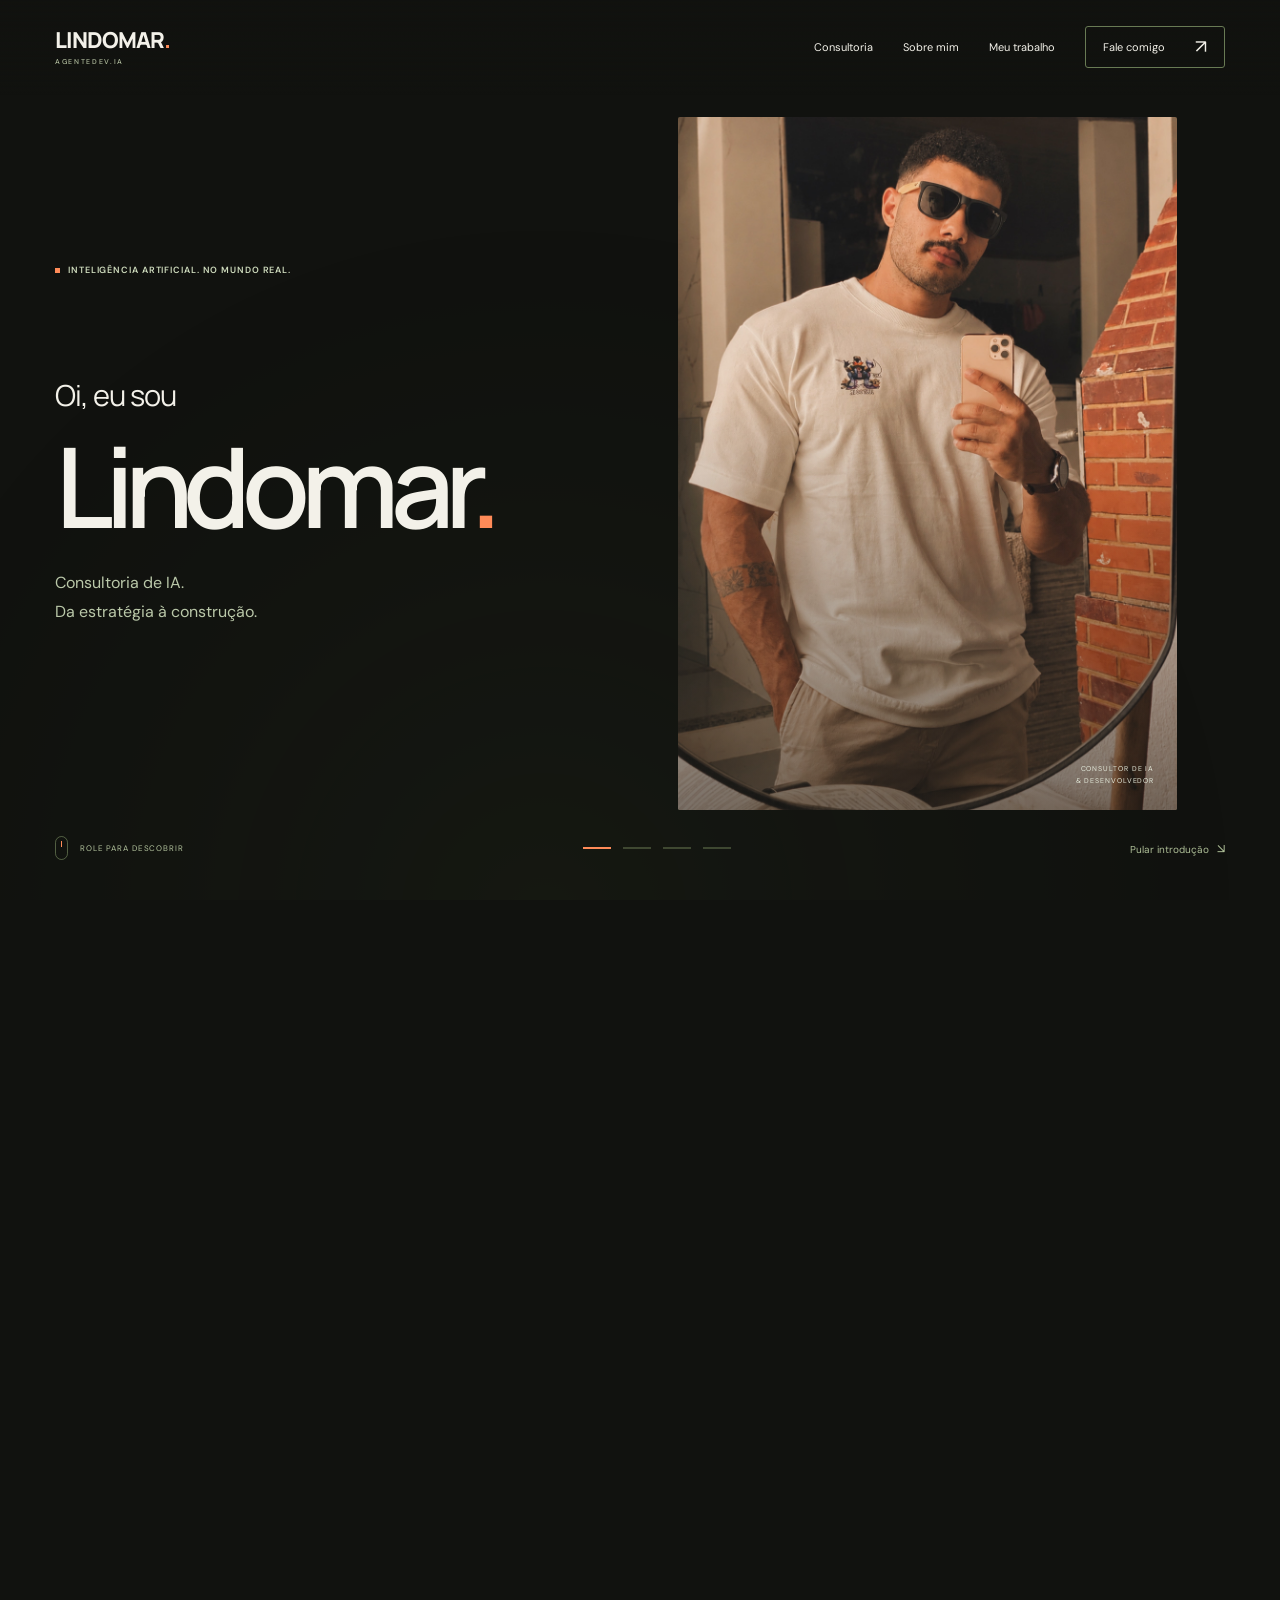
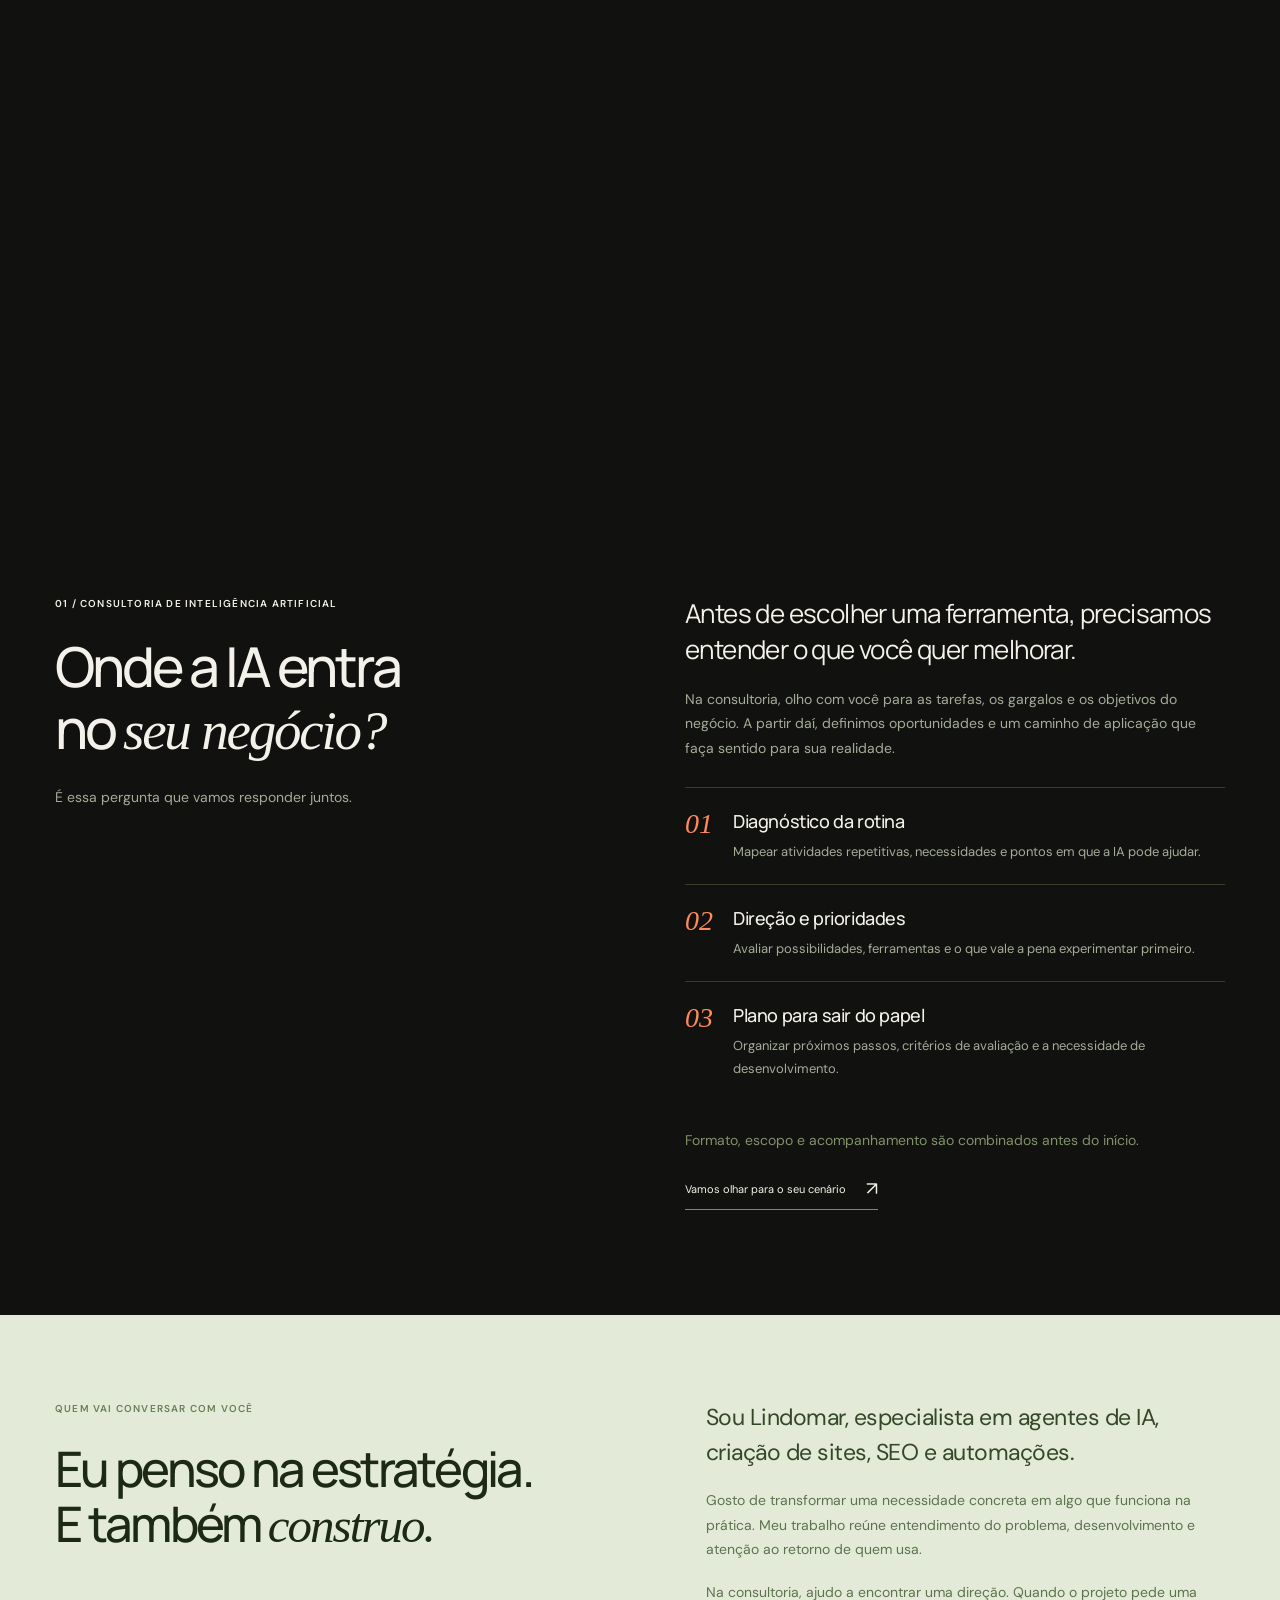
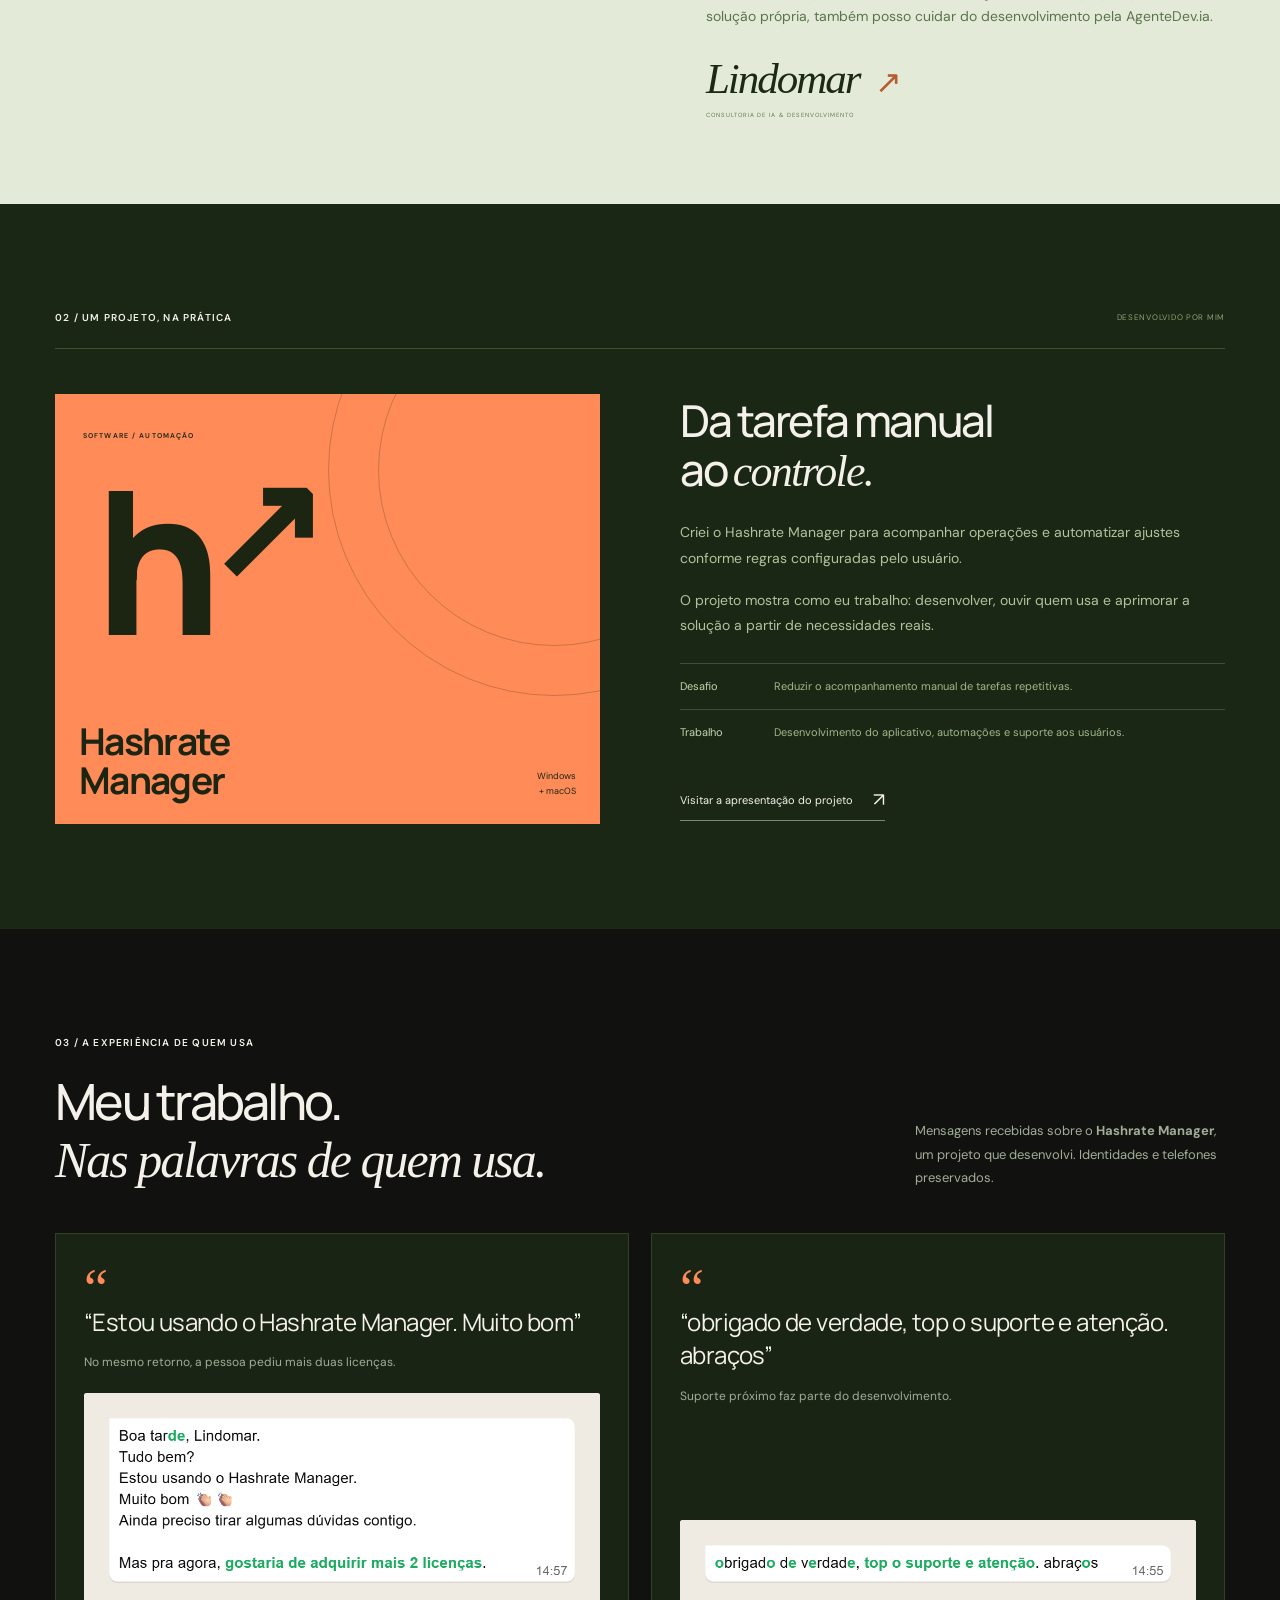
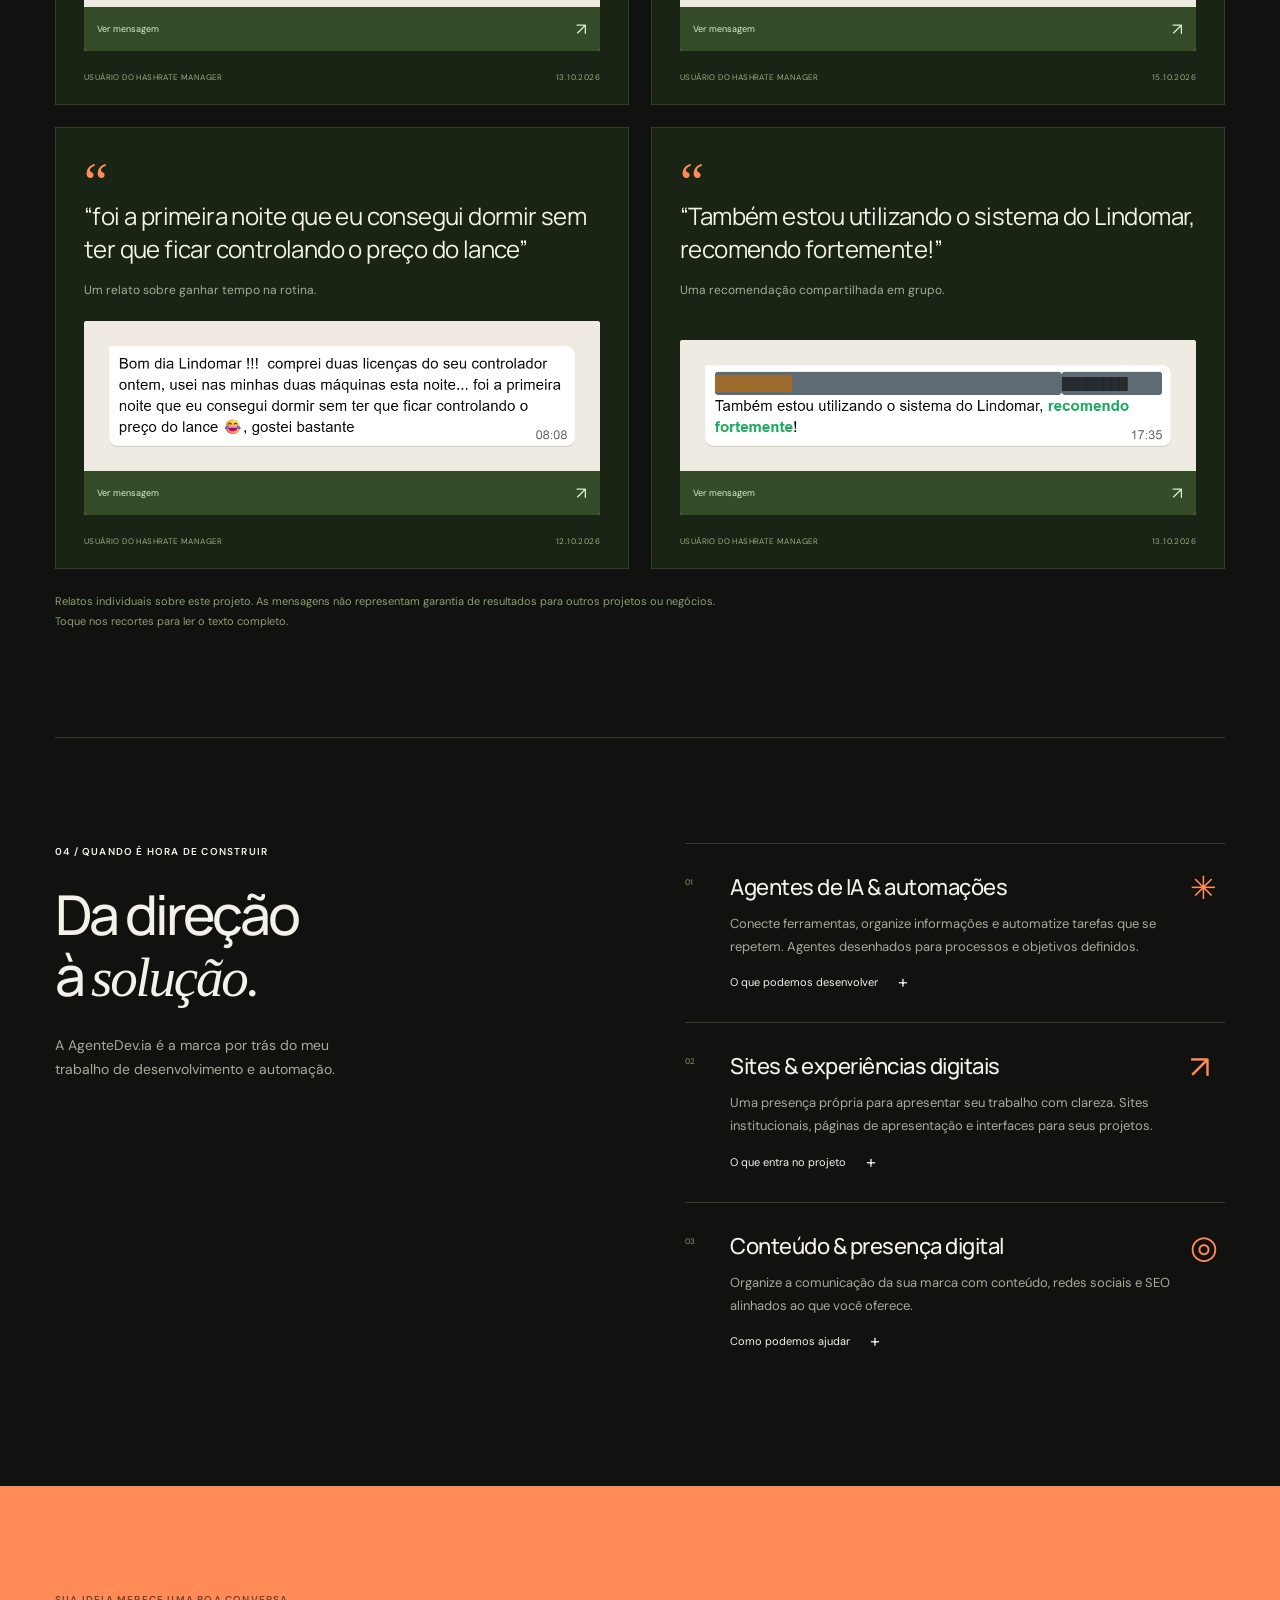
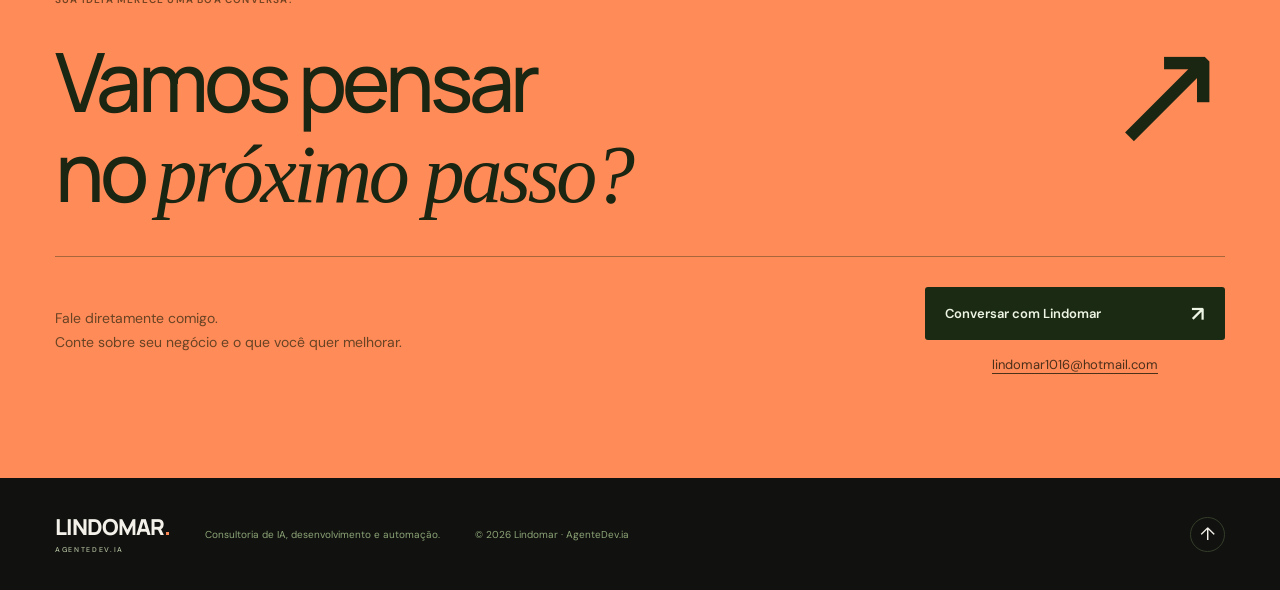
==== index.html @ d0922419 "Build mobile-first scroll presentation with Lindomar portrait" ====
<!doctype html>
<html lang="pt-BR">
<head>
  <meta charset="utf-8">
  <meta name="viewport" content="width=device-width,initial-scale=1">
  <link rel="canonical" href="https://beautiful-sea.github.io/agentedev/">
  <meta name="theme-color" content="#141511">
  <meta name="description" content="Lindomar — Consultoria de IA, agentes inteligentes e desenvolvimento. Clareza para escolher onde aplicar inteligência artificial e conhecimento técnico para construir.">
  <meta property="og:title" content="Lindomar — Consultoria de IA & Desenvolvimento | AgenteDev.ia">
  <meta property="og:description" content="Consultoria de IA, agentes e automações. Da decisão de onde começar à construção da solução.">
  <meta property="og:type" content="website">
  <meta property="og:image" content="https://beautiful-sea.github.io/agentedev/assets/social.svg">
  <title>Lindomar — Consultoria de IA & Desenvolvimento | AgenteDev.ia</title>
  <link rel="icon" type="image/svg+xml" href="assets/favicon.svg">
  <link rel="stylesheet" href="story.css">
  <script src="site-config.js" defer></script>
  <script src="script.js" defer></script>
  <script src="story.js" defer></script>
</head>
<body>
<a class="skip" href="#conteudo">Pular para o conteúdo</a>
<header class="header wrap"><a class="personal-brand" href="#inicio" aria-label="Lindomar, início">LINDOMAR<span>.</span><small>AGENTEDEV.IA</small></a><button class="menu-toggle" aria-expanded="false" aria-controls="navigation" aria-label="Abrir menu"><span></span><span></span></button><nav id="navigation" aria-label="Navegação principal"><a href="#consultoria">Consultoria</a><a href="#sobre">Sobre mim</a><a href="#projeto">Meu trabalho</a><a class="nav-cta" href="#contato">Fale comigo <span aria-hidden="true">↗</span></a></nav></header>
<main id="conteudo">
<section id="inicio" class="scroll-story" aria-label="Apresentação de Lindomar em quatro cenas">
 <div class="story-pin">
  <div class="ambient" aria-hidden="true"><div class="ambient-orb"></div><svg class="ambient-grid" viewBox="0 0 800 800"><circle cx="400" cy="400" r="190"/><circle cx="400" cy="400" r="270"/><circle cx="400" cy="400" r="350"/><path d="M0 400H800M400 0V800"/></svg></div>
  <figure class="story-portrait" aria-label="Retrato de Lindomar"><img id="personal-portrait" alt="Lindomar, consultor de inteligência artificial e desenvolvedor" src="assets/lindomar.png" width="1125" height="1452" fetchpriority="high"><figcaption>CONSULTOR DE IA<br>& DESENVOLVEDOR</figcaption></figure>
  <div class="scene-stack">
   <section class="story-scene scene-intro" data-story-scene="0" aria-labelledby="intro-title"><div class="scene-copy"><p class="eyebrow"><span class="tiny-square"></span> INTELIGÊNCIA ARTIFICIAL. NO MUNDO REAL.</p><h1 id="intro-title"><span>Oi, eu sou</span><br>Lindomar<span class="accent">.</span></h1><p class="intro-role">Consultoria de IA.<br>Da estratégia à construção.</p></div></section>
   <section class="story-scene scene-strategy" data-story-scene="1" aria-labelledby="strategy-title"><div class="scene-copy"><p class="eyebrow">01 / ENCONTRAR A DIREÇÃO</p><h2 id="strategy-title">Seu negócio.<br>Com IA.<br><em>Na prática.</em></h2><p>Primeiro, entendemos sua rotina.<br>Depois, escolhemos onde a IA faz sentido.</p></div><div class="strategy-map" aria-label="Etapas: diagnóstico, prioridades e aplicação"><span class="map-node map-one">Diagnóstico</span><span class="map-node map-two">Prioridades</span><span class="map-node map-three">Aplicação <i aria-hidden="true">↗</i></span><svg viewBox="0 0 320 150" aria-hidden="true"><path class="map-path" d="M38 25H145Q175 25 175 55V100Q175 125 205 125H285"/></svg></div></section>
   <section class="story-scene scene-build" data-story-scene="2" aria-labelledby="build-title"><div class="scene-copy"><p class="eyebrow">02 / TIRAR DO PAPEL</p><h2 id="build-title">Do plano<br>à <em>execução.</em></h2><p>Agentes, automações e sistemas.<br>Eu também construo o que a ideia precisa.</p></div><div class="build-flow" aria-label="Exemplo ilustrativo: uma demanda passa por um agente e chega à ferramenta certa"><div class="flow-card flow-source"><span class="flow-label">01 / ENTRADA</span><strong>Uma nova demanda</strong><span class="flow-symbol">↙</span></div><span class="flow-connector" aria-hidden="true"></span><div class="flow-card flow-agent"><span class="flow-label">02 / INTELIGÊNCIA</span><strong>Seu agente de IA</strong><span class="flow-symbol">✳</span></div><span class="flow-connector" aria-hidden="true"></span><div class="flow-card flow-result"><span class="flow-label">03 / AÇÃO</span><strong>A ferramenta certa</strong><span class="flow-symbol">↗</span></div><small>FLUXO ILUSTRATIVO</small></div></section>
   <section class="story-scene scene-invite" data-story-scene="3" aria-labelledby="invite-title"><div class="scene-copy"><p class="eyebrow">03 / CONSTRUIR COM PROPÓSITO</p><h2 id="invite-title">Seu próximo<br>passo começa<br><em>numa conversa.</em></h2><p>Você traz o contexto.<br>Eu ajudo a desenhar o caminho.</p><a class="button dark" data-contact="consultoria" href="https://wa.me/5524998734138?text=Ol%C3%A1%2C%20Lindomar!%20Quero%20conversar%20sobre%20consultoria%20de%20IA." target="_blank" rel="noopener noreferrer">Fale diretamente comigo <span aria-hidden="true">↗</span></a></div><div class="story-quote"><span class="quote-mark" aria-hidden="true">“</span><blockquote>Também estou utilizando o sistema do Lindomar, recomendo fortemente!</blockquote><span>USUÁRIO DO HASHRATE MANAGER</span><a href="#depoimentos">Veja o relato original <span aria-hidden="true">↗</span></a></div></section>
  </div>
  <div class="story-controls"><span class="scroll-cue"><span class="scroll-track" aria-hidden="true"><i></i></span><span id="scroll-label">ROLE PARA DESCOBRIR</span></span><div class="story-steps" aria-label="Cenas da apresentação"><button data-story-step="0" aria-label="Cena 1: quem sou" aria-current="step"><span></span></button><button data-story-step="1" aria-label="Cena 2: consultoria"><span></span></button><button data-story-step="2" aria-label="Cena 3: desenvolvimento"><span></span></button><button data-story-step="3" aria-label="Cena 4: vamos conversar"><span></span></button></div><a class="skip-story" href="#consultoria">Pular introdução <span aria-hidden="true">↘</span></a></div>
 </div>
</section>
<section data-reveal id="consultoria" class="consulting section wrap"><div class="section-intro"><p class="eyebrow">01 / CONSULTORIA DE INTELIGÊNCIA ARTIFICIAL</p><h2>Onde a IA entra<br>no <span class="serif">seu negócio?</span></h2><p>É essa pergunta que vamos responder juntos.</p></div><div class="consulting-content"><p class="consulting-lead">Antes de escolher uma ferramenta, precisamos entender o que você quer melhorar.</p><p>Na consultoria, olho com você para as tarefas, os gargalos e os objetivos do negócio. A partir daí, definimos oportunidades e um caminho de aplicação que faça sentido para sua realidade.</p><ol class="consulting-list"><li><span>01</span><div><h3>Diagnóstico da rotina</h3><p>Mapear atividades repetitivas, necessidades e pontos em que a IA pode ajudar.</p></div></li><li><span>02</span><div><h3>Direção e prioridades</h3><p>Avaliar possibilidades, ferramentas e o que vale a pena experimentar primeiro.</p></div></li><li><span>03</span><div><h3>Plano para sair do papel</h3><p>Organizar próximos passos, critérios de avaliação e a necessidade de desenvolvimento.</p></div></li></ol><p class="consulting-scope">Formato, escopo e acompanhamento são combinados antes do início.</p><a class="text-link" href="#contato">Vamos olhar para o seu cenário <span aria-hidden="true">↗</span></a></div></section>
<section data-reveal id="sobre" class="about-section"><div class="wrap about-layout"><div><p class="eyebrow">QUEM VAI CONVERSAR COM VOCÊ</p><h2>Eu penso na estratégia.<br>E também <span class="serif">construo.</span></h2></div><div class="about-copy"><p class="about-lead">Sou Lindomar, especialista em agentes de IA, criação de sites, SEO e automações.</p><p>Gosto de transformar uma necessidade concreta em algo que funciona na prática. Meu trabalho reúne entendimento do problema, desenvolvimento e atenção ao retorno de quem usa.</p><p>Na consultoria, ajudo a encontrar uma direção. Quando o projeto pede uma solução própria, também posso cuidar do desenvolvimento pela AgenteDev.ia.</p><div class="signature">Lindomar<span>↗</span></div><span class="signature-caption">CONSULTORIA DE IA & DESENVOLVIMENTO</span></div></div></section>
    <section data-reveal id="projeto" class="project-section section">
      <div class="wrap"><div class="project-heading"><p class="eyebrow">02 / UM PROJETO, NA PRÁTICA</p><span class="project-status">DESENVOLVIDO POR MIM</span></div>
      <div class="project-layout"><div class="project-art"><span class="project-art-label">SOFTWARE / AUTOMAÇÃO</span><div class="hash-mark" aria-hidden="true">h<span>↗</span></div><div class="project-art-bottom"><strong>Hashrate<br>Manager</strong><span>Windows<br>+ macOS</span></div></div>
      <div class="project-copy"><h2>Da tarefa manual<br>ao <span class="serif">controle.</span></h2><p>Criei o Hashrate Manager para acompanhar operações e automatizar ajustes conforme regras configuradas pelo usuário.</p><p>O projeto mostra como eu trabalho: desenvolver, ouvir quem usa e aprimorar a solução a partir de necessidades reais.</p><dl class="project-points"><div><dt>Desafio</dt><dd>Reduzir o acompanhamento manual de tarefas repetitivas.</dd></div><div><dt>Trabalho</dt><dd>Desenvolvimento do aplicativo, automações e suporte aos usuários.</dd></div></dl><a class="text-link" href="https://hashrate-manager.pages.dev/" target="_blank" rel="noopener noreferrer">Visitar a apresentação do projeto <span aria-hidden="true">↗</span></a></div></div>
      </div>
    </section>
    <section data-reveal id="depoimentos" class="testimonials wrap section">
      <div class="testimonial-heading"><div><p class="eyebrow">03 / A EXPERIÊNCIA DE QUEM USA</p><h2>Meu trabalho.<br><span class="serif">Nas palavras de quem usa.</span></h2></div><p>Mensagens recebidas sobre o <strong>Hashrate Manager</strong>, um projeto que desenvolvi. Identidades e telefones preservados.</p></div>
      <div class="testimonial-grid">
        <article class="testimonial-card"><div class="quote-mark" aria-hidden="true">“</div><blockquote>“Estou usando o Hashrate Manager. Muito bom”</blockquote><p class="quote-description">No mesmo retorno, a pessoa pediu mais duas licenças.</p><button class="proof" data-proof="assets/feedback-licencas.png" aria-label="Ampliar mensagem original sobre o uso do Hashrate Manager"><img src="assets/feedback-licencas.png" alt="Mensagem: Estou usando o Hashrate Manager. Muito bom. Ainda preciso tirar algumas dúvidas contigo. Mas pra agora, gostaria de adquirir mais 2 licenças." loading="lazy" width="976" height="404"><span>Ver mensagem <span aria-hidden="true">↗</span></span></button><div class="quote-meta"><span>USUÁRIO DO HASHRATE MANAGER</span><time datetime="2026-10-13">13.10.2026</time></div></article>
        <article class="testimonial-card"><div class="quote-mark" aria-hidden="true">“</div><blockquote>“obrigado de verdade, top o suporte e atenção. abraços”</blockquote><p class="quote-description">Suporte próximo faz parte do desenvolvimento.</p><button class="proof" data-proof="assets/feedback-suporte.png" aria-label="Ampliar mensagem original sobre o suporte"><img src="assets/feedback-suporte.png" alt="Mensagem: obrigado de verdade, top o suporte e atenção. abraços" loading="lazy" width="976" height="164"><span>Ver mensagem <span aria-hidden="true">↗</span></span></button><div class="quote-meta"><span>USUÁRIO DO HASHRATE MANAGER</span><time datetime="2026-10-15">15.10.2026</time></div></article>
        <article class="testimonial-card"><div class="quote-mark" aria-hidden="true">“</div><blockquote>“foi a primeira noite que eu consegui dormir sem ter que ficar controlando o preço do lance”</blockquote><p class="quote-description">Um relato sobre ganhar tempo na rotina.</p><button class="proof" data-proof="assets/feedback-tempo.png" aria-label="Ampliar mensagem original sobre a automação"><img src="assets/feedback-tempo.png" alt="Mensagem de uma pessoa que comprou duas licenças e relata ter conseguido dormir sem acompanhar o preço do lance, gostando bastante do controlador." loading="lazy" width="976" height="284"><span>Ver mensagem <span aria-hidden="true">↗</span></span></button><div class="quote-meta"><span>USUÁRIO DO HASHRATE MANAGER</span><time datetime="2026-10-12">12.10.2026</time></div></article>
        <article class="testimonial-card"><div class="quote-mark" aria-hidden="true">“</div><blockquote>“Também estou utilizando o sistema do Lindomar, recomendo fortemente!”</blockquote><p class="quote-description">Uma recomendação compartilhada em grupo.</p><button class="proof" data-proof="assets/feedback-recomendacao.png" aria-label="Ampliar mensagem original com recomendação"><img src="assets/feedback-recomendacao.png" alt="Mensagem: Também estou utilizando o sistema do Lindomar, recomendo fortemente! Nome e telefone ocultos." loading="lazy" width="976" height="248"><span>Ver mensagem <span aria-hidden="true">↗</span></span></button><div class="quote-meta"><span>USUÁRIO DO HASHRATE MANAGER</span><time datetime="2026-10-13">13.10.2026</time></div></article>
      </div><p class="testimonial-note">Relatos individuais sobre este projeto. As mensagens não representam garantia de resultados para outros projetos ou negócios. Toque nos recortes para ler o texto completo.</p>
    </section>
    <section data-reveal id="solucoes" class="solutions wrap section">
      <div class="section-intro"><p class="eyebrow">04 / QUANDO É HORA DE CONSTRUIR</p><h2>Da direção<br>à <span class="serif">solução.</span></h2><p>A AgenteDev.ia é a marca por trás do meu trabalho de desenvolvimento e automação.</p></div>
      <div class="service-list">
        <article class="service"><span class="service-number">01</span><div><h3>Agentes de IA & automações</h3><p>Conecte ferramentas, organize informações e automatize tarefas que se repetem. Agentes desenhados para processos e objetivos definidos.</p><details><summary>O que podemos desenvolver <span>+</span></summary><p>Triagem de atendimento, organização de demandas, relatórios e integrações entre sistemas. O fluxo, as permissões e os pontos de revisão são definidos em cada projeto.</p></details></div><span class="service-symbol" aria-hidden="true">✳</span></article>
        <article class="service"><span class="service-number">02</span><div><h3>Sites & experiências digitais</h3><p>Uma presença própria para apresentar seu trabalho com clareza. Sites institucionais, páginas de apresentação e interfaces para seus projetos.</p><details><summary>O que entra no projeto <span>+</span></summary><p>Estrutura de conteúdo, desenvolvimento responsivo, navegação acessível e preparação técnica para mecanismos de busca. Escopo e manutenção são combinados antes do desenvolvimento.</p></details></div><span class="service-symbol" aria-hidden="true">↗</span></article>
        <article class="service"><span class="service-number">03</span><div><h3>Conteúdo & presença digital</h3><p>Organize a comunicação da sua marca com conteúdo, redes sociais e SEO alinhados ao que você oferece.</p><details><summary>Como podemos ajudar <span>+</span></summary><p>Planejamento de conteúdo, organização de canais e melhorias de SEO. A prioridade vem do diagnóstico e da capacidade de execução do seu negócio.</p></details></div><span class="service-symbol" aria-hidden="true">◎</span></article>
      </div>
    </section>
<section data-reveal id="contato" class="contact section"><div class="wrap"><p class="eyebrow">SUA IDEIA MERECE UMA BOA CONVERSA.</p><h2>Vamos pensar<br>no <span class="serif">próximo passo?</span><span aria-hidden="true">↗</span></h2><div class="contact-bottom"><p>Fale diretamente comigo.<br>Conte sobre seu negócio e o que você quer melhorar.</p><div class="contact-actions"><a id="contact-link" class="button dark" href="https://wa.me/5524998734138?text=Ol%C3%A1%2C%20Lindomar!%20Quero%20conversar%20sobre%20consultoria%20de%20IA." target="_blank" rel="noopener noreferrer">Conversar com Lindomar <span aria-hidden="true">↗</span></a><a id="contact-email" class="contact-email" href="mailto:lindomar1016@hotmail.com">lindomar1016@hotmail.com</a></div><p id="contact-pending" hidden>Canal de atendimento em preparação.</p></div></div></section>
</main><footer class="footer wrap"><a class="personal-brand" href="#inicio">LINDOMAR<span>.</span><small>AGENTEDEV.IA</small></a><p>Consultoria de IA, desenvolvimento e automação.</p><p>© <span id="year">2026</span> Lindomar · AgenteDev.ia</p><a href="#inicio" class="back-top" aria-label="Voltar ao início">↑</a></footer>
<dialog id="proof-dialog" aria-labelledby="proof-title"><div class="dialog-header"><h2 id="proof-title">Mensagem no WhatsApp</h2><button id="close-proof" aria-label="Fechar mensagem ampliada">×</button></div><img id="proof-image" alt="Recorte da mensagem com identidade e telefone preservados"><p>Texto da mensagem original. Dados de identificação ocultados.</p></dialog></body></html>
---- story.css ----
@import url('https://fonts.googleapis.com/css2?family=DM+Sans:wght@400;500;600;700&family=Manrope:wght@400;500;600;700;800&display=swap');
:root{--bg:#11120f;--ink:#f3f1e9;--muted:#a4ac98;--accent:#ff8b58;--line:#343d2a;--serif:Georgia,'Times New Roman',serif;color-scheme:dark}*{box-sizing:border-box}html{scroll-behavior:smooth;scroll-padding-top:85px}body{margin:0;background:var(--bg);color:var(--ink);font-family:'DM Sans',Arial,sans-serif;-webkit-font-smoothing:antialiased}a{color:inherit;text-decoration:none}button,summary{font:inherit;cursor:pointer}a,button,summary{-webkit-tap-highlight-color:transparent}a:focus-visible,button:focus-visible,summary:focus-visible{outline:2px solid var(--accent);outline-offset:5px}[hidden]{display:none!important}img{max-width:100%;height:auto}h1,h2,h3,p,figure{margin:0}h1,h2,h3{font-family:Manrope,Arial,sans-serif}p{line-height:1.75}.wrap{width:calc(100% - 40px);margin:auto}.section{padding:68px 0}.eyebrow{font-size:8px;line-height:1.7;letter-spacing:.12em;font-weight:600;display:flex;align-items:center;gap:8px}.tiny-square{width:5px;height:5px;background:var(--accent)}.serif,.story-scene em{font-family:var(--serif);font-style:italic;font-weight:400;letter-spacing:-.04em}.accent{color:var(--accent)}h2{font-size:38px;line-height:1.12;letter-spacing:-.055em;font-weight:500}.button{display:inline-flex;align-items:center;justify-content:space-between;gap:24px;padding:18px 20px;font-size:11px;font-weight:600;border-radius:3px;transition:background .2s,transform .2s}.button.dark{background:var(--accent);color:#1a2013}.button.dark:hover{background:#ffaf81;transform:translateY(-2px)}.button>span{font-size:21px;line-height:14px}.text-link{display:inline-flex;align-items:center;gap:20px;border-bottom:1px solid #7b8b69;padding:8px 0;font-size:11px}.text-link:hover{color:var(--accent)}.text-link span{font-size:19px}.skip{position:fixed;top:-100px;left:12px;padding:12px 18px;background:var(--accent);color:#171d10;z-index:100}.skip:focus{top:12px}.header.wrap{width:calc(100% - 40px);position:absolute;top:0;left:20px;z-index:40;padding:20px 0;display:flex;align-items:center;justify-content:space-between;gap:20px}.story-ready .header{position:fixed}.header:before{content:'';position:absolute;inset:-1px -20px;z-index:-1;background:linear-gradient(#11120fd9,#11120f00);transition:background .35s}.header.has-scrolled:before{background:#11120fe8;backdrop-filter:blur(14px)}.personal-brand{font-family:Manrope,Arial,sans-serif;font-size:19px;letter-spacing:-1px;line-height:1.1;font-weight:800}.personal-brand>span{color:var(--accent)}.personal-brand small{display:block;font-family:'DM Sans',Arial,sans-serif;font-size:6px;letter-spacing:.24em;font-weight:500;color:#b2be9f;margin-top:6px}.menu-toggle{width:35px;height:35px;border:1px solid #6d7b555c;border-radius:50%;background:#11120f44;display:flex;flex-direction:column;align-items:center;justify-content:center;gap:5px}.menu-toggle span{height:1px;width:14px;background:var(--ink)}.header nav{display:none;position:absolute;top:74px;left:-20px;right:-20px;background:#1c2716f7;padding:25px 20px;flex-direction:column;gap:24px;border-bottom:1px solid var(--line);font-size:13px}.header nav.open{display:flex}.nav-cta{display:flex;justify-content:space-between;align-items:center;border:1px solid #687a54;border-radius:3px;padding:14px 16px}.nav-cta span{font-size:19px;line-height:14px}
/* Native scrolling drives one pinned, viewport-sized story. No wheel/touch trapping. */
.scroll-story{position:relative;height:100svh;min-height:540px}.story-pin{height:100svh;min-height:540px;position:relative;overflow:clip;isolation:isolate;--progress:0;--p1:0;--p2:0;--p3:0;--path-progress:0}.story-ready .scroll-story{height:430vh;height:430svh}.story-ready .story-pin{position:sticky;top:0}.ambient{position:absolute;inset:0;overflow:hidden;z-index:-2;background:#11120f}.ambient-orb{position:absolute;width:115vw;height:115vw;left:-15vw;top:20%;border-radius:50%;background:radial-gradient(circle,#53683888 0,#2b3b2155 40%,transparent 68%);opacity:calc(.15 + var(--p1)*.85);transform:translate3d(calc(var(--p2)*30vw),calc(var(--p3)*-15vh),0) scale(calc(1 + var(--p2)*.7));will-change:transform}.ambient-grid{position:absolute;left:calc(50% - 360px);top:10%;width:720px;height:720px;fill:none;stroke:#879e6336;stroke-width:.6;opacity:calc(var(--p1)*.6);transform:rotate(calc(var(--progress)*50deg));will-change:transform}.story-portrait{position:absolute;left:7%;top:13%;width:86%;height:66%;margin:0;overflow:hidden;background:#26311e;transform-origin:70% 30%;transform:translate3d(calc(var(--p1)*22vw),calc(var(--p1)*-7vh),0) scale(calc(1 - var(--p1)*.67));opacity:calc(1 - var(--p2));border-radius:calc(2px + var(--p1)*220px);will-change:transform,opacity;z-index:0}.story-portrait:after{content:'';position:absolute;inset:0;background:linear-gradient(0deg,#11120fe6 0,#11120f00 48%,#11120f22 100%)}#personal-portrait{width:100%;height:100%;object-fit:cover;object-position:50% 30%;display:block}.portrait-pending{height:100%;background:radial-gradient(at 65% 30%,#3e5231,#192416);display:flex;flex-direction:column;justify-content:space-between;padding:25px;color:#a9bc95}.portrait-pending>span:first-child{font-size:7px;letter-spacing:.18em}.portrait-pending .portrait-outline{position:absolute;inset:5% 0 0;display:grid;place-items:center;font-family:Manrope;font-size:230px;letter-spacing:-24px;color:#afc99533}.portrait-pending>p{position:relative;text-align:center;font-size:11px;margin:auto;z-index:1;color:#d3dfc4}#personal-portrait:not([hidden])+.portrait-pending{display:none}.story-portrait figcaption{position:absolute;top:20px;right:18px;text-align:right;font-size:6px;letter-spacing:.13em;line-height:1.8;color:#e2e8d9;z-index:2}.scene-stack{position:absolute;inset:0;z-index:2}.story-scene{position:absolute;inset:0;display:none;padding:100px 24px 120px;pointer-events:none;--visibility:0;--scene-y:0px}.scene-intro{display:flex;align-items:end;--visibility:1}.story-ready .story-scene{display:flex;opacity:var(--visibility);transform:translate3d(0,var(--scene-y),0);will-change:transform,opacity}.story-scene[aria-hidden=false]{pointer-events:auto}.scene-copy{width:100%;max-width:650px}.story-scene .eyebrow{color:#cedbbd;margin-bottom:20px;font-size:7px;letter-spacing:.12em}.scene-intro .eyebrow{font-size:6px;max-width:300px;letter-spacing:.1em}.story-scene h1{font-size:clamp(56px,14.8vw,86px);line-height:.98;letter-spacing:-.075em;font-weight:600;white-space:nowrap}.story-scene h1>span:first-child{font-size:20px;letter-spacing:-.6px;font-weight:400;line-height:1.7}.intro-role{font-size:13px;line-height:1.55;color:#e1e6d6;margin-top:18px;max-width:270px}.scene-intro .scene-copy{padding-bottom:0}.scene-strategy,.scene-build,.scene-invite{align-items:start;padding-top:clamp(120px,18svh,190px)}.story-scene h2{font-size:clamp(43px,11.6vw,63px);line-height:1.02;letter-spacing:-.06em;font-weight:500}.story-scene h2 em{color:var(--accent)}.story-scene .scene-copy>p:not(.eyebrow){font-size:12px;line-height:1.8;color:#bac8a9;margin-top:22px;max-width:310px}.scene-invite .scene-copy>p:not(.eyebrow){max-width:290px}.scene-invite .button{margin-top:23px;width:100%;max-width:340px;font-size:11px}.strategy-map{position:absolute;left:24px;right:24px;bottom:clamp(130px,19svh,210px);height:135px;max-width:370px;transform:translate3d(calc((1 - var(--path-progress))*25px),0,0);opacity:var(--path-progress)}.strategy-map svg{position:absolute;inset:0;width:100%;height:100%;fill:none;stroke:#92aa72;stroke-width:1}.map-path{stroke-dasharray:360;stroke-dashoffset:calc((1 - var(--path-progress))*360)}.map-node{position:absolute;font-size:10px;font-weight:500;border:1px solid #586e42;background:#1e2a17;border-radius:3px;padding:13px 17px;z-index:1}.map-one{left:0;top:0}.map-two{right:0;top:47px}.map-three{left:25px;bottom:0;border-color:#d5804c;background:#503822;color:#ffd4b0}.map-three i{margin-left:18px;font-size:14px;font-style:normal}.build-flow{position:absolute;left:24px;right:24px;bottom:130px;display:flex;flex-direction:column;align-items:center;max-width:430px}.flow-card{position:relative;padding:13px 17px;width:100%;background:#1d2917;border:1px solid #546e3c;border-radius:5px;transform:translate3d(calc((1 - var(--p2))*60px),0,0);box-shadow:0 10px 35px #0002}.flow-label{font-size:6px;letter-spacing:.16em;color:#a5b990;display:block;margin-bottom:7px}.flow-card strong{font-size:13px;font-weight:500;letter-spacing:-.3px}.flow-symbol{position:absolute;right:15px;top:19px;font-size:23px;color:#a9c58a}.flow-agent{background:var(--accent);border-color:var(--accent);color:#232912;transform:translate3d(calc((1 - var(--p2))*-60px),0,0)}.flow-agent .flow-label{color:#754728}.flow-agent .flow-symbol{color:#47361d;font-size:29px}.flow-connector{height:14px;width:1px;background:#637d49}.build-flow>small{align-self:end;font-size:6px;letter-spacing:.13em;color:#7e9567;margin-top:12px}.story-quote{position:absolute;bottom:140px;left:25px;right:25px;max-width:350px;border-top:1px solid #6b855044;padding-top:18px}.story-quote .quote-mark{font-size:35px;height:24px}.story-quote blockquote{margin:0;font-size:16px;line-height:1.4;letter-spacing:-.4px}.story-quote>span:not(.quote-mark){display:block;font-size:6px;letter-spacing:.09em;color:#95ac7d;margin-top:14px}.story-quote>a{display:inline-flex;gap:15px;font-size:9px;color:#c1d6a8;margin-top:12px}.story-controls{position:absolute;left:24px;right:24px;bottom:max(30px,env(safe-area-inset-bottom));display:flex;align-items:center;justify-content:space-between;gap:12px;z-index:6}.scroll-cue{display:flex;align-items:center;gap:9px;font-size:6px;letter-spacing:.11em;color:#b4c49e;max-width:122px;line-height:1.6}.scroll-track{width:11px;height:20px;border:1px solid #9cb67c77;border-radius:7px;position:relative;flex-shrink:0}.scroll-track i{position:absolute;left:4px;top:4px;width:1px;height:5px;background:var(--accent);transform:translateY(calc(var(--progress)*7px))}.story-steps{display:flex;gap:0}.story-steps button{background:none;border:0;padding:10px 4px;width:25px;height:30px;display:grid;place-items:center}.story-steps button>span{display:block;height:2px;width:17px;background:#6b7b5280;transition:background .25s}.story-steps button[aria-current]>span{background:var(--accent)}.skip-story{font-size:7px;color:#afc098;white-space:nowrap}.skip-story span{margin-left:5px;font-size:13px}
/* The rest of the site remains a normal, readable document. */
.section-intro{margin-bottom:32px}.section-intro h2{margin:20px 0}.section-intro>p:last-child{font-size:13px;color:var(--muted);max-width:320px}.consulting-lead{font-family:Manrope,Arial,sans-serif;font-size:23px;line-height:1.4;letter-spacing:-.6px;margin-bottom:19px}.consulting-content>p:not(.consulting-lead){font-size:13px;color:var(--muted)}.consulting-list{list-style:none;padding:0;margin:27px 0}.consulting-list li{display:flex;gap:20px;padding:21px 0;border-top:1px solid var(--line)}.consulting-list li>span{font-family:var(--serif);font-style:italic;font-size:28px;line-height:1.1;color:var(--accent)}.consulting-list h3{font-size:17px;letter-spacing:-.4px;font-weight:500;margin-bottom:8px}.consulting-list p{font-size:12px;color:var(--muted);line-height:1.7}.consulting-content p.consulting-scope{font-size:10px;margin-bottom:16px;color:#80916b}.about-section{padding:58px 0;background:#e3ebd8;color:#1c2914}.about-section h2{margin:22px 0 30px;font-size:38px}.about-section .eyebrow{color:#6b7e58}.about-copy>.about-lead{font-size:20px;line-height:1.5;letter-spacing:-.5px;color:#344829;margin-bottom:19px}.about-copy>p{font-size:13px;color:#5d734e;margin-bottom:18px}.signature{font-family:var(--serif);font-size:43px;font-style:italic;letter-spacing:-2px;margin-top:25px}.signature span{font-family:Arial;font-style:normal;color:#b65c30;font-size:32px;margin-left:15px}.signature-caption{display:block;font-size:6px;letter-spacing:.16em;margin-top:8px;color:#627952}.project-section{background:#1b2715}.project-heading{display:flex;align-items:center;justify-content:space-between;gap:25px;border-bottom:1px solid #3e5131;padding-bottom:22px;margin-bottom:30px}.project-status{font-size:6px;letter-spacing:.09em;text-align:right;line-height:1.8;color:#8ba276;max-width:100px}.project-art{min-height:350px;background:var(--accent);color:#1c2412;position:relative;padding:24px;overflow:hidden}.project-art:before,.project-art:after{content:'';position:absolute;border:1px solid #95592e77;border-radius:50%;width:350px;height:350px;right:-130px;top:-100px}.project-art:after{width:450px;height:450px;right:-180px;top:-150px}.project-art-label{font-size:7px;letter-spacing:.16em;font-weight:600}.hash-mark{position:absolute;left:28px;top:55px;font-family:Manrope,Arial,sans-serif;font-weight:800;font-size:165px;line-height:1;letter-spacing:-24px}.hash-mark>span{position:absolute;font-size:125px;left:95px;top:-8px}.project-art-bottom{position:absolute;bottom:24px;left:24px;right:24px;display:flex;align-items:end;justify-content:space-between}.project-art-bottom strong{font-family:Manrope;font-size:32px;letter-spacing:-1.7px;line-height:1.05}.project-art-bottom>span{font-size:9px;line-height:1.7;text-align:right}.project-copy{margin-top:32px}.project-copy h2{font-size:36px;margin-bottom:24px}.project-copy p{font-size:13px;line-height:1.8;color:#b0c39d;margin-bottom:17px}.project-points{margin:25px 0}.project-points>div{display:grid;grid-template-columns:70px 1fr;gap:14px;font-size:10px;line-height:1.7;border-top:1px solid #3c5130;padding:13px 0}.project-points dt{color:#c3d5af}.project-points dd{margin:0;color:#a0b78b}.testimonial-heading{margin-bottom:28px}.testimonial-heading h2{font-size:36px;line-height:1.15;margin-top:22px}.testimonial-heading>p{max-width:350px;font-size:12px;line-height:1.8;color:var(--muted);margin-top:23px}.testimonial-grid{display:grid;gap:16px}.testimonial-card{border:1px solid var(--line);background:#1a2415;padding:24px 21px 20px;display:flex;flex-direction:column}.quote-mark{display:block;font-family:var(--serif);font-size:54px;line-height:1;height:34px;color:var(--accent)}.testimonial-card blockquote{font-family:Manrope,Arial,sans-serif;font-size:21px;line-height:1.4;font-weight:400;letter-spacing:-.6px;margin:9px 0 14px}.quote-description{font-size:10px;color:var(--muted);margin-bottom:20px}.proof{display:block;width:100%;padding:0;border:0;border-radius:3px;overflow:hidden;background:#efeae2;margin-top:auto;text-align:left}.proof img{width:100%;height:auto;display:block}.proof>span{display:flex;align-items:center;justify-content:space-between;padding:11px 13px;background:#354c29;color:#dcebd0;font-size:9px}.proof>span>span{font-size:17px}.proof:hover>span{background:#4d693c}.quote-meta{display:flex;justify-content:space-between;align-items:center;gap:10px;font-size:6px;letter-spacing:.05em;color:#96ad7f;margin-top:21px}.testimonial-note{font-size:9px;line-height:1.8;color:#8a9f75;margin-top:23px;max-width:690px}.solutions{border-top:1px solid var(--line)}.service{display:grid;grid-template-columns:24px 1fr 25px;gap:13px;border-top:1px solid var(--line);padding:25px 0}.service-number{font-size:8px;color:#869d71;padding-top:5px}.service h3{font-size:19px;letter-spacing:-.5px;font-weight:500;margin-bottom:11px}.service p{font-size:12px;line-height:1.75;color:var(--muted);margin-bottom:12px}.service-symbol{font-size:26px;color:var(--accent);line-height:1}summary{font-size:10px;list-style:none;display:inline-flex;align-items:center;gap:20px}summary::-webkit-details-marker{display:none}summary>span{font-size:18px}details[open] summary>span{transform:rotate(45deg)}details p{padding-top:14px}.contact{background:var(--accent);color:#1a2512}.contact .eyebrow{color:#744322}.contact h2{font-size:clamp(43px,10.5vw,64px);margin:24px 0 30px;line-height:1.1;position:relative}.contact h2>span:last-child{display:none}.contact-bottom{border-top:1px solid #a9663b;padding-top:26px}.contact-bottom>p{font-size:12px;color:#684324;margin-bottom:25px}.contact-actions{display:flex;flex-direction:column;gap:16px}.contact .button.dark{background:#1b2a12;color:#eef5e5;width:100%;font-size:12px}.contact .button.dark:hover{background:#334e22}.contact-email{font-size:12px;color:#4b301a;text-decoration:underline;text-underline-offset:4px;text-align:center;overflow-wrap:anywhere}.footer{display:flex;flex-wrap:wrap;align-items:center;gap:23px;padding:30px 0}.footer>.personal-brand{width:calc(100% - 70px);order:0}.footer>.back-top{order:1}.footer>p{font-size:8px;color:#8da578;order:2;max-width:160px}.footer>p:last-of-type{margin-left:auto;text-align:right;max-width:130px}.back-top{height:35px;width:35px;border:1px solid var(--line);border-radius:50%;display:grid;place-items:center;font-size:18px}dialog{border:1px solid #50683d;background:#1b2814;color:var(--ink);border-radius:5px;padding:20px;width:min(850px,calc(100vw - 30px));max-height:90svh;overflow:auto}dialog::backdrop{background:#060b04d9;backdrop-filter:blur(5px)}.dialog-header{display:flex;align-items:center;justify-content:space-between;gap:20px;margin-bottom:17px}.dialog-header h2{font-size:16px;letter-spacing:-.4px}.dialog-header button{border:0;background:#354d28;color:var(--ink);font-size:23px;width:34px;height:34px;border-radius:50%}.dialog-header+img{display:block;width:100%;height:auto}dialog>p{font-size:10px;color:var(--muted);margin-top:17px}.story-ready [data-reveal]{opacity:0;transform:translate3d(0,35px,0);transition:opacity .85s cubic-bezier(.16,1,.3,1),transform .85s cubic-bezier(.16,1,.3,1)}.story-ready [data-reveal].is-visible{opacity:1;transform:none}
@media(min-width:600px){.wrap{width:calc(100% - 70px)}.story-scene{padding-left:45px;padding-right:45px}.story-scene h1{font-size:95px}.story-scene h2{font-size:65px}.story-scene .scene-copy>p:not(.eyebrow){font-size:14px}.story-portrait{left:20%;width:65%;max-width:560px}.scene-intro .scene-copy{padding-bottom:25px}.strategy-map,.build-flow{left:45px;right:45px;max-width:420px}.story-quote{left:45px;max-width:400px}.story-quote blockquote{font-size:21px}.testimonial-grid{grid-template-columns:1fr 1fr}.testimonial-card blockquote{font-size:20px}.quote-meta{font-size:6px}.contact-actions{align-items:center}.contact .button.dark{width:auto;min-width:300px}.section-intro h2{font-size:44px}.header.wrap{width:calc(100% - 70px);left:35px}.header:before{left:-35px;right:-35px}.header nav{left:-35px;right:-35px;padding:25px 35px}.story-controls{left:35px;right:35px}.scroll-cue{font-size:7px;max-width:none}.skip-story{font-size:9px}}
@media(min-width:900px){.wrap{width:min(1280px,calc(100% - 110px))}.section{padding:105px 0}h2{font-size:55px}.header.wrap{width:min(1280px,calc(100% - 110px));left:50%;transform:translateX(-50%);padding:26px 0}.header:before{left:calc((100vw - 100%)/-2);right:calc((100vw - 100%)/-2)}.personal-brand{font-size:22px}.personal-brand small{font-size:7px}.menu-toggle{display:none}.header nav{position:static;display:flex;flex-direction:row;align-items:center;padding:0;gap:30px;border:0;background:transparent;font-size:11px}.nav-cta{gap:30px;padding:13px 17px}.story-ready .scroll-story{height:410vh;height:410svh}.story-portrait{top:13%;left:53%;width:39%;height:77%;max-width:none;transform-origin:70% 25%;transform:translate3d(calc(var(--p1)*8vw),calc(var(--p1)*-3vh),0) scale(calc(1 - var(--p1)*.55))}.story-portrait:after{background:linear-gradient(0deg,#11120f80,transparent 60%)}.story-portrait figcaption{top:auto;bottom:22px;right:23px;font-size:7px}.story-scene{padding:120px max(55px,calc((100vw - 1280px)/2)) 130px}.scene-intro{align-items:center}.scene-intro .scene-copy{padding:0;max-width:700px}.story-scene h1{font-size:clamp(86px,8.7vw,134px);letter-spacing:-.08em}.story-scene h1>span:first-child{font-size:29px;line-height:2.5;letter-spacing:-1px}.scene-intro .eyebrow{font-size:9px;margin-bottom:0;max-width:none}.story-scene .intro-role{font-size:19px;line-height:1.7;margin-top:30px}.story-scene h2{font-size:clamp(68px,6.8vw,100px);line-height:1.02}.scene-strategy,.scene-build,.scene-invite{align-items:center;padding-top:120px}.story-scene .scene-copy>p:not(.eyebrow){font-size:16px;max-width:460px;margin-top:29px}.story-scene .eyebrow{font-size:9px;margin-bottom:30px}.strategy-map{left:57%;right:6%;bottom:23%;height:230px;max-width:490px}.map-node{font-size:14px;padding:20px 26px}.map-two{top:82px}.map-three{left:40px}.strategy-map svg{height:100%}.build-flow{left:59%;right:7%;bottom:calc(50% - 190px);max-width:440px}.flow-card{padding:22px 25px}.flow-label{font-size:8px;margin-bottom:11px}.flow-card strong{font-size:18px}.flow-symbol{top:26px;right:22px;font-size:31px}.flow-agent .flow-symbol{font-size:36px}.flow-connector{height:22px}.build-flow>small{font-size:7px;margin-top:17px}.scene-invite .button{max-width:360px;margin-top:32px;font-size:12px}.story-quote{left:60%;right:7%;bottom:calc(50% - 140px);max-width:410px;padding-top:28px}.story-quote .quote-mark{font-size:65px;height:45px}.story-quote blockquote{font-size:29px;line-height:1.4;letter-spacing:-.8px}.story-quote>span:not(.quote-mark){font-size:8px;margin-top:25px}.story-quote>a{font-size:11px;margin-top:19px}.story-controls{left:max(55px,calc((100vw - 1280px)/2));right:max(55px,calc((100vw - 1280px)/2));bottom:37px}.scroll-cue{font-size:8px;gap:12px}.scroll-track{width:13px;height:24px}.scroll-track i{left:5px;height:6px}.story-steps button{width:40px;padding:10px 5px}.story-steps button>span{width:28px}.skip-story{font-size:10px}.consulting,.solutions{display:grid;grid-template-columns:1fr 1fr;gap:90px}.section-intro{margin:0}.section-intro h2{font-size:55px;margin:24px 0}.section-intro>p:last-child{font-size:14px}.eyebrow{font-size:10px}.consulting-lead{font-size:26px}.consulting-content>p:not(.consulting-lead){font-size:14px}.consulting-list h3{font-size:18px}.consulting-list p{font-size:13px}.about-section{padding:85px 0}.about-layout{display:grid;grid-template-columns:1.1fr 1fr;gap:80px}.about-section h2{font-size:49px;margin:25px 0 0}.about-copy>.about-lead{font-size:23px}.about-copy>p{font-size:14px}.project-layout{display:grid;grid-template-columns:1fr 1fr;align-items:center;gap:80px}.project-heading{margin-bottom:45px}.project-status{font-size:8px;max-width:none}.project-art{min-height:430px;padding:28px}.hash-mark{font-size:200px;top:65px;left:40px}.hash-mark>span{font-size:145px;left:110px}.project-art-bottom strong{font-size:37px}.project-copy{margin:0}.project-copy h2{font-size:44px}.project-copy p{font-size:14px}.project-points>div{font-size:11px;grid-template-columns:80px 1fr}.testimonial-heading{display:flex;align-items:end;justify-content:space-between;gap:60px;margin-bottom:43px}.testimonial-heading h2{font-size:50px}.testimonial-heading>p{max-width:310px;font-size:13px;margin:0}.testimonial-grid{gap:22px}.testimonial-card{padding:28px 28px 22px}.testimonial-card blockquote{font-size:24px}.quote-description{font-size:12px}.quote-meta{font-size:8px}.testimonial-note{font-size:11px}.service{padding:28px 0;gap:20px;grid-template-columns:25px 1fr 35px}.service h3{font-size:22px}.service p{font-size:13px}summary{font-size:11px}.service-symbol{font-size:32px}.contact h2{font-size:clamp(65px,6.4vw,90px);margin:28px 0 36px}.contact h2>span:last-child{display:block;position:absolute;right:0;top:-25px;font-family:Arial;font-style:normal;font-size:150px}.contact-bottom{display:flex;align-items:center;justify-content:space-between;gap:40px;padding-top:30px}.contact-bottom>p{margin:0;font-size:14px}.contact .button.dark{font-size:13px}.contact-email{font-size:13px}.footer{flex-wrap:nowrap;padding:37px 0;gap:35px}.footer>.personal-brand{width:auto;order:0}.footer>p{order:0;font-size:10px;max-width:none}.footer>p:last-of-type{margin:0;max-width:none;text-align:left}.footer>.back-top{order:0;margin-left:auto}}
@media(max-height:730px) and (max-width:599px){.story-portrait{top:14%;height:61%}.story-scene{padding-bottom:100px}.scene-strategy,.scene-build,.scene-invite{padding-top:105px}.story-scene h2{font-size:39px}.story-scene .scene-copy>p:not(.eyebrow){font-size:11px;margin-top:15px}.strategy-map{height:105px;bottom:100px}.build-flow{bottom:100px}.flow-card{padding:10px 14px}.flow-label{margin-bottom:4px}.flow-card strong{font-size:12px}.flow-symbol{top:13px}.flow-connector{height:10px}.story-quote{bottom:95px;padding-top:12px}.story-quote blockquote{font-size:14px}.story-quote .quote-mark{height:15px;font-size:28px}.story-quote>a{margin-top:8px}.story-quote>span:not(.quote-mark){margin-top:8px}.scene-invite .button{margin-top:17px;padding:14px 16px;font-size:10px}.story-controls{bottom:22px}.intro-role{font-size:12px;margin-top:12px}}
@media(max-height:580px) and (min-width:600px){.story-pin{min-height:0}.story-scene{padding-top:90px;padding-bottom:65px}.scene-intro{align-items:center}.story-scene h1{font-size:70px}.story-scene h1>span:first-child{font-size:20px;line-height:1.4}.story-scene h2{font-size:48px}.story-scene .scene-copy>p:not(.eyebrow){font-size:12px;margin-top:16px}.scene-copy{max-width:52%}.story-portrait{top:15%;height:70%;left:58%;width:33%}.strategy-map{left:58%;right:5%;bottom:28%;height:130px}.build-flow{left:60%;bottom:80px}.flow-card{padding:11px 15px}.flow-label{font-size:6px;margin-bottom:4px}.flow-card strong{font-size:12px}.flow-connector{height:10px}.flow-symbol{top:13px;font-size:20px}.story-quote{left:62%;bottom:100px}.story-quote blockquote{font-size:18px}.scene-invite .button{margin-top:18px;padding:14px 16px;font-size:10px}.story-controls{bottom:20px}}
@media(prefers-reduced-motion:reduce){html{scroll-behavior:auto}*,*::before,*::after{animation:none!important;transition:none!important}.story-ready .scroll-story{height:auto;min-height:100svh}.story-ready .story-pin{position:relative;height:100svh;min-height:600px}.story-ready .story-scene:not(.scene-intro){display:none}.story-ready .scene-intro{opacity:1!important;transform:none!important}.story-portrait{transform:none!important;opacity:1!important;border-radius:2px!important}.story-steps{display:none}.scroll-cue{display:none}.story-controls{justify-content:end}.story-ready [data-reveal]{opacity:1;transform:none}}
.motion-choice{position:absolute;top:87px;left:24px;z-index:7;background:#26391c;color:#e2efd5;border:1px solid #607c48;padding:11px 15px;border-radius:3px;font-size:10px}@media(prefers-reduced-motion:reduce){html.motion-opt-in .scroll-story{height:430svh}html.motion-opt-in .story-pin{position:sticky;height:100svh;min-height:540px}html.motion-opt-in .story-scene:not(.scene-intro){display:flex}html.motion-opt-in .scene-intro{opacity:var(--visibility)!important;transform:translate3d(0,var(--scene-y),0)!important}html.motion-opt-in .story-portrait{transform:translate3d(calc(var(--p1)*22vw),calc(var(--p1)*-7vh),0) scale(calc(1 - var(--p1)*.67))!important;opacity:calc(1 - var(--p2))!important;border-radius:calc(2px + var(--p1)*220px)!important}html.motion-opt-in .story-steps{display:flex}html.motion-opt-in .scroll-cue{display:flex}html.motion-opt-in .story-controls{justify-content:space-between}}@media(prefers-reduced-motion:reduce) and (min-width:900px){html.motion-opt-in .scroll-story{height:410svh}html.motion-opt-in .story-portrait{transform:translate3d(calc(var(--p1)*8vw),calc(var(--p1)*-3vh),0) scale(calc(1 - var(--p1)*.55))!important}}
@media(max-height:650px) and (max-width:599px){.story-quote{display:none}}
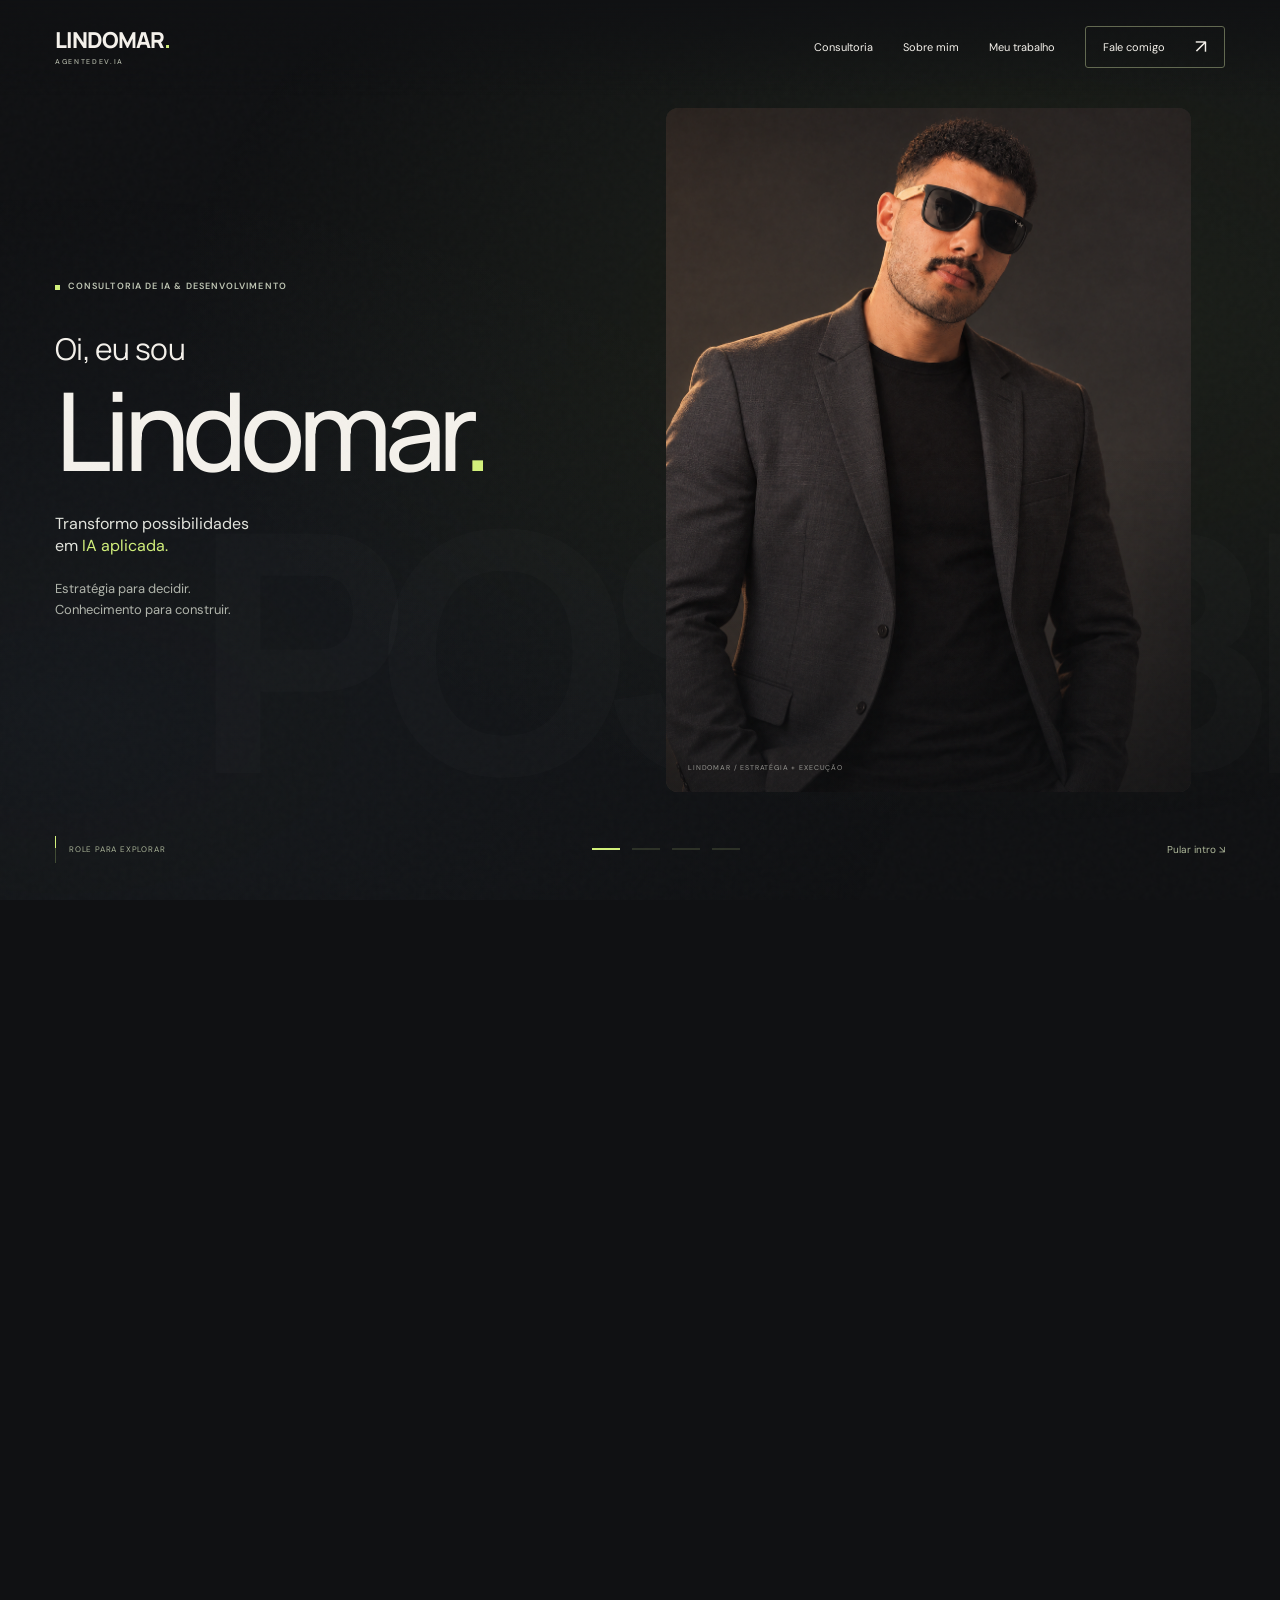
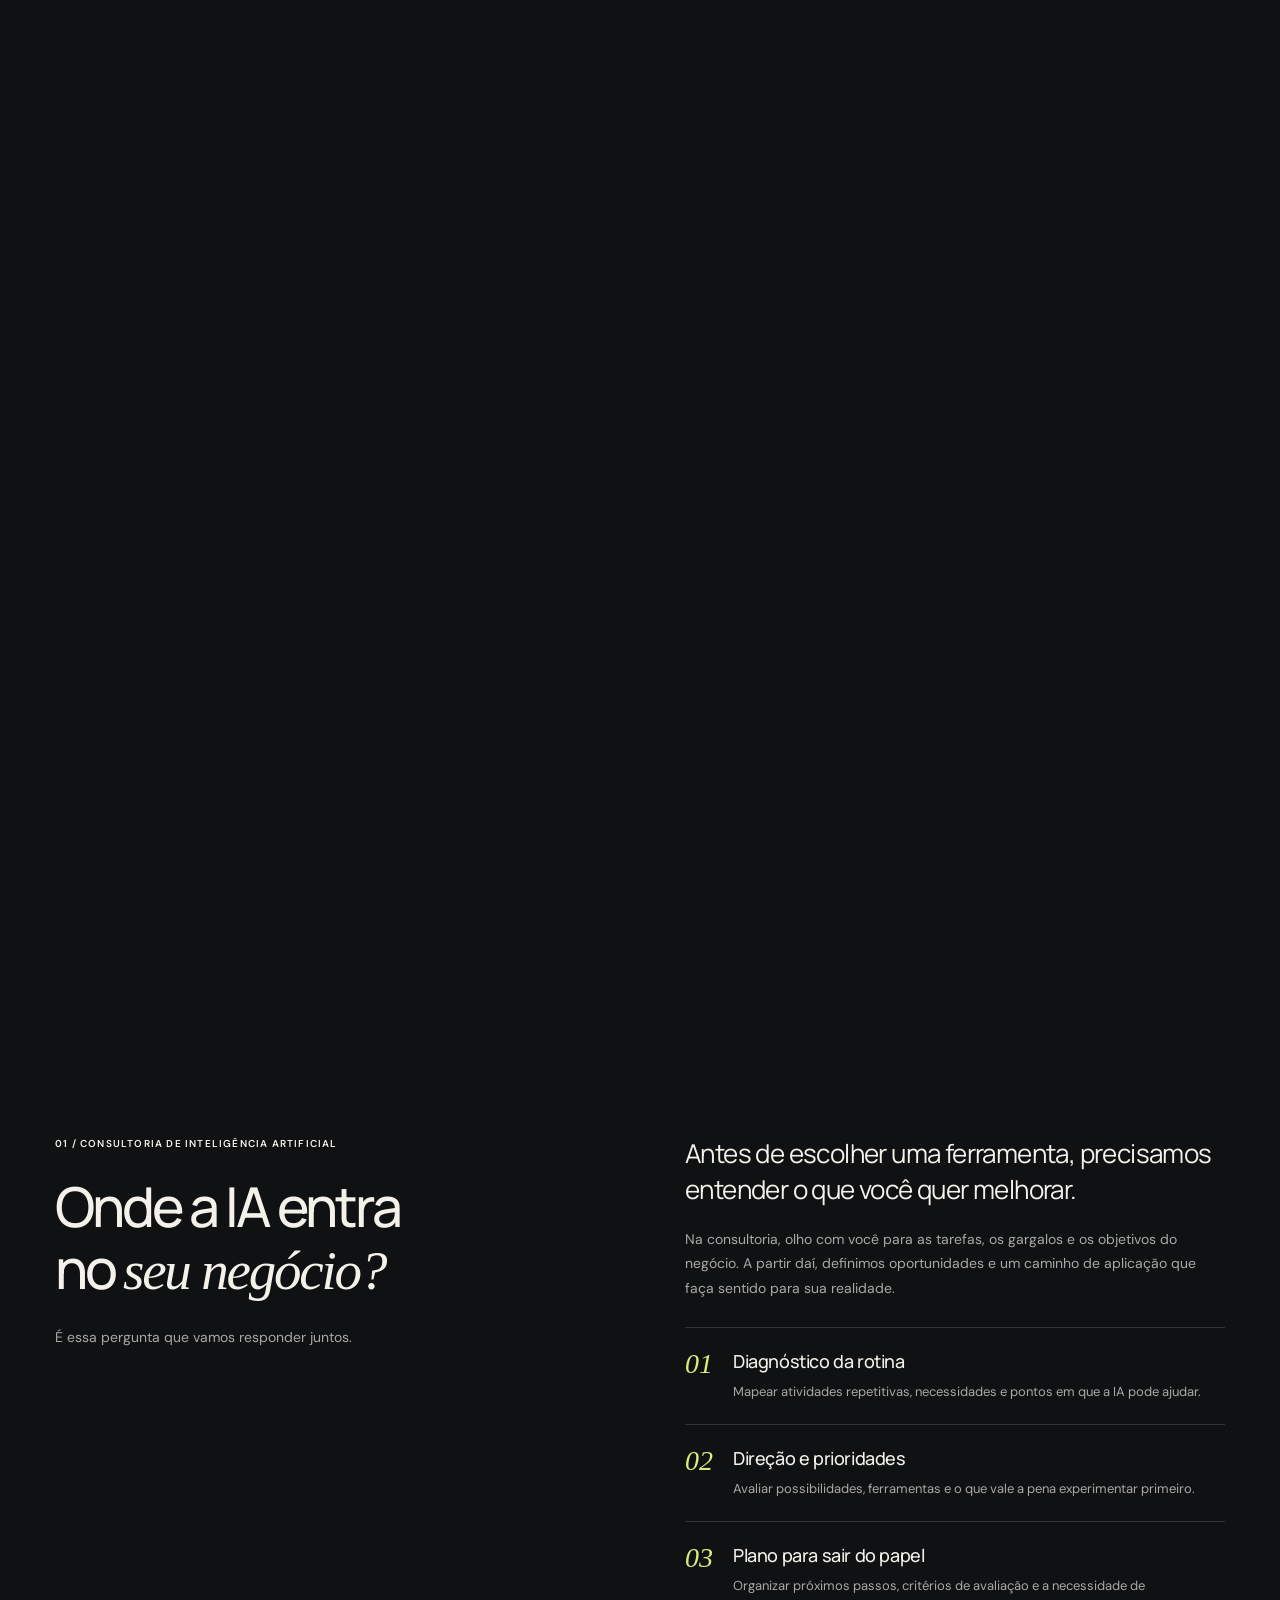
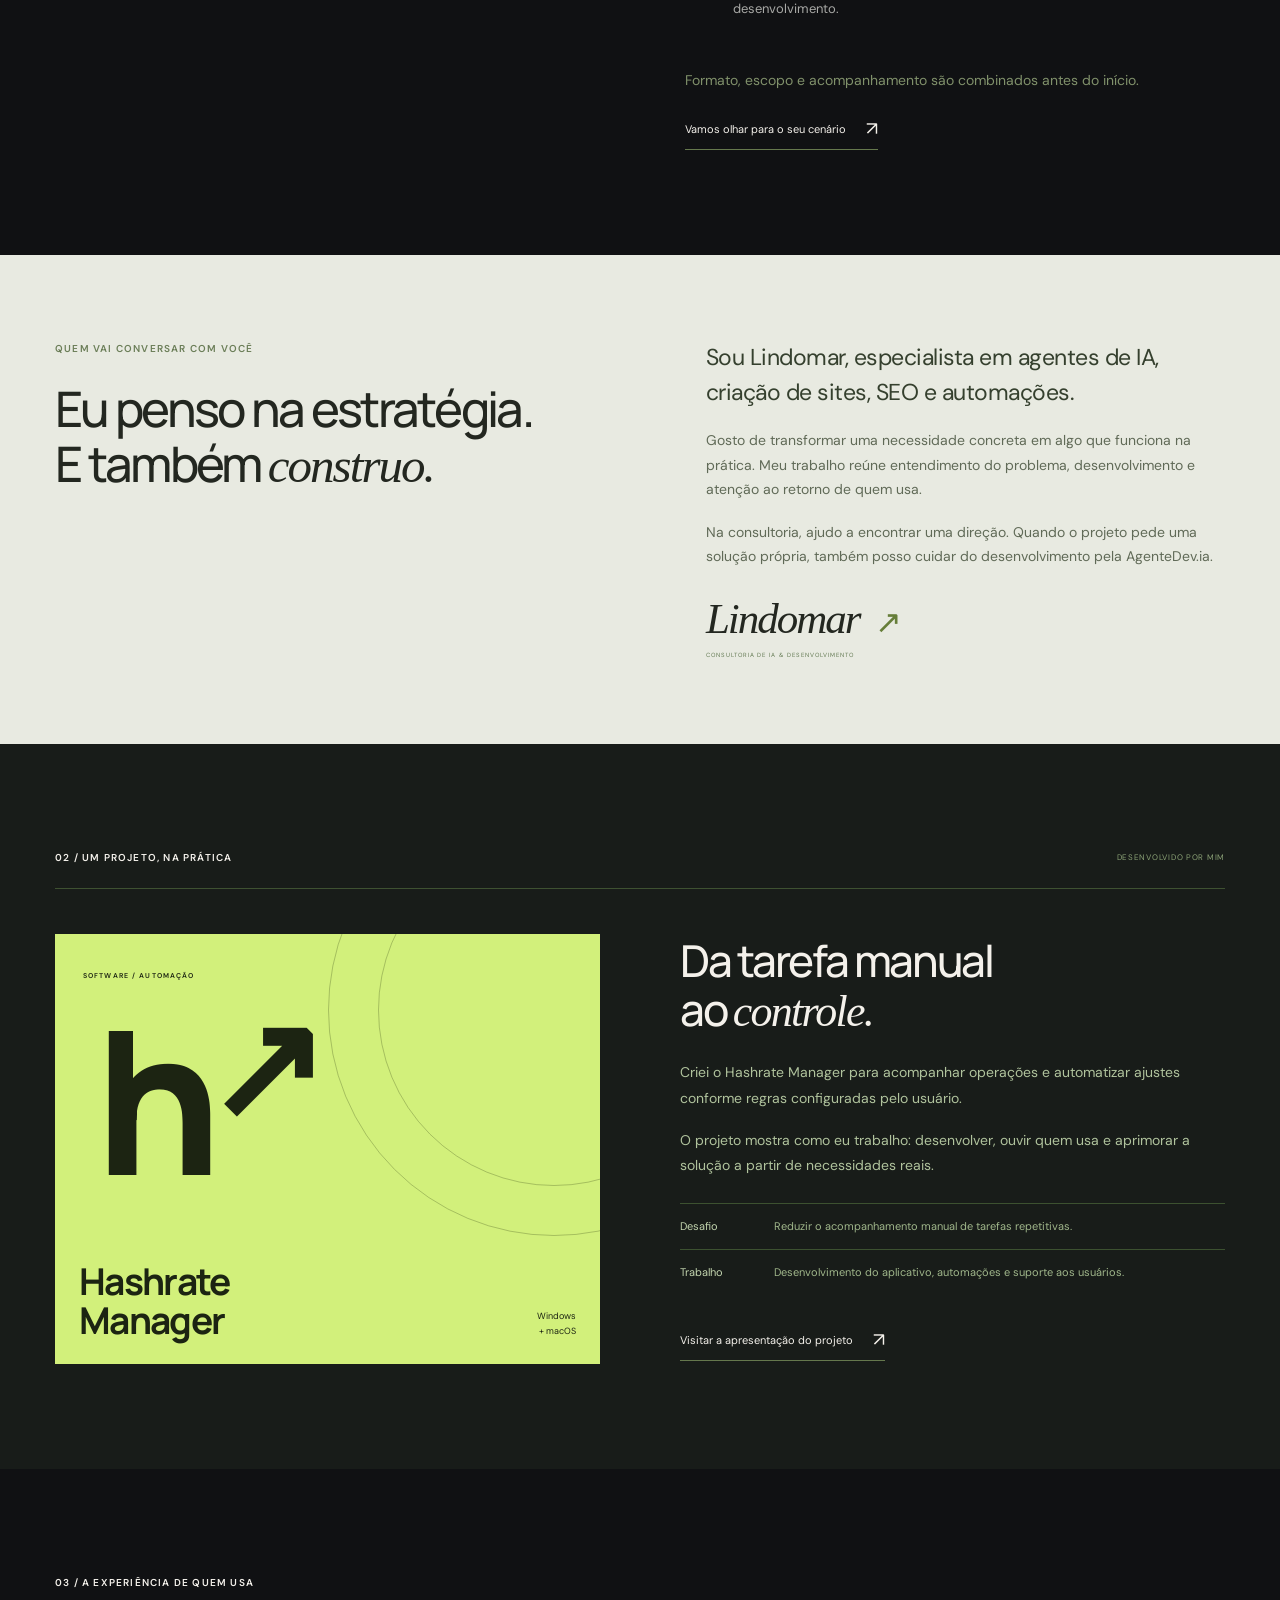
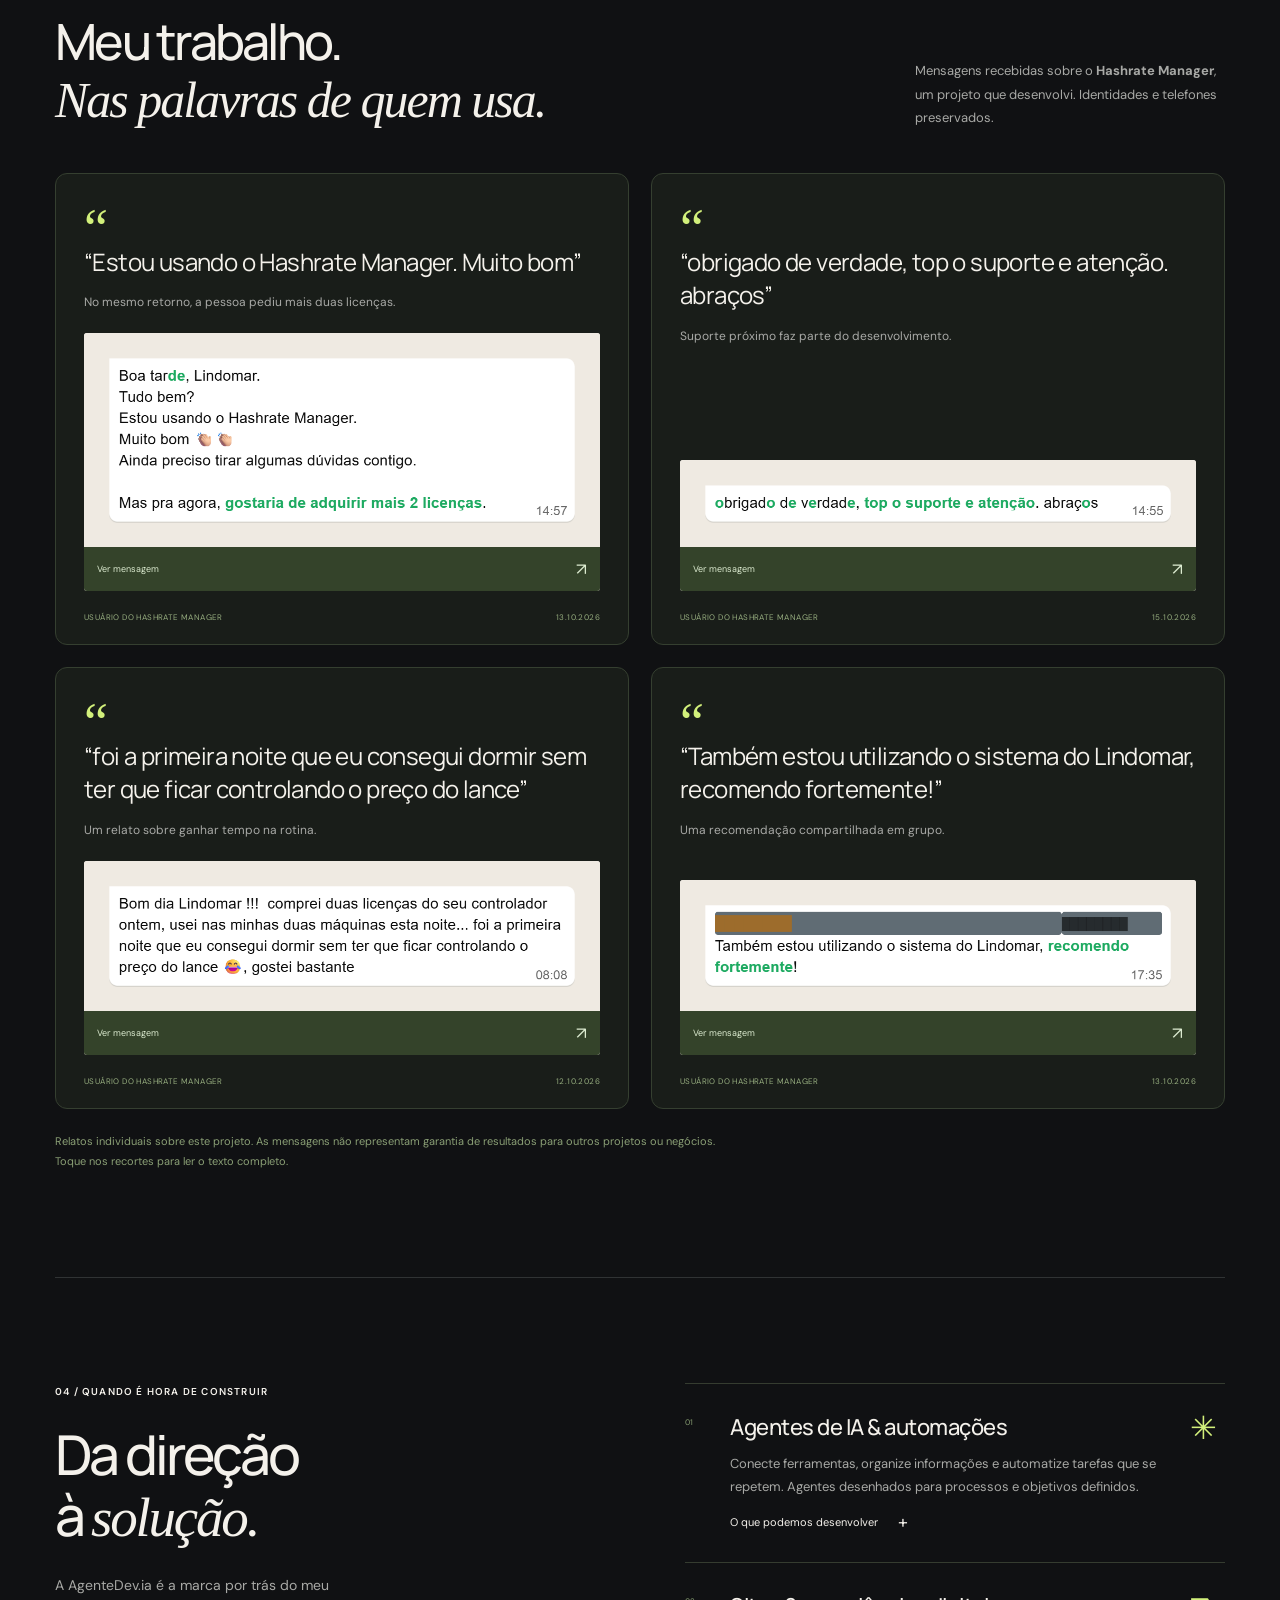
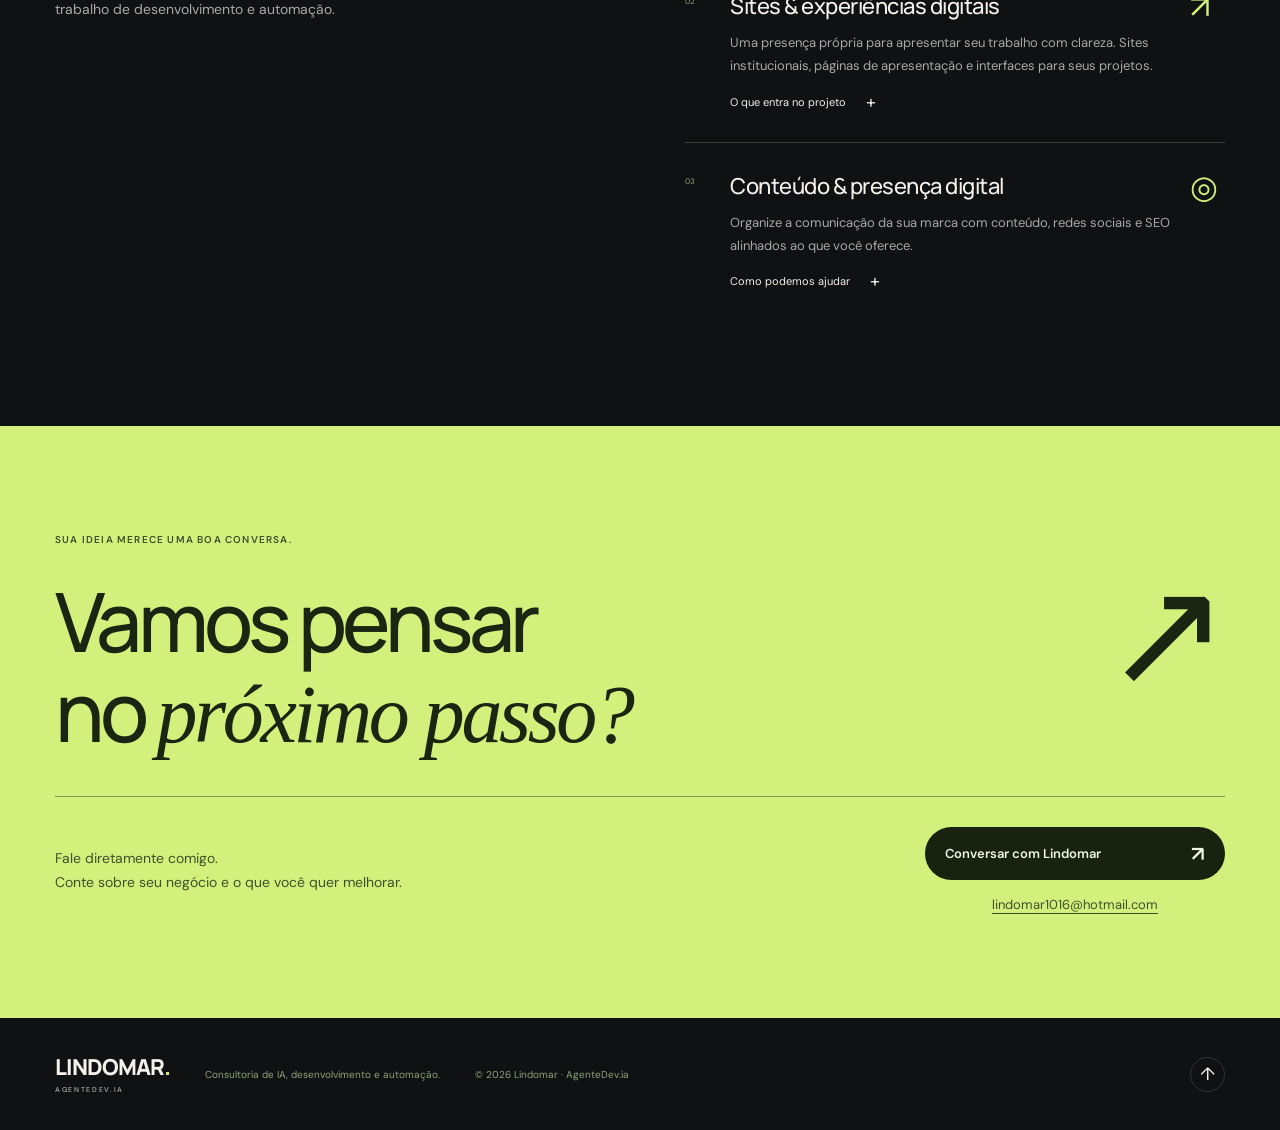
==== commit a79c178b: "Create cinematic scroll network and professional Lindomar portrait" ====
--- a/index.html
+++ b/index.html
@@ -13,6 +13,7 @@
   <title>Lindomar — Consultoria de IA & Desenvolvimento | AgenteDev.ia</title>
   <link rel="icon" type="image/svg+xml" href="assets/favicon.svg">
   <link rel="stylesheet" href="story.css">
+  <link rel="stylesheet" href="cinema.css">
   <script src="site-config.js" defer></script>
   <script src="script.js" defer></script>
   <script src="story.js" defer></script>
@@ -21,17 +22,24 @@
 <a class="skip" href="#conteudo">Pular para o conteúdo</a>
 <header class="header wrap"><a class="personal-brand" href="#inicio" aria-label="Lindomar, início">LINDOMAR<span>.</span><small>AGENTEDEV.IA</small></a><button class="menu-toggle" aria-expanded="false" aria-controls="navigation" aria-label="Abrir menu"><span></span><span></span></button><nav id="navigation" aria-label="Navegação principal"><a href="#consultoria">Consultoria</a><a href="#sobre">Sobre mim</a><a href="#projeto">Meu trabalho</a><a class="nav-cta" href="#contato">Fale comigo <span aria-hidden="true">↗</span></a></nav></header>
 <main id="conteudo">
-<section id="inicio" class="scroll-story" aria-label="Apresentação de Lindomar em quatro cenas">
+<section id="inicio" class="scroll-story cinema" aria-label="Apresenta&ccedil;&atilde;o interativa de Lindomar">
  <div class="story-pin">
-  <div class="ambient" aria-hidden="true"><div class="ambient-orb"></div><svg class="ambient-grid" viewBox="0 0 800 800"><circle cx="400" cy="400" r="190"/><circle cx="400" cy="400" r="270"/><circle cx="400" cy="400" r="350"/><path d="M0 400H800M400 0V800"/></svg></div>
-  <figure class="story-portrait" aria-label="Retrato de Lindomar"><img id="personal-portrait" alt="Lindomar, consultor de inteligência artificial e desenvolvedor" src="assets/lindomar.png" width="1125" height="1452" fetchpriority="high"><figcaption>CONSULTOR DE IA<br>& DESENVOLVEDOR</figcaption></figure>
+  <div class="cinema-light" aria-hidden="true"></div><div class="cinema-grain" aria-hidden="true"></div>
+  <div class="cinema-word" aria-hidden="true">POSSIBILIDADES.</div>
+  <figure class="cinema-portrait"><div class="portrait-frame"><img id="personal-portrait" src="assets/lindomar-profissional.png" alt="Retrato de Lindomar, consultor de IA e desenvolvedor" width="1122" height="1402" fetchpriority="high"></div><figcaption>LINDOMAR / ESTRAT&Eacute;GIA + EXECU&Ccedil;&Atilde;O</figcaption></figure>
+  <div class="cinema-visual" aria-hidden="true"><canvas id="connection-canvas"></canvas><div class="core"><span class="core-ring"></span><span class="core-ring ring-two"></span><span class="core-symbol">&#10035;</span><small>INTELIG&Ecirc;NCIA<br>APLICADA</small></div>
+   <div class="orbit-card" data-node="0"><span class="node-index">01</span><div><small>ENTENDER</small><strong>Seu processo</strong><p>O ponto de partida.</p></div><span class="node-icon">&#8599;</span></div>
+   <div class="orbit-card" data-node="1"><span class="node-index">02</span><div><small>CONECTAR</small><strong>Agentes de IA</strong><p>Intelig&ecirc;ncia em a&ccedil;&atilde;o.</p></div><span class="node-icon">&#8599;</span></div>
+   <div class="orbit-card" data-node="2"><span class="node-index">03</span><div><small>CONSTRUIR</small><strong>Sua solu&ccedil;&atilde;o</strong><p>Feita para sua rotina.</p></div><span class="node-icon">&#8599;</span></div>
+   <span class="visual-caption">UM FLUXO ILUSTRATIVO. POSSIBILIDADES REAIS.</span>
+  </div>
   <div class="scene-stack">
-   <section class="story-scene scene-intro" data-story-scene="0" aria-labelledby="intro-title"><div class="scene-copy"><p class="eyebrow"><span class="tiny-square"></span> INTELIGÊNCIA ARTIFICIAL. NO MUNDO REAL.</p><h1 id="intro-title"><span>Oi, eu sou</span><br>Lindomar<span class="accent">.</span></h1><p class="intro-role">Consultoria de IA.<br>Da estratégia à construção.</p></div></section>
-   <section class="story-scene scene-strategy" data-story-scene="1" aria-labelledby="strategy-title"><div class="scene-copy"><p class="eyebrow">01 / ENCONTRAR A DIREÇÃO</p><h2 id="strategy-title">Seu negócio.<br>Com IA.<br><em>Na prática.</em></h2><p>Primeiro, entendemos sua rotina.<br>Depois, escolhemos onde a IA faz sentido.</p></div><div class="strategy-map" aria-label="Etapas: diagnóstico, prioridades e aplicação"><span class="map-node map-one">Diagnóstico</span><span class="map-node map-two">Prioridades</span><span class="map-node map-three">Aplicação <i aria-hidden="true">↗</i></span><svg viewBox="0 0 320 150" aria-hidden="true"><path class="map-path" d="M38 25H145Q175 25 175 55V100Q175 125 205 125H285"/></svg></div></section>
-   <section class="story-scene scene-build" data-story-scene="2" aria-labelledby="build-title"><div class="scene-copy"><p class="eyebrow">02 / TIRAR DO PAPEL</p><h2 id="build-title">Do plano<br>à <em>execução.</em></h2><p>Agentes, automações e sistemas.<br>Eu também construo o que a ideia precisa.</p></div><div class="build-flow" aria-label="Exemplo ilustrativo: uma demanda passa por um agente e chega à ferramenta certa"><div class="flow-card flow-source"><span class="flow-label">01 / ENTRADA</span><strong>Uma nova demanda</strong><span class="flow-symbol">↙</span></div><span class="flow-connector" aria-hidden="true"></span><div class="flow-card flow-agent"><span class="flow-label">02 / INTELIGÊNCIA</span><strong>Seu agente de IA</strong><span class="flow-symbol">✳</span></div><span class="flow-connector" aria-hidden="true"></span><div class="flow-card flow-result"><span class="flow-label">03 / AÇÃO</span><strong>A ferramenta certa</strong><span class="flow-symbol">↗</span></div><small>FLUXO ILUSTRATIVO</small></div></section>
-   <section class="story-scene scene-invite" data-story-scene="3" aria-labelledby="invite-title"><div class="scene-copy"><p class="eyebrow">03 / CONSTRUIR COM PROPÓSITO</p><h2 id="invite-title">Seu próximo<br>passo começa<br><em>numa conversa.</em></h2><p>Você traz o contexto.<br>Eu ajudo a desenhar o caminho.</p><a class="button dark" data-contact="consultoria" href="https://wa.me/5524998734138?text=Ol%C3%A1%2C%20Lindomar!%20Quero%20conversar%20sobre%20consultoria%20de%20IA." target="_blank" rel="noopener noreferrer">Fale diretamente comigo <span aria-hidden="true">↗</span></a></div><div class="story-quote"><span class="quote-mark" aria-hidden="true">“</span><blockquote>Também estou utilizando o sistema do Lindomar, recomendo fortemente!</blockquote><span>USUÁRIO DO HASHRATE MANAGER</span><a href="#depoimentos">Veja o relato original <span aria-hidden="true">↗</span></a></div></section>
+   <section class="story-scene scene-intro" data-story-scene="0" aria-labelledby="intro-title"><div class="scene-copy"><p class="eyebrow"><span class="tiny-square"></span> CONSULTORIA DE IA & DESENVOLVIMENTO</p><h1 id="intro-title"><span class="line"><span>Oi, eu sou</span></span><span class="line"><strong>Lindomar<span class="accent">.</span></strong></span></h1><p class="cinema-lead">Transformo possibilidades<br>em <em>IA aplicada.</em></p><p class="intro-detail">Estrat&eacute;gia para decidir.<br>Conhecimento para construir.</p></div></section>
+   <section class="story-scene scene-strategy" data-story-scene="1" aria-labelledby="strategy-title"><div class="scene-copy"><p class="eyebrow">01 / CLAREZA ANTES DA TECNOLOGIA</p><h2 id="strategy-title"><span class="line"><span>Menos ru&iacute;do.</span></span><span class="line"><span>Mais <em>dire&ccedil;&atilde;o.</em></span></span></h2><p>Eu ajudo voc&ecirc; a descobrir onde a IA<br>faz sentido no seu neg&oacute;cio.</p></div></section>
+   <section class="story-scene scene-build" data-story-scene="2" aria-labelledby="build-title"><div class="scene-copy"><p class="eyebrow">02 / AS IDEIAS GANHAM FORMA</p><h2 id="build-title"><span class="line"><span>Conectar.</span></span><span class="line"><span>Construir.</span></span><span class="line"><span><em>Fazer acontecer.</em></span></span></h2><p>Agentes, automa&ccedil;&otilde;es e sistemas.<br>Da estrat&eacute;gia &agrave; solu&ccedil;&atilde;o funcionando.</p></div></section>
+   <section class="story-scene scene-invite" data-story-scene="3" aria-labelledby="invite-title"><div class="scene-copy"><p class="eyebrow">03 / A PR&Oacute;XIMA IDEIA PODE SER A SUA</p><h2 id="invite-title"><span class="line"><span>Vamos dar</span></span><span class="line"><span>o <em>pr&oacute;ximo passo?</em></span></span></h2><p>Me conte o que voc&ecirc; quer transformar.</p><a class="button dark" data-contact="consultoria" href="https://wa.me/5524998734138" target="_blank" rel="noopener noreferrer">Converse comigo <span aria-hidden="true">&#8599;</span></a><a class="cinema-work-link" href="#projeto">Conhe&ccedil;a um projeto real <span aria-hidden="true">&#8599;</span></a></div><div class="cinema-endmark" aria-hidden="true">L<span>.</span></div></section>
   </div>
-  <div class="story-controls"><span class="scroll-cue"><span class="scroll-track" aria-hidden="true"><i></i></span><span id="scroll-label">ROLE PARA DESCOBRIR</span></span><div class="story-steps" aria-label="Cenas da apresentação"><button data-story-step="0" aria-label="Cena 1: quem sou" aria-current="step"><span></span></button><button data-story-step="1" aria-label="Cena 2: consultoria"><span></span></button><button data-story-step="2" aria-label="Cena 3: desenvolvimento"><span></span></button><button data-story-step="3" aria-label="Cena 4: vamos conversar"><span></span></button></div><a class="skip-story" href="#consultoria">Pular introdução <span aria-hidden="true">↘</span></a></div>
+  <div class="cinema-controls"><div class="cinema-scroll"><span class="scroll-line"><i></i></span><span id="scroll-label">ROLE PARA EXPLORAR</span></div><div class="story-steps" aria-label="Cenas da apresenta&ccedil;&atilde;o"><button data-story-step="0" aria-label="Cena 1: quem sou" aria-current="step"><span></span></button><button data-story-step="1" aria-label="Cena 2: consultoria"><span></span></button><button data-story-step="2" aria-label="Cena 3: desenvolvimento"><span></span></button><button data-story-step="3" aria-label="Cena 4: vamos conversar"><span></span></button></div><a class="skip-story" href="#consultoria">Pular intro &#8600;</a></div>
  </div>
 </section>
 <section data-reveal id="consultoria" class="consulting section wrap"><div class="section-intro"><p class="eyebrow">01 / CONSULTORIA DE INTELIGÊNCIA ARTIFICIAL</p><h2>Onde a IA entra<br>no <span class="serif">seu negócio?</span></h2><p>É essa pergunta que vamos responder juntos.</p></div><div class="consulting-content"><p class="consulting-lead">Antes de escolher uma ferramenta, precisamos entender o que você quer melhorar.</p><p>Na consultoria, olho com você para as tarefas, os gargalos e os objetivos do negócio. A partir daí, definimos oportunidades e um caminho de aplicação que faça sentido para sua realidade.</p><ol class="consulting-list"><li><span>01</span><div><h3>Diagnóstico da rotina</h3><p>Mapear atividades repetitivas, necessidades e pontos em que a IA pode ajudar.</p></div></li><li><span>02</span><div><h3>Direção e prioridades</h3><p>Avaliar possibilidades, ferramentas e o que vale a pena experimentar primeiro.</p></div></li><li><span>03</span><div><h3>Plano para sair do papel</h3><p>Organizar próximos passos, critérios de avaliação e a necessidade de desenvolvimento.</p></div></li></ol><p class="consulting-scope">Formato, escopo e acompanhamento são combinados antes do início.</p><a class="text-link" href="#contato">Vamos olhar para o seu cenário <span aria-hidden="true">↗</span></a></div></section>
--- a/cinema.css
+++ b/cinema.css
@@ -0,0 +1,14 @@
+/* Cinematic portrait, spatial typography and a continuous scroll-driven network. */
+:root{--bg:#101113;--ink:#f4f1eb;--muted:#a8a9a6;--accent:#d2f07b;--line:#303334;--serif:Georgia,'Times New Roman',serif}
+.header:before{background:linear-gradient(#101113e6,#10111300)}.header.has-scrolled:before{background:#101113e8}.personal-brand small{color:#b1b6a7}.header nav{background:#17191bf7}.menu-toggle{background:#14161977;border-color:#555b4b}.nav-cta{border-color:#626951}.story-ready .cinema{height:480svh}.cinema .story-pin{background:#101113;perspective:1200px;--intro:0;--network:0;--build:0;--finish:0;--visual:0;--pointer-x:0;--pointer-y:0;--velocity:0}.cinema-light{position:absolute;inset:-25%;background:radial-gradient(ellipse at 70% 40%,#96b45d19,transparent 45%),radial-gradient(ellipse at 20% 70%,#64829c14,transparent 40%);transform:translate3d(calc(var(--pointer-x)*-15px),calc(var(--pointer-y)*-10px),0) rotate(calc(var(--progress)*45deg));pointer-events:none}.cinema-grain{position:absolute;inset:0;opacity:.04;pointer-events:none;background-image:url("data:image/svg+xml,%3Csvg viewBox='0 0 180 180' xmlns='http://www.w3.org/2000/svg'%3E%3Cfilter id='n'%3E%3CfeTurbulence type='fractalNoise' baseFrequency='.85' numOctaves='3' stitchTiles='stitch'/%3E%3C/filter%3E%3Cpath fill='%23fff' filter='url(%23n)' opacity='.5' d='M0 0h180v180H0z'/%3E%3C/svg%3E");z-index:5}.cinema-word{position:absolute;left:0;bottom:24%;font-family:Manrope,Arial,sans-serif;font-weight:800;font-size:34vw;letter-spacing:-.09em;white-space:nowrap;color:#edf5df04;transform:translate3d(calc(15vw - var(--progress)*150vw),0,0);pointer-events:none}.cinema-portrait{position:absolute;inset:11% 5% 20%;margin:0;z-index:1;transform-origin:55% 24%;will-change:transform,opacity;transform:translate3d(calc(var(--intro)*16vw + var(--pointer-x)*-5px),calc(var(--intro)*-4svh + var(--pointer-y)*-4px),0) scale(calc(1 - var(--intro)*.73)) rotateZ(calc(var(--intro)*7deg));opacity:calc(1 - var(--network));border-radius:calc(12px + var(--intro)*250px);overflow:hidden}.portrait-frame{height:100%;width:100%;overflow:hidden;background:#272725}.portrait-frame img{width:100%;height:100%;max-width:none;object-fit:cover;object-position:50% 24%;transform:scale(calc(1.01 + var(--intro)*.22));will-change:transform}.cinema-portrait:after{content:'';position:absolute;inset:0;background:linear-gradient(0deg,#101113 0%,#101113c9 16%,transparent 56%);pointer-events:none}.cinema-portrait figcaption{position:absolute;top:16px;left:17px;font-size:6px;color:#e9e9df99;letter-spacing:.12em;z-index:2;opacity:calc(1 - var(--intro)*2)}
+.cinema .scene-stack{z-index:3;pointer-events:none}.cinema .story-scene{padding:100px 22px 105px;transform:none!important;opacity:var(--visibility);pointer-events:none;align-items:flex-start;display:none}.story-ready .cinema .story-scene{display:flex}.cinema .story-scene[aria-hidden=false]{pointer-events:auto}.cinema .scene-intro{align-items:flex-end;display:flex}.cinema .scene-copy{max-width:650px;perspective:1000px}.cinema .story-scene .eyebrow{font-size:7px;letter-spacing:.12em;margin-bottom:19px;color:#c0c7b5;opacity:var(--visibility);transform:translateY(calc(var(--enter)*25px - var(--exit)*20px))}.cinema .story-scene h1{font-size:clamp(55px,15.6vw,88px);line-height:1.05;letter-spacing:-.065em;white-space:normal;font-weight:500}.cinema .story-scene h1 .line:first-child{font-size:22px;letter-spacing:-.7px;line-height:1.6}.cinema h1 strong{font-weight:500}.cinema .line{display:block;overflow:hidden;padding-bottom:.08em;margin-bottom:-.08em;perspective:800px}.cinema .line>span,.cinema .line>strong{display:block;transform-origin:50% 100%;transform:translate3d(calc(var(--exit)*-28px),calc(var(--enter)*108% - var(--exit)*108%),0) rotateX(calc(var(--enter)*-38deg + var(--exit)*28deg));will-change:transform}.cinema .line:nth-child(2)>span,.cinema .line:nth-child(2)>strong{transform:translate3d(calc(var(--exit)*-20px),calc(var(--enter-late)*110% - var(--exit)*102%),0) rotateX(calc(var(--enter-late)*-35deg))}.cinema .line:nth-child(3)>span{transform:translate3d(0,calc(var(--enter-later)*112% - var(--exit)*100%),0) rotateX(calc(var(--enter-later)*-30deg))}.cinema .story-scene h2{font-size:clamp(34px,10.8vw,64px);line-height:1.14;letter-spacing:-.055em;font-weight:500}.cinema .story-scene h2 em,.cinema .cinema-lead em{font-family:inherit;font-style:normal;color:var(--accent);letter-spacing:inherit}.cinema .story-scene .scene-copy>p:not(.eyebrow){font-size:12px;line-height:1.65;color:#a9aca9;margin-top:20px;max-width:400px;transform:translateY(calc(var(--enter-late)*25px - var(--exit)*30px));opacity:calc(1 - var(--enter-late))}.cinema .scene-intro .scene-copy>p.cinema-lead{font-size:19px;line-height:1.4;color:#e2e4dd;margin-top:18px}.cinema .scene-intro .intro-detail{font-size:11px!important;margin-top:12px!important;color:#b1b5ac!important}.cinema .scene-build h2{font-size:clamp(32px,10vw,62px)}.cinema .scene-invite{align-items:center}.cinema .scene-invite h2{font-size:clamp(34px,10.6vw,66px)}.cinema .scene-invite .button{width:auto;min-width:230px;margin-top:28px;font-size:13px;position:relative;border-radius:30px;padding:17px 23px;background:var(--accent);color:#20271b;box-shadow:0 0 0 calc(var(--finish)*10px) #d2f07b08}.cinema .cinema-work-link{font-size:11px;display:flex;align-items:center;gap:22px;margin-top:24px;color:#b9c6a3;width:max-content}.cinema-endmark{position:absolute;right:0;bottom:16%;font-size:75vw;font-family:Manrope;font-weight:700;line-height:1;letter-spacing:-.12em;opacity:.035;transform:translateX(calc(var(--enter)*40%)) rotate(calc(-10deg + var(--finish)*10deg));pointer-events:none}.cinema-endmark span{color:var(--accent)}
+.cinema-visual{position:absolute;left:16px;right:16px;top:43%;height:39%;z-index:2;opacity:var(--visual);perspective:1000px;transform:translateY(calc((1 - var(--visual))*45px)) scale(calc(.88 + var(--visual)*.12));pointer-events:none}.cinema-visual canvas{position:absolute;inset:-50px;width:calc(100% + 100px);height:calc(100% + 100px);pointer-events:none}.core{position:absolute;left:50%;top:46%;width:84px;height:84px;transform:translate(-50%,-50%) scale(calc(1 - var(--build)*.6));opacity:calc(1 - var(--build));display:flex;align-items:center;justify-content:center;flex-direction:column;border-radius:50%;background:radial-gradient(#46543a,#1f2920 60%,#141a15);border:1px solid #b4d38155;box-shadow:0 0 40px #d2f07b16}.core-symbol{font-size:38px;line-height:1}.core small{font-size:5px;letter-spacing:.15em;text-align:center;color:#c2d49d;line-height:1.4}.core-ring{position:absolute;inset:-16px;border:1px solid #a7bd7b27;border-radius:50%;transform:rotateX(55deg) rotateZ(calc(var(--progress)*180deg))}.ring-two{inset:-34px;border-color:#a7bd7b13;transform:rotateY(40deg) rotateZ(calc(var(--progress)*-240deg))}.orbit-card{position:absolute;left:50%;top:50%;width:132px;min-height:70px;display:flex;align-items:center;gap:9px;padding:12px;background:linear-gradient(130deg,#282d29eb,#141917ed);border:1px solid #aabb8738;border-radius:10px;box-shadow:0 15px 35px #0004;transform-style:preserve-3d;will-change:transform}.node-index{font-size:9px;color:#bfd486}.orbit-card small{font-size:5px;letter-spacing:.15em;color:#8b9b80;display:block;margin-bottom:5px}.orbit-card strong{font-family:Manrope;font-weight:500;font-size:11px;letter-spacing:-.2px;display:block;white-space:nowrap}.orbit-card p{font-size:8px;line-height:1.4;color:#8e9a88;margin-top:6px}.node-icon{font-size:20px;color:var(--accent);margin-left:auto;display:none}.visual-caption{position:absolute;bottom:-12px;left:0;right:0;text-align:center;font-size:5px;letter-spacing:.12em;color:#75806c;opacity:var(--build)}
+.cinema-controls{position:absolute;left:22px;right:22px;bottom:max(27px,env(safe-area-inset-bottom));z-index:6;display:flex;align-items:center;justify-content:space-between;gap:10px}.cinema-scroll{display:flex;align-items:center;gap:9px;font-size:6px;letter-spacing:.1em;max-width:110px;color:#a9b398;line-height:1.6}.scroll-line{display:block;height:27px;width:1px;background:#414b35;flex-shrink:0;overflow:hidden}.scroll-line i{display:block;width:1px;height:12px;background:var(--accent);transform:translateY(calc(var(--progress)*15px))}.cinema .story-steps button{width:25px}.cinema .story-steps button>span{width:16px;background:#64704c55}.cinema .story-steps button[aria-current]>span{background:var(--accent)}.cinema .skip-story{font-size:8px;color:#b0ba9c}.motion-choice{top:80px;border-radius:20px;background:#20261b;border-color:#57653e;color:#e3edce;font-size:10px;left:22px}
+/* Align the document to the new graphite identity. */
+.about-section{background:#e8eae1;color:#232720}.about-copy>.about-lead{color:#35402e}.about-copy>p{color:#606a57}.project-section{background:#181c19}.project-art{background:#d2f07b}.project-art:before,.project-art:after{border-color:#63773466}.testimonial-card{background:#191d19;border-color:#353f30;border-radius:12px}.proof>span{background:#34432a}.contact{background:#d2f07b}.contact .eyebrow,.contact-bottom>p,.contact-email{color:#3f512c}.contact-bottom{border-color:#7f994b}.contact .button.dark{background:#18220f;color:#eef5e5;border-radius:30px}.signature span{color:#667e39}.text-link{border-color:#65784d}.service{border-color:#353c30}.button{border-radius:28px}.testimonial-card .quote-mark{color:var(--accent)}
+@media(min-width:600px){.cinema .story-scene{padding-left:40px;padding-right:40px}.cinema-portrait{left:24%;right:8%;top:11%;bottom:17%}.cinema .story-scene h1{font-size:92px}.cinema-visual{left:20%;right:20%;top:44%;height:40%}.orbit-card{width:165px}.orbit-card strong{font-size:14px}.orbit-card small{font-size:6px}.orbit-card p{font-size:9px}.cinema-controls{left:40px;right:40px}}
+@media(min-width:900px){.header nav{background:transparent}.story-ready .cinema{height:470svh}.cinema-portrait{inset:12% 7% 12% 52%;transform-origin:50% 30%;transform:translate3d(calc(var(--intro)*-4vw + var(--pointer-x)*-9px),calc(var(--intro)*-10svh + var(--pointer-y)*-6px),0) scale(calc(1 - var(--intro)*.72)) rotateZ(calc(var(--intro)*8deg))}.cinema-portrait:after{background:linear-gradient(0deg,#101113aa,transparent 50%)}.cinema-portrait figcaption{font-size:7px;top:auto;bottom:20px;left:22px}.cinema .story-scene{padding:135px max(55px,calc((100vw - 1280px)/2)) 135px;align-items:center}.cinema .scene-copy{max-width:53%}.cinema .story-scene h1{font-size:clamp(85px,8.5vw,130px)}.cinema .story-scene h1 .line:first-child{font-size:30px}.cinema .story-scene .eyebrow{font-size:9px;margin-bottom:30px}.cinema .scene-intro .scene-copy>p.cinema-lead{font-size:27px;margin-top:28px}.cinema .scene-intro .intro-detail{font-size:13px!important;margin-top:20px!important}.cinema .story-scene h2{font-size:clamp(59px,6.2vw,92px)}.cinema .scene-build h2{font-size:clamp(52px,5.6vw,82px)}.cinema .scene-invite h2{font-size:clamp(55px,6.1vw,92px)}.cinema .story-scene .scene-copy>p:not(.eyebrow){font-size:16px;margin-top:26px}.cinema-visual{left:53%;right:5%;top:19%;height:62%}.core{width:120px;height:120px}.core-symbol{font-size:50px}.core small{font-size:7px}.core-ring{inset:-30px}.ring-two{inset:-70px}.orbit-card{width:210px;min-height:95px;padding:18px;gap:14px;border-radius:14px}.orbit-card strong{font-size:16px}.orbit-card small{font-size:7px;margin-bottom:7px}.orbit-card p{font-size:10px;margin-top:9px}.node-index{font-size:11px}.node-icon{display:block}.visual-caption{bottom:0;font-size:7px}.cinema .scene-invite .button{font-size:15px;padding:20px 28px;min-width:270px;margin-top:32px}.cinema .cinema-work-link{font-size:13px;margin-top:28px}.cinema-endmark{font-size:43vw;right:10%;bottom:17%}.cinema-controls{left:max(55px,calc((100vw - 1280px)/2));right:max(55px,calc((100vw - 1280px)/2));bottom:36px}.cinema-scroll{font-size:8px;max-width:none;gap:13px}.cinema .story-steps button{width:40px}.cinema .story-steps button>span{width:28px}.cinema .skip-story{font-size:10px}.cinema-word{font-size:26vw;bottom:3%}}
+@media(max-height:700px) and (max-width:599px){.cinema .story-scene{padding-top:100px;padding-bottom:92px}.cinema-portrait{top:13%;bottom:23%}.cinema .story-scene .eyebrow{font-size:6px;margin-bottom:13px}.cinema .scene-intro .scene-copy>p.cinema-lead{font-size:16px;margin-top:12px}.cinema .scene-intro .intro-detail{font-size:10px!important;margin-top:8px!important}.cinema .story-scene h2{font-size:34px}.cinema .scene-build h2{font-size:32px}.cinema .story-scene .scene-copy>p:not(.eyebrow){font-size:11px;margin-top:15px}.cinema-visual{top:46%;height:35%}.orbit-card{min-height:59px;padding:9px;width:124px}.orbit-card p{font-size:7px;margin-top:4px}.orbit-card small{font-size:5px}.orbit-card strong{font-size:10px}.core{width:65px;height:65px}.core-symbol{font-size:30px}.core small{font-size:4px}.cinema-controls{bottom:23px}.cinema .scene-invite .button{margin-top:22px}.cinema .cinema-work-link{margin-top:19px}}
+@media(max-height:580px) and (min-width:600px){.cinema .story-scene{padding-top:90px;padding-bottom:70px;align-items:center}.cinema .scene-copy{max-width:52%}.cinema .story-scene h1{font-size:75px}.cinema .story-scene h2{font-size:45px}.cinema .story-scene .eyebrow{font-size:7px;margin-bottom:15px}.cinema .story-scene .scene-copy>p:not(.eyebrow){font-size:12px}.cinema-portrait{left:58%;right:7%;top:17%;bottom:15%}.cinema-visual{left:58%;right:5%;top:21%;height:55%}.orbit-card{width:132px;min-height:60px;padding:10px}.orbit-card strong{font-size:11px}.orbit-card p{display:none}.core{width:65px;height:65px}.core-symbol{font-size:30px}.core small{font-size:4px}.cinema-controls{bottom:20px}.cinema .scene-invite .button{padding:13px 20px;font-size:11px}}
+@media(prefers-reduced-motion:reduce){html:not(.motion-opt-in) .cinema{height:auto;min-height:100svh}html:not(.motion-opt-in) .cinema .story-pin{position:relative;height:100svh;min-height:600px}html:not(.motion-opt-in) .cinema .story-scene:not(.scene-intro){display:none}html:not(.motion-opt-in) .cinema .cinema-visual,html:not(.motion-opt-in) .cinema .cinema-scroll{display:none}html:not(.motion-opt-in) .cinema .scene-intro{opacity:1!important}html:not(.motion-opt-in) .cinema .line>*{transform:none!important}html:not(.motion-opt-in) .cinema .cinema-portrait{transform:none!important;opacity:1!important}html.motion-opt-in .cinema{height:480svh}html.motion-opt-in .cinema .story-pin{position:sticky;min-height:540px}html.motion-opt-in .cinema .scene-intro{opacity:var(--visibility)!important}html.motion-opt-in .cinema .story-scene{transform:none!important}.cinema .cinema-controls{justify-content:space-between}}
+.cinema-portrait{opacity:calc(1 - var(--portrait-out,0))}
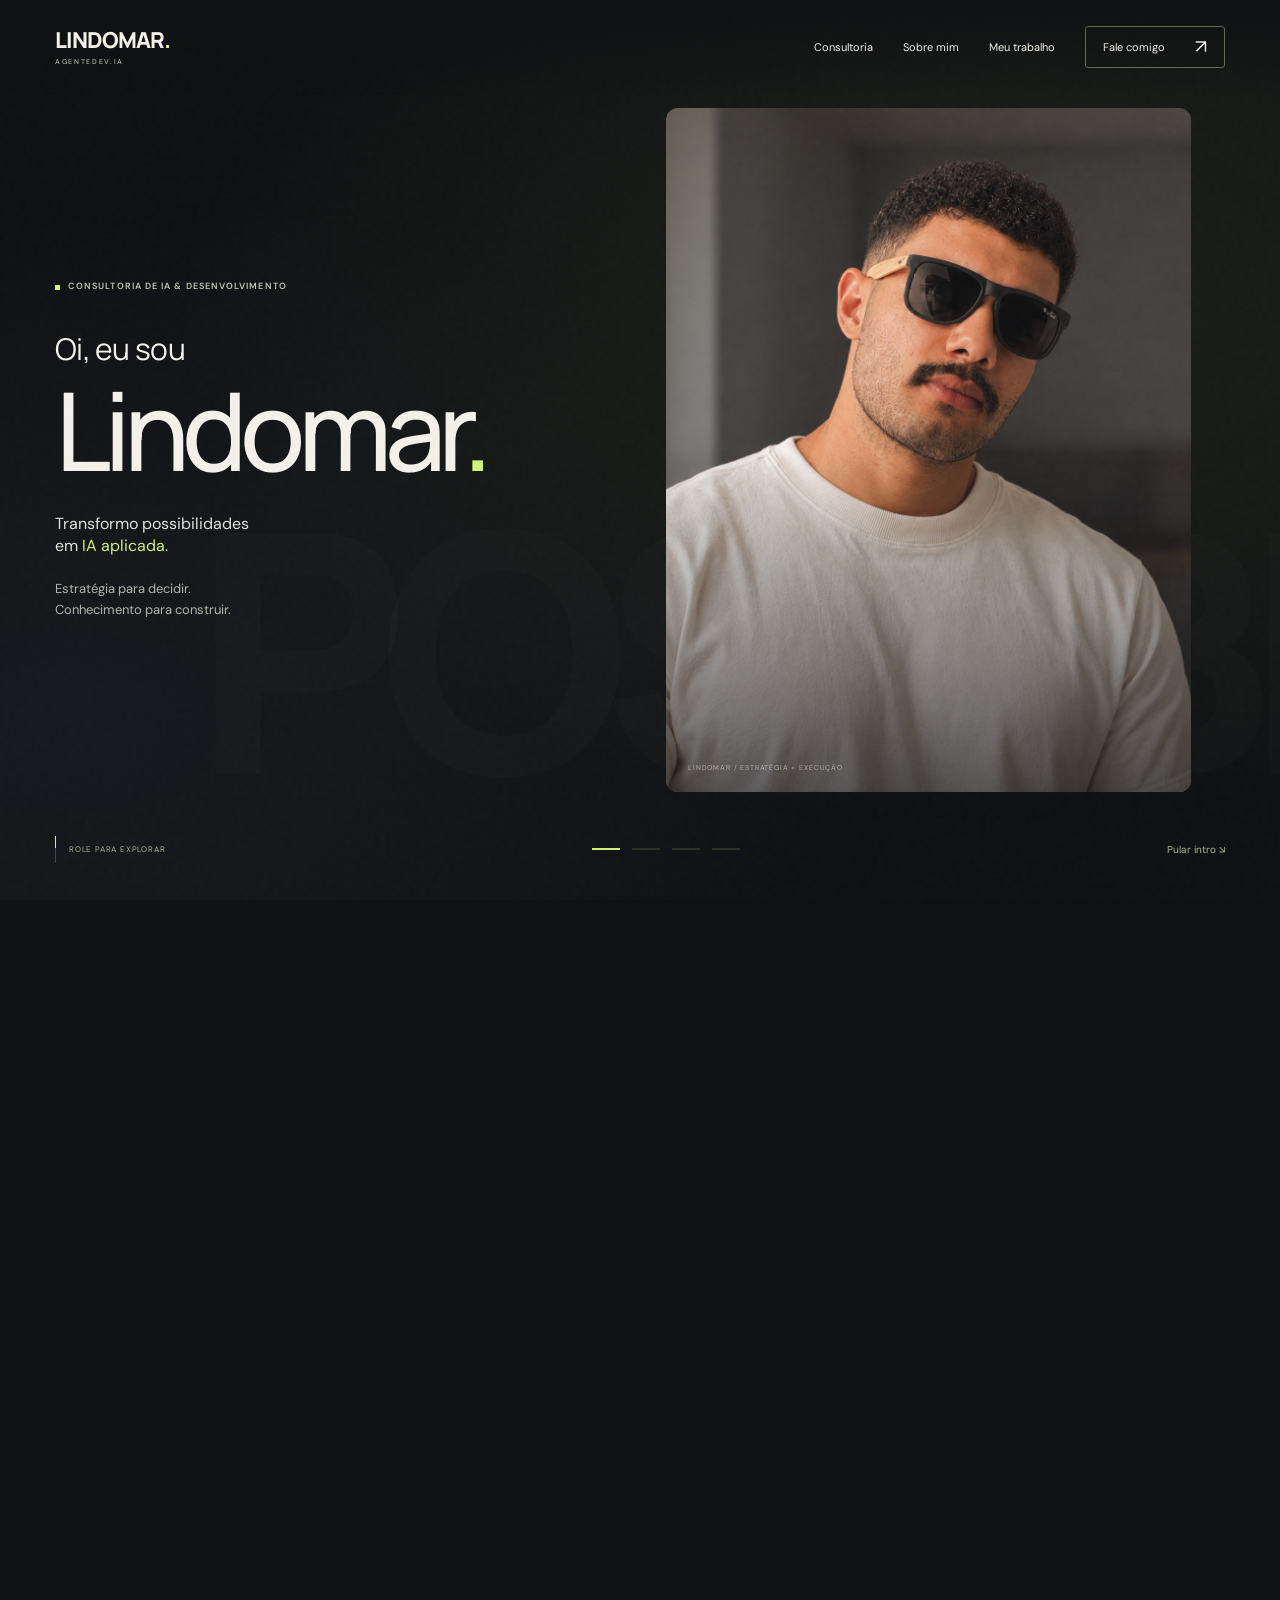
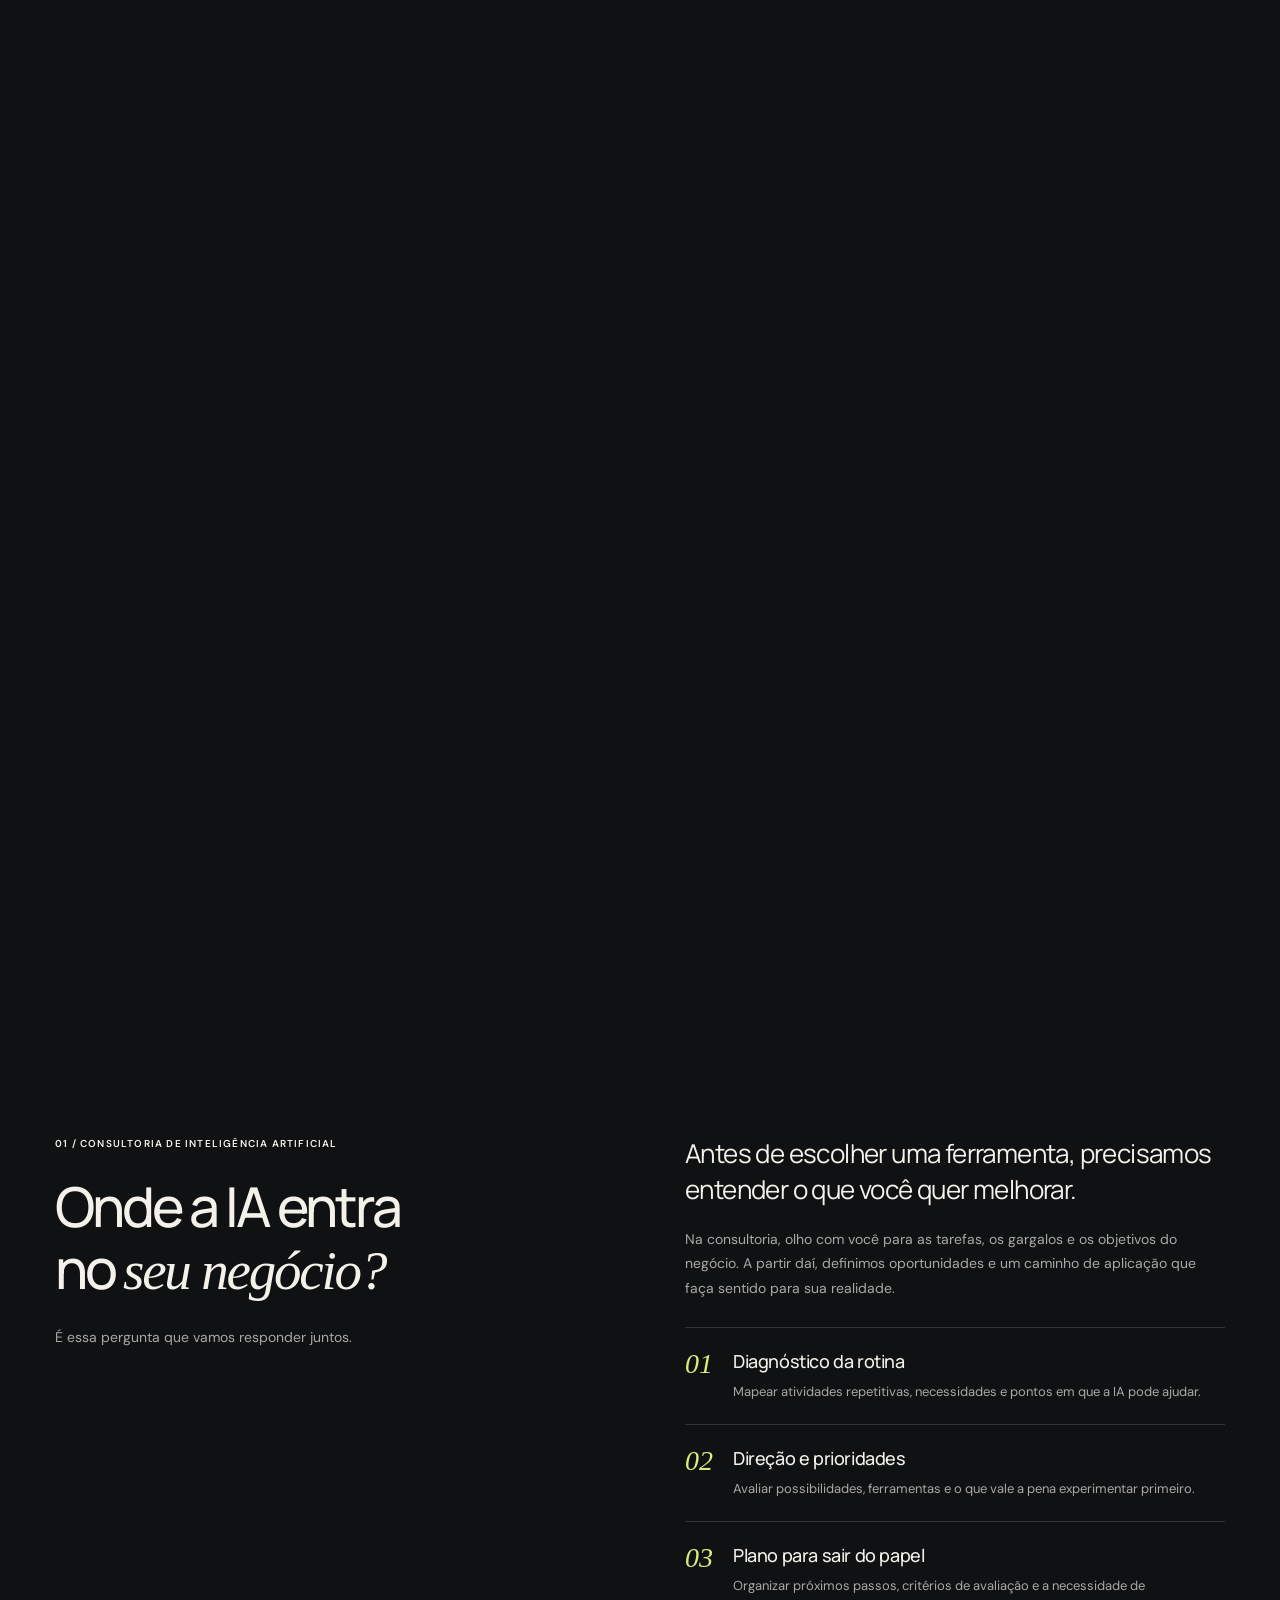
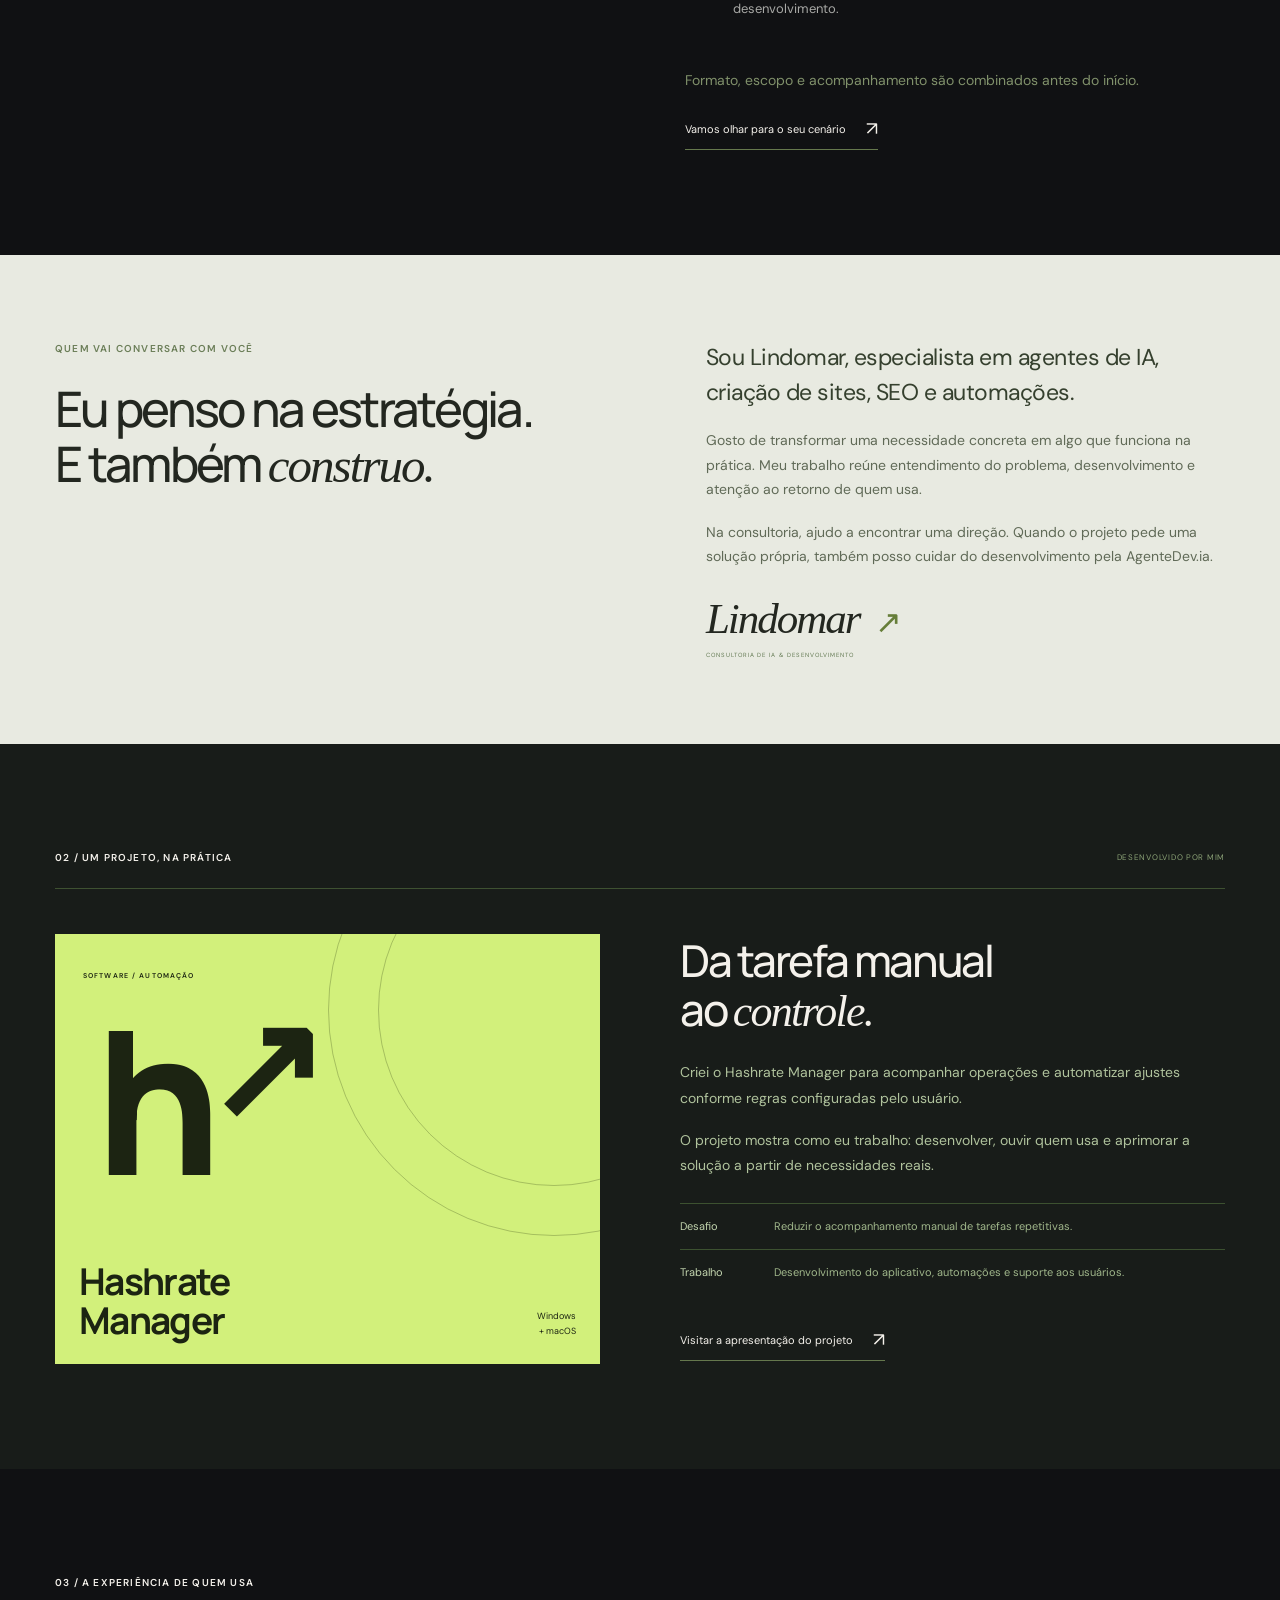
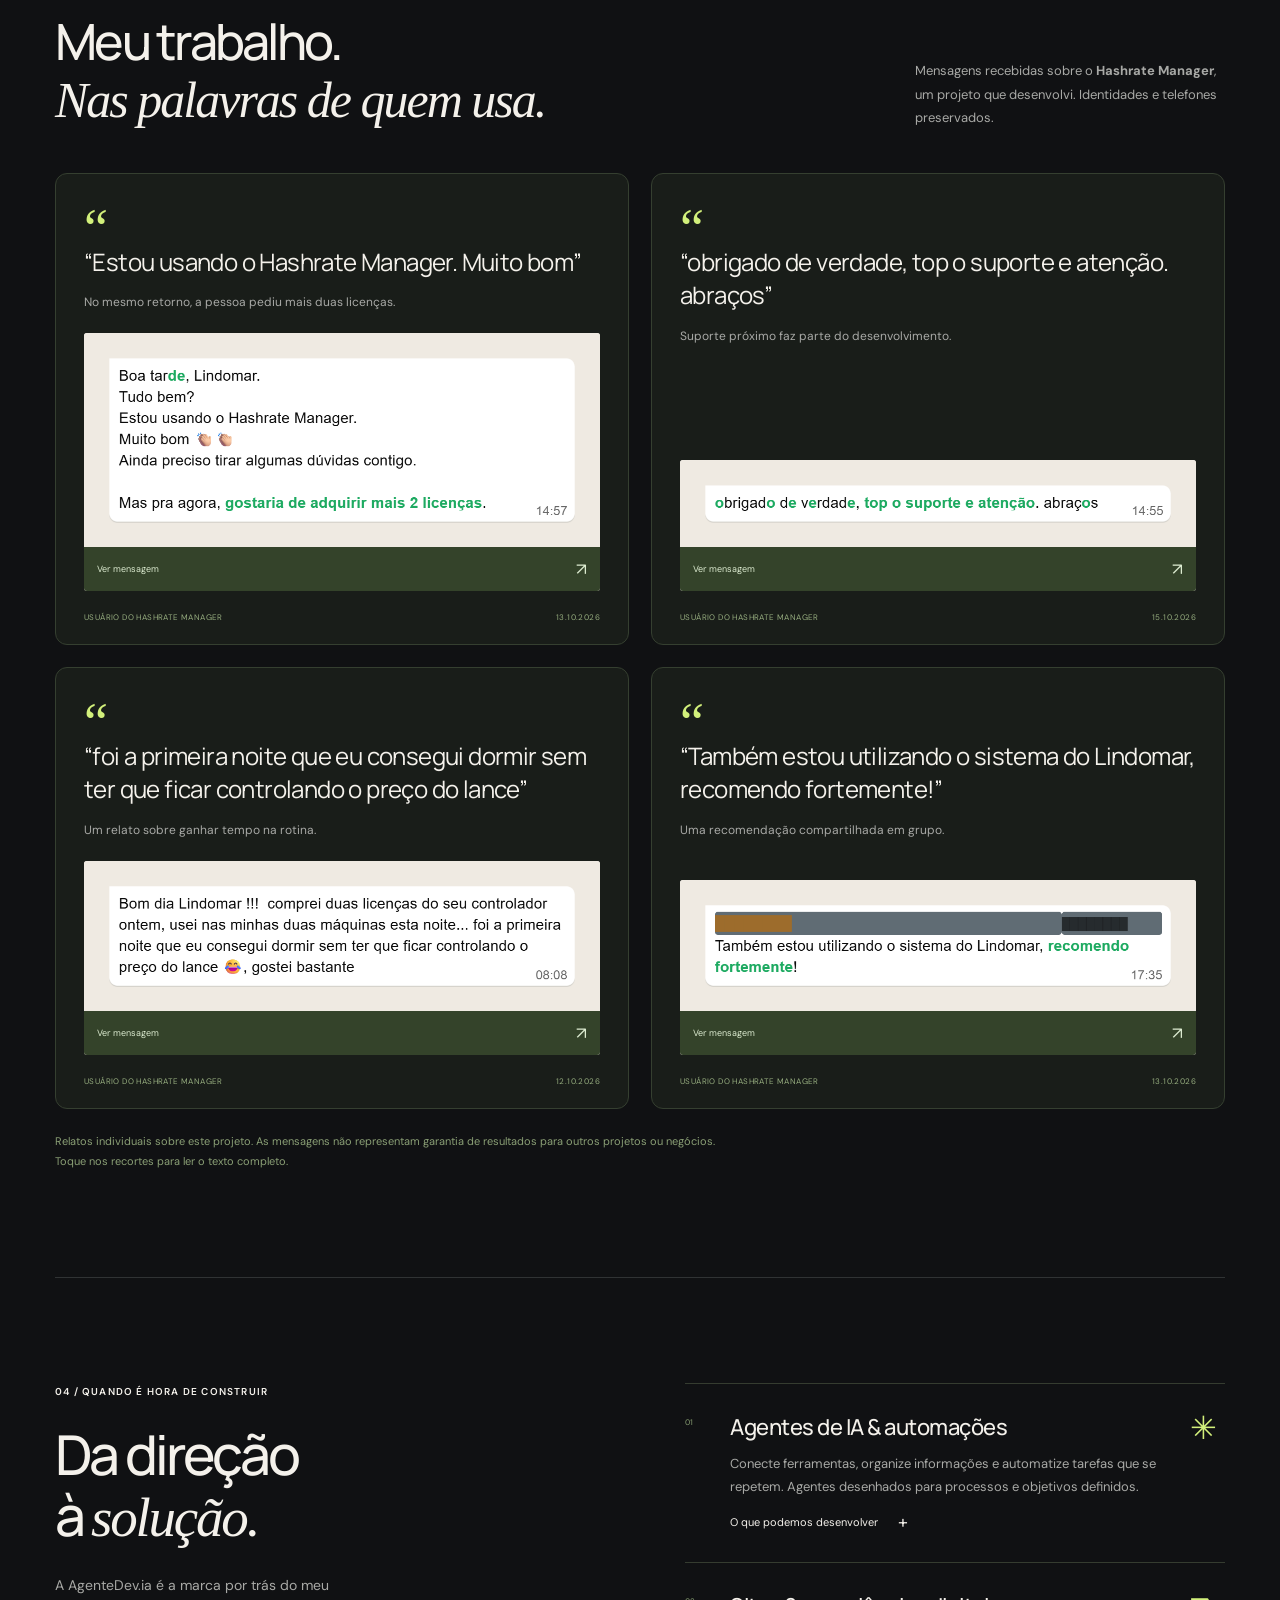
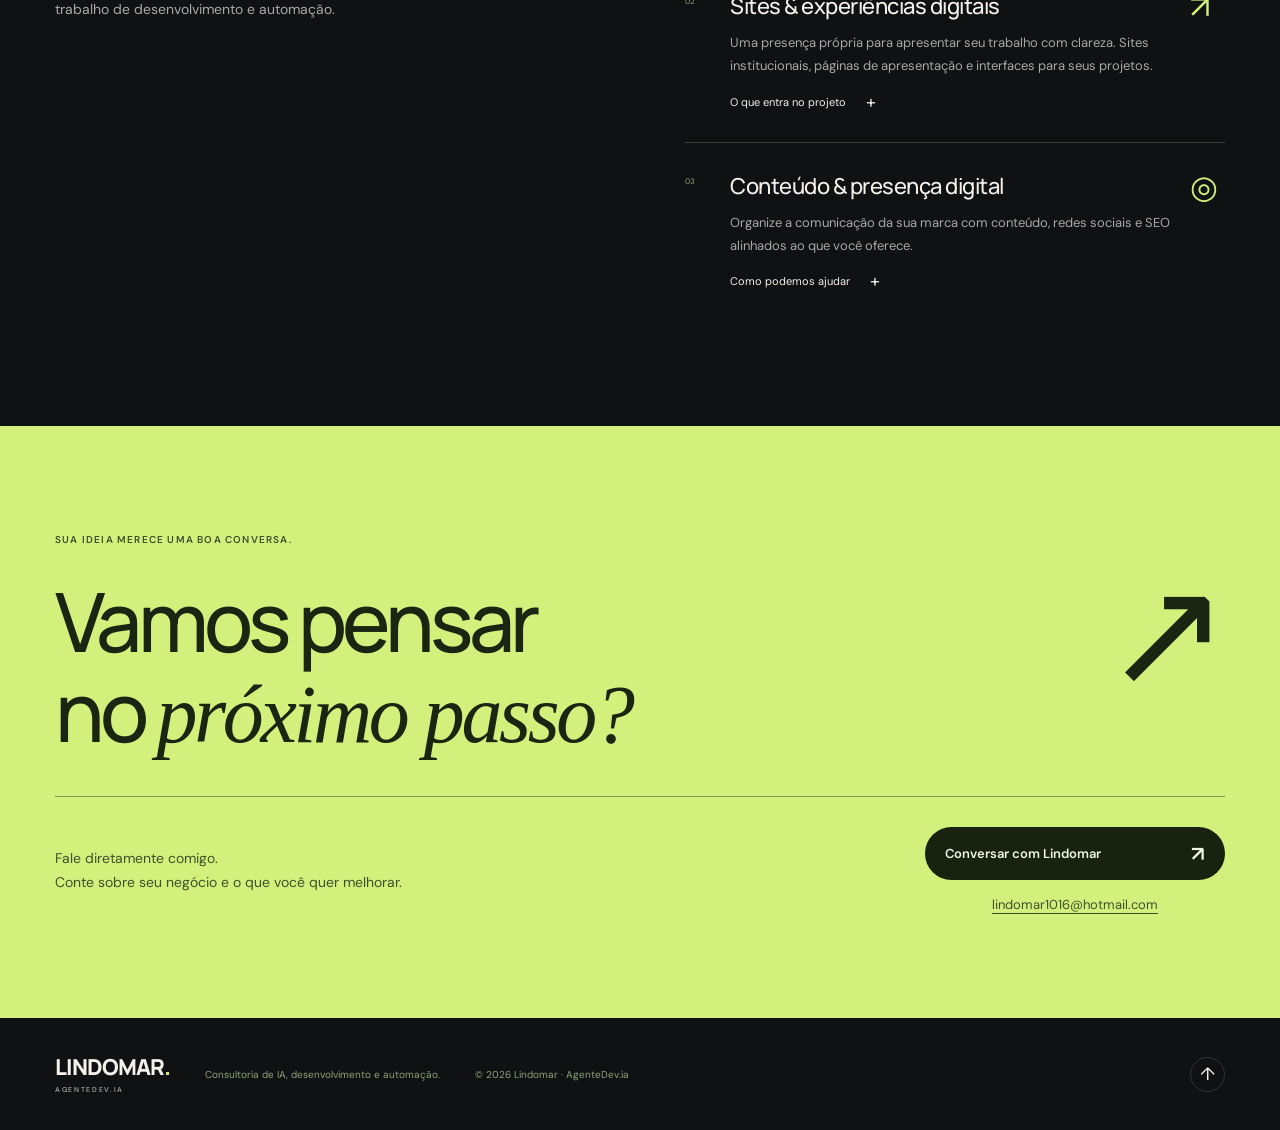
==== commit 8466484b: "Use natural casual portrait instead of formal studio styling" ====
--- a/index.html
+++ b/index.html
@@ -26,7 +26,7 @@
  <div class="story-pin">
   <div class="cinema-light" aria-hidden="true"></div><div class="cinema-grain" aria-hidden="true"></div>
   <div class="cinema-word" aria-hidden="true">POSSIBILIDADES.</div>
-  <figure class="cinema-portrait"><div class="portrait-frame"><img id="personal-portrait" src="assets/lindomar-profissional.png" alt="Retrato de Lindomar, consultor de IA e desenvolvedor" width="1122" height="1402" fetchpriority="high"></div><figcaption>LINDOMAR / ESTRAT&Eacute;GIA + EXECU&Ccedil;&Atilde;O</figcaption></figure>
+  <figure class="cinema-portrait"><div class="portrait-frame"><img id="personal-portrait" src="assets/lindomar-casual.png" alt="Retrato de Lindomar, consultor de IA e desenvolvedor" width="1122" height="1402" fetchpriority="high"></div><figcaption>LINDOMAR / ESTRAT&Eacute;GIA + EXECU&Ccedil;&Atilde;O</figcaption></figure>
   <div class="cinema-visual" aria-hidden="true"><canvas id="connection-canvas"></canvas><div class="core"><span class="core-ring"></span><span class="core-ring ring-two"></span><span class="core-symbol">&#10035;</span><small>INTELIG&Ecirc;NCIA<br>APLICADA</small></div>
    <div class="orbit-card" data-node="0"><span class="node-index">01</span><div><small>ENTENDER</small><strong>Seu processo</strong><p>O ponto de partida.</p></div><span class="node-icon">&#8599;</span></div>
    <div class="orbit-card" data-node="1"><span class="node-index">02</span><div><small>CONECTAR</small><strong>Agentes de IA</strong><p>Intelig&ecirc;ncia em a&ccedil;&atilde;o.</p></div><span class="node-icon">&#8599;</span></div>
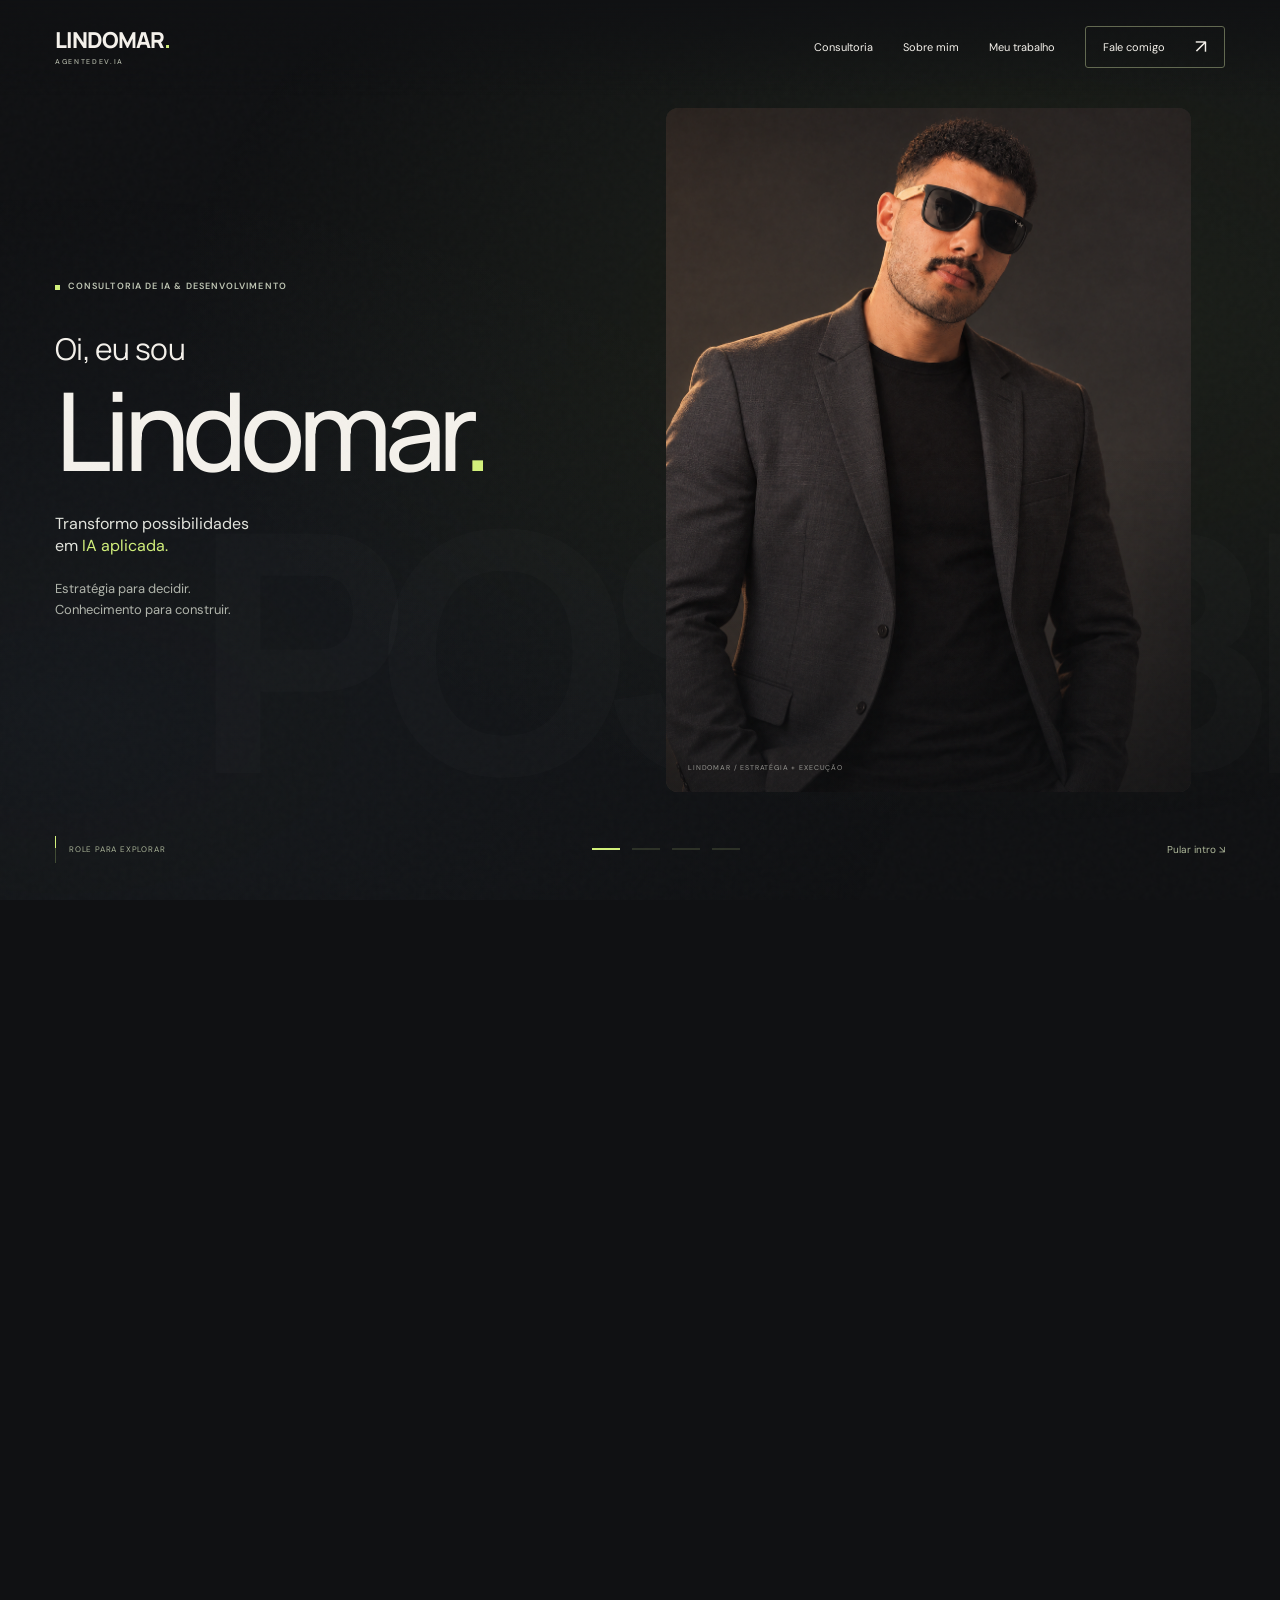
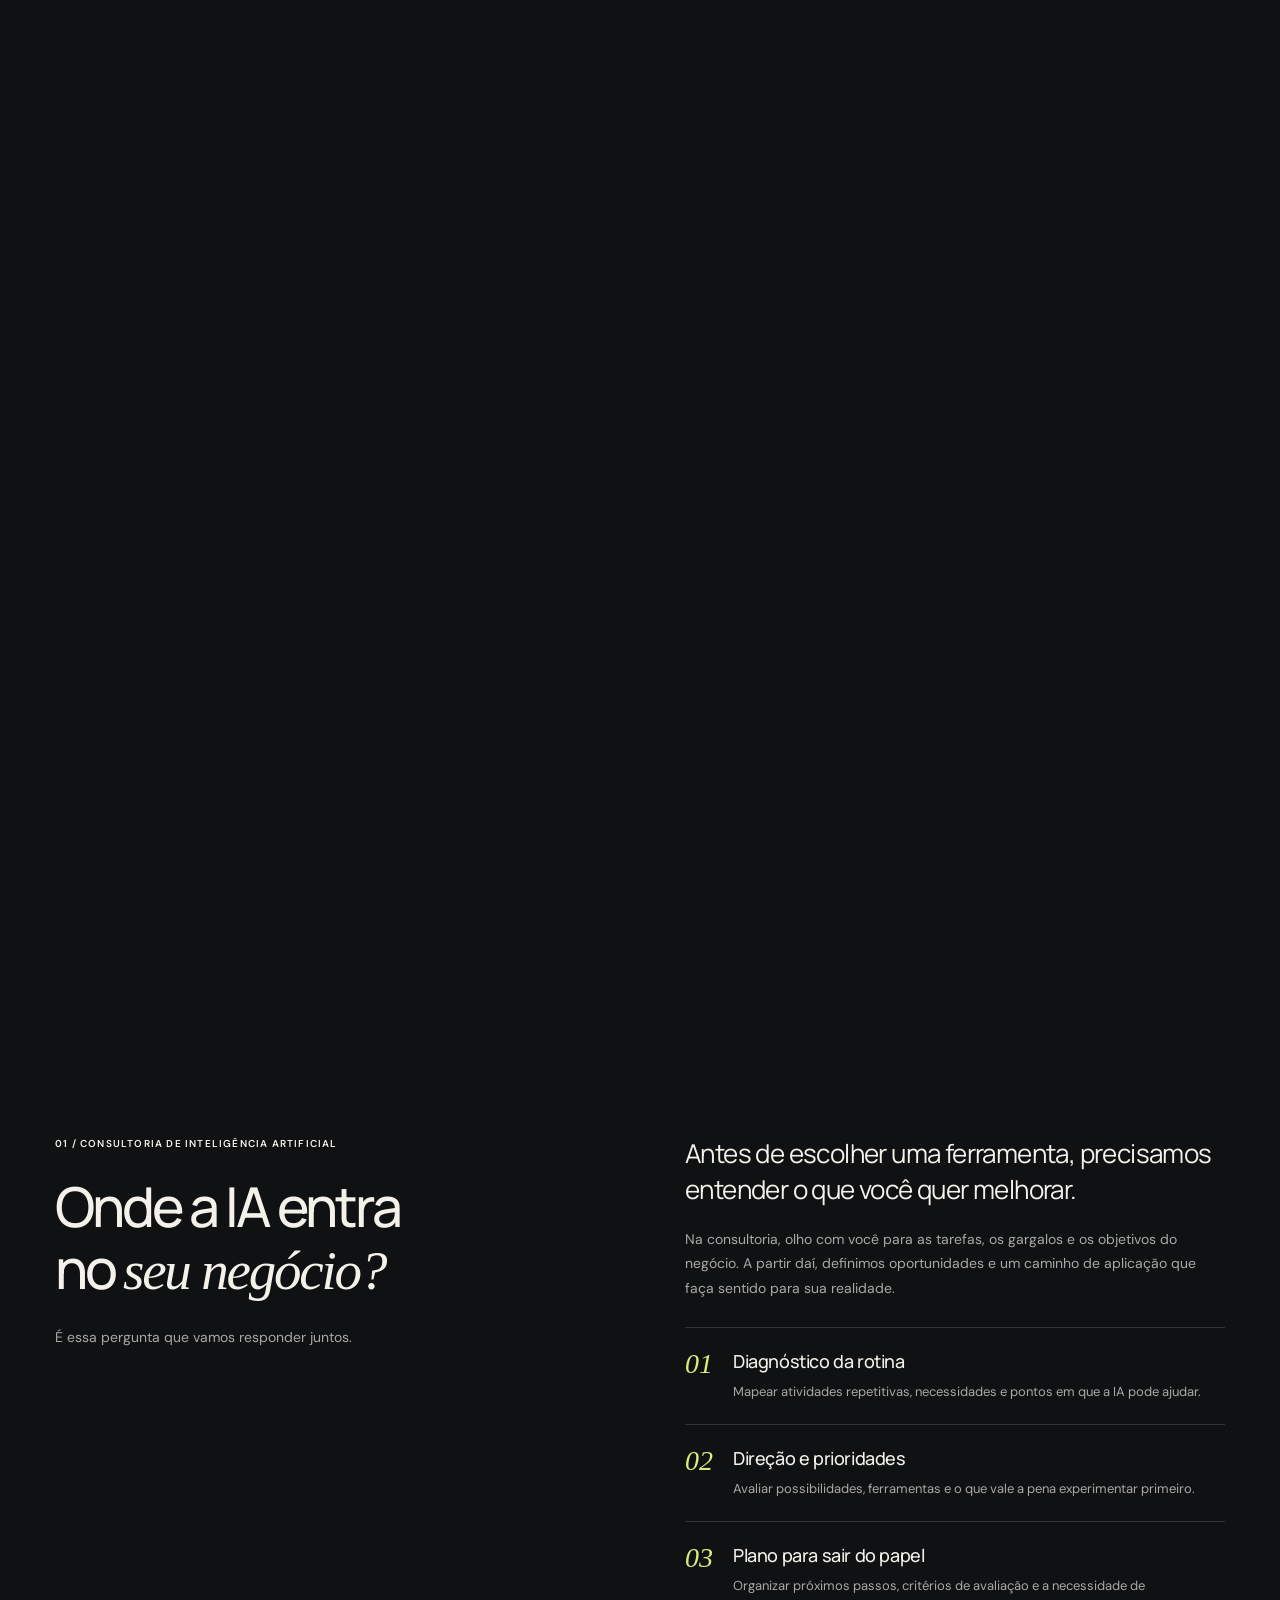
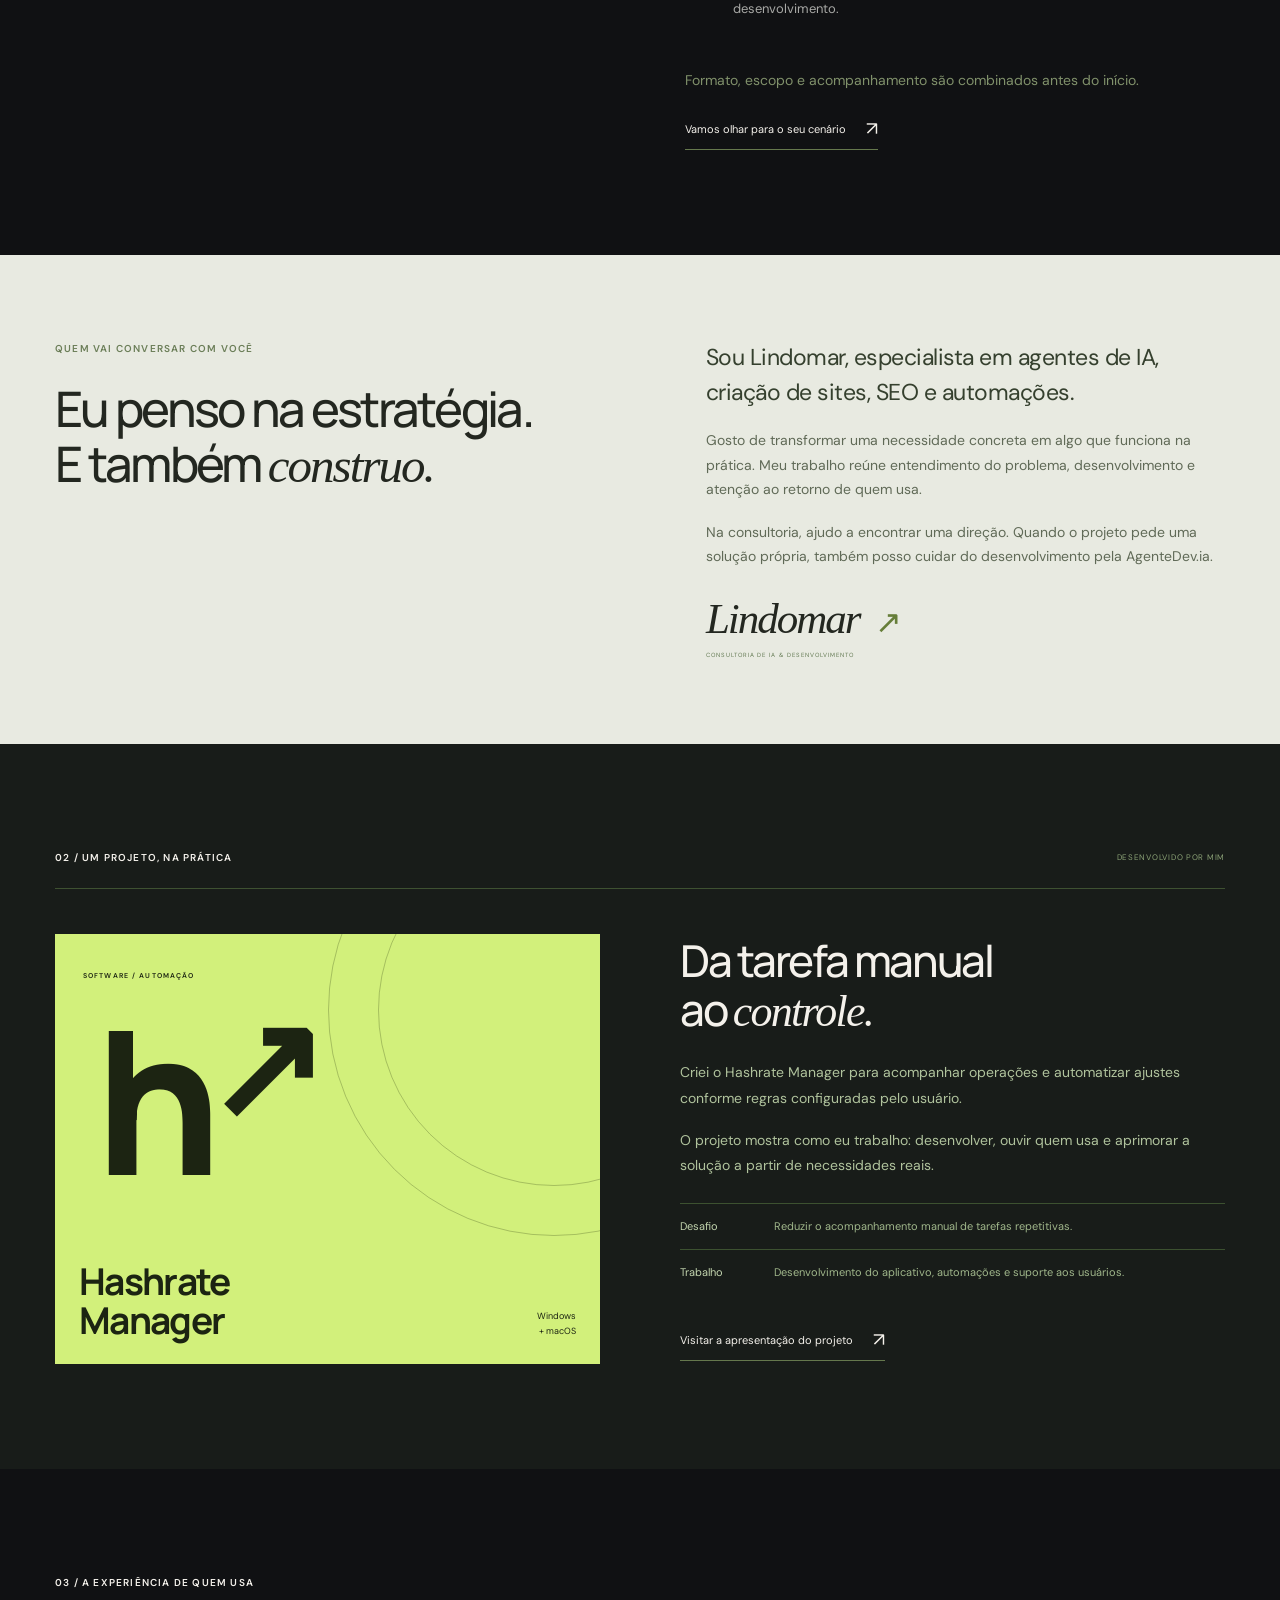
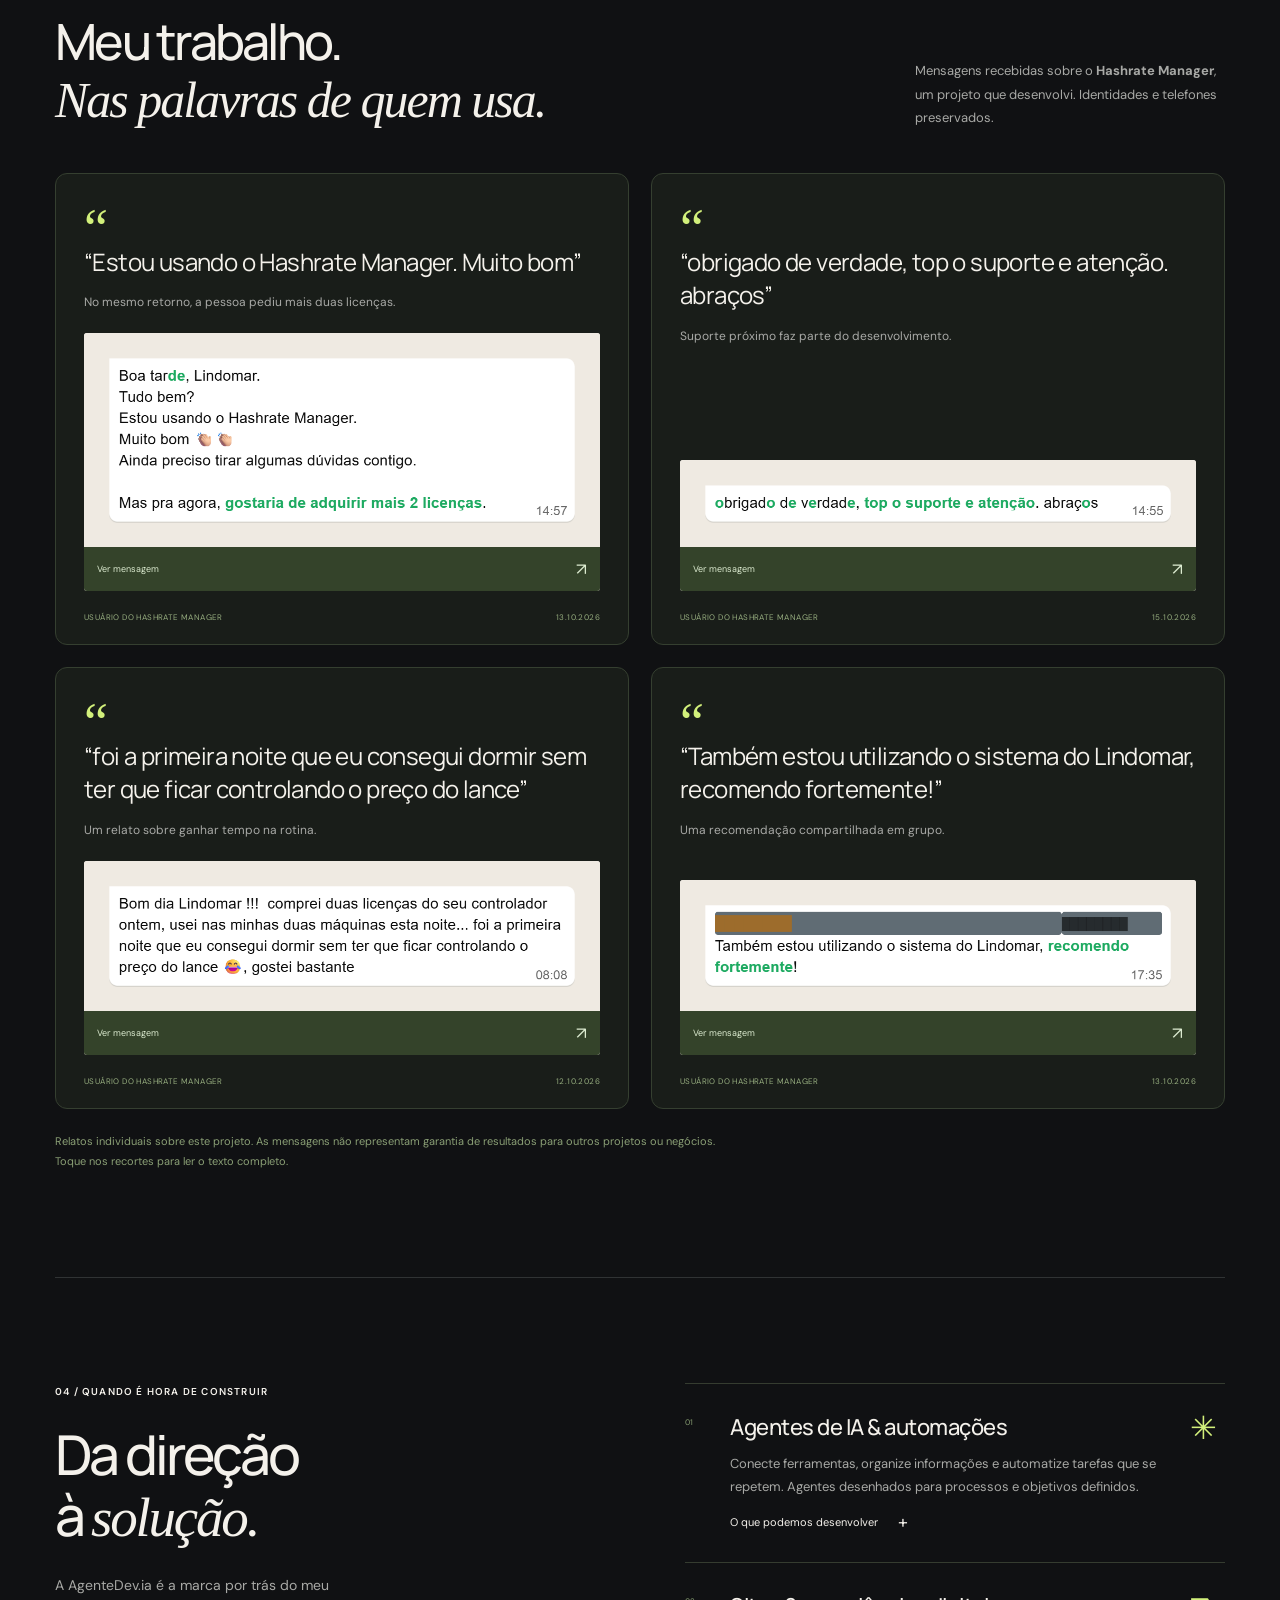
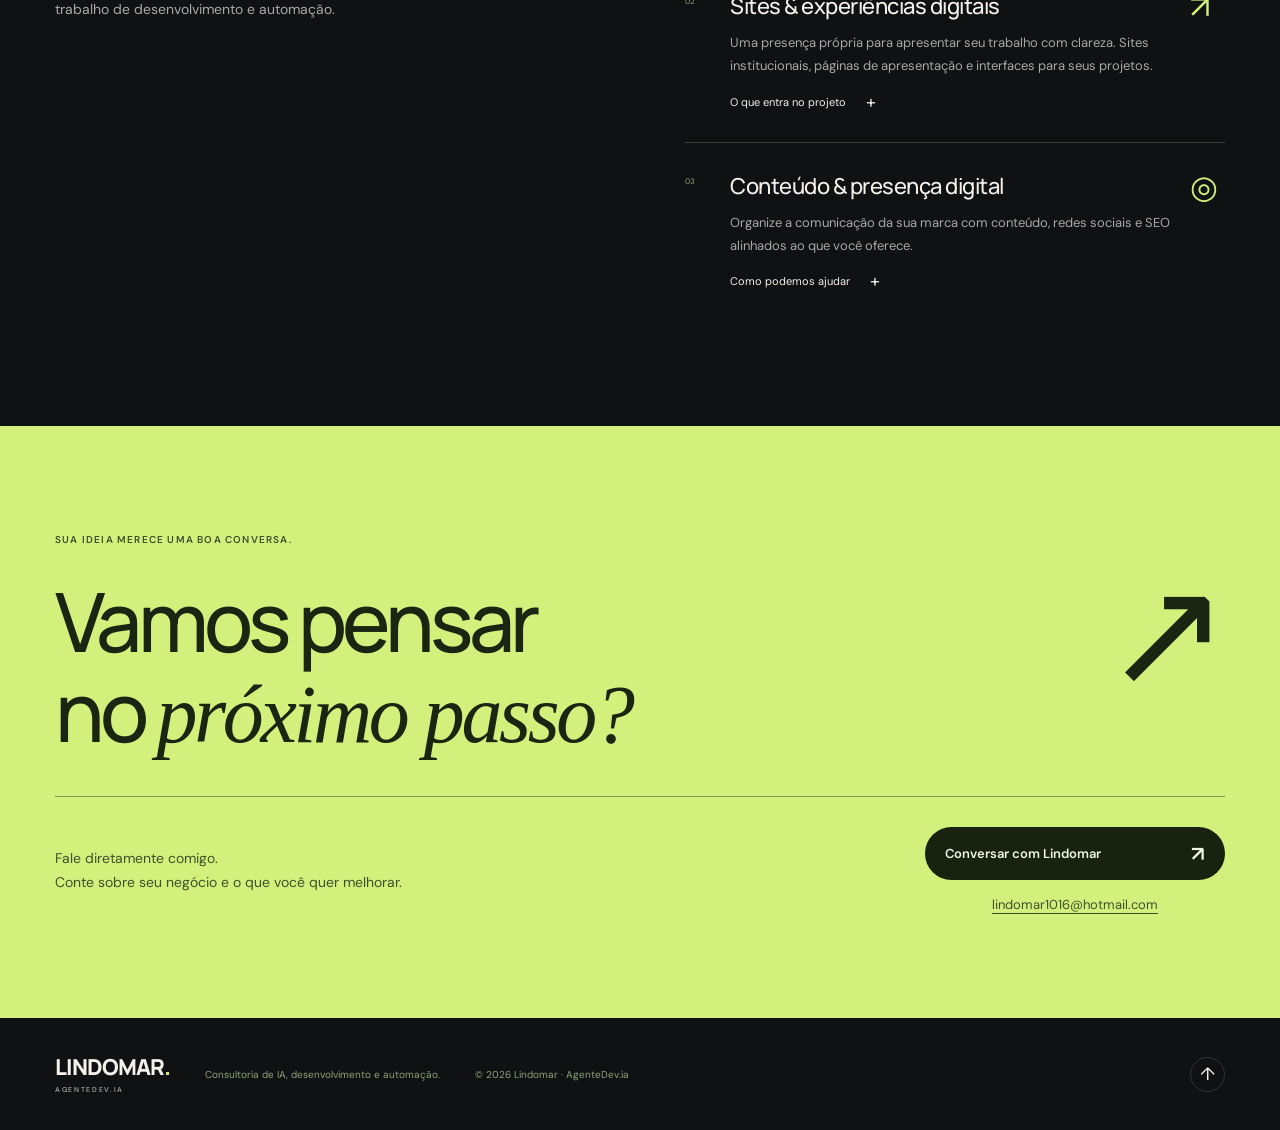
==== commit 5c9a4c7b: "Restore blazer portrait and enable animated experience by default" ====
--- a/index.html
+++ b/index.html
@@ -26,7 +26,7 @@
  <div class="story-pin">
   <div class="cinema-light" aria-hidden="true"></div><div class="cinema-grain" aria-hidden="true"></div>
   <div class="cinema-word" aria-hidden="true">POSSIBILIDADES.</div>
-  <figure class="cinema-portrait"><div class="portrait-frame"><img id="personal-portrait" src="assets/lindomar-casual.png" alt="Retrato de Lindomar, consultor de IA e desenvolvedor" width="1122" height="1402" fetchpriority="high"></div><figcaption>LINDOMAR / ESTRAT&Eacute;GIA + EXECU&Ccedil;&Atilde;O</figcaption></figure>
+  <figure class="cinema-portrait"><div class="portrait-frame"><img id="personal-portrait" src="assets/lindomar-profissional.png" alt="Retrato de Lindomar, consultor de IA e desenvolvedor" width="1122" height="1402" fetchpriority="high"></div><figcaption>LINDOMAR / ESTRAT&Eacute;GIA + EXECU&Ccedil;&Atilde;O</figcaption></figure>
   <div class="cinema-visual" aria-hidden="true"><canvas id="connection-canvas"></canvas><div class="core"><span class="core-ring"></span><span class="core-ring ring-two"></span><span class="core-symbol">&#10035;</span><small>INTELIG&Ecirc;NCIA<br>APLICADA</small></div>
    <div class="orbit-card" data-node="0"><span class="node-index">01</span><div><small>ENTENDER</small><strong>Seu processo</strong><p>O ponto de partida.</p></div><span class="node-icon">&#8599;</span></div>
    <div class="orbit-card" data-node="1"><span class="node-index">02</span><div><small>CONECTAR</small><strong>Agentes de IA</strong><p>Intelig&ecirc;ncia em a&ccedil;&atilde;o.</p></div><span class="node-icon">&#8599;</span></div>
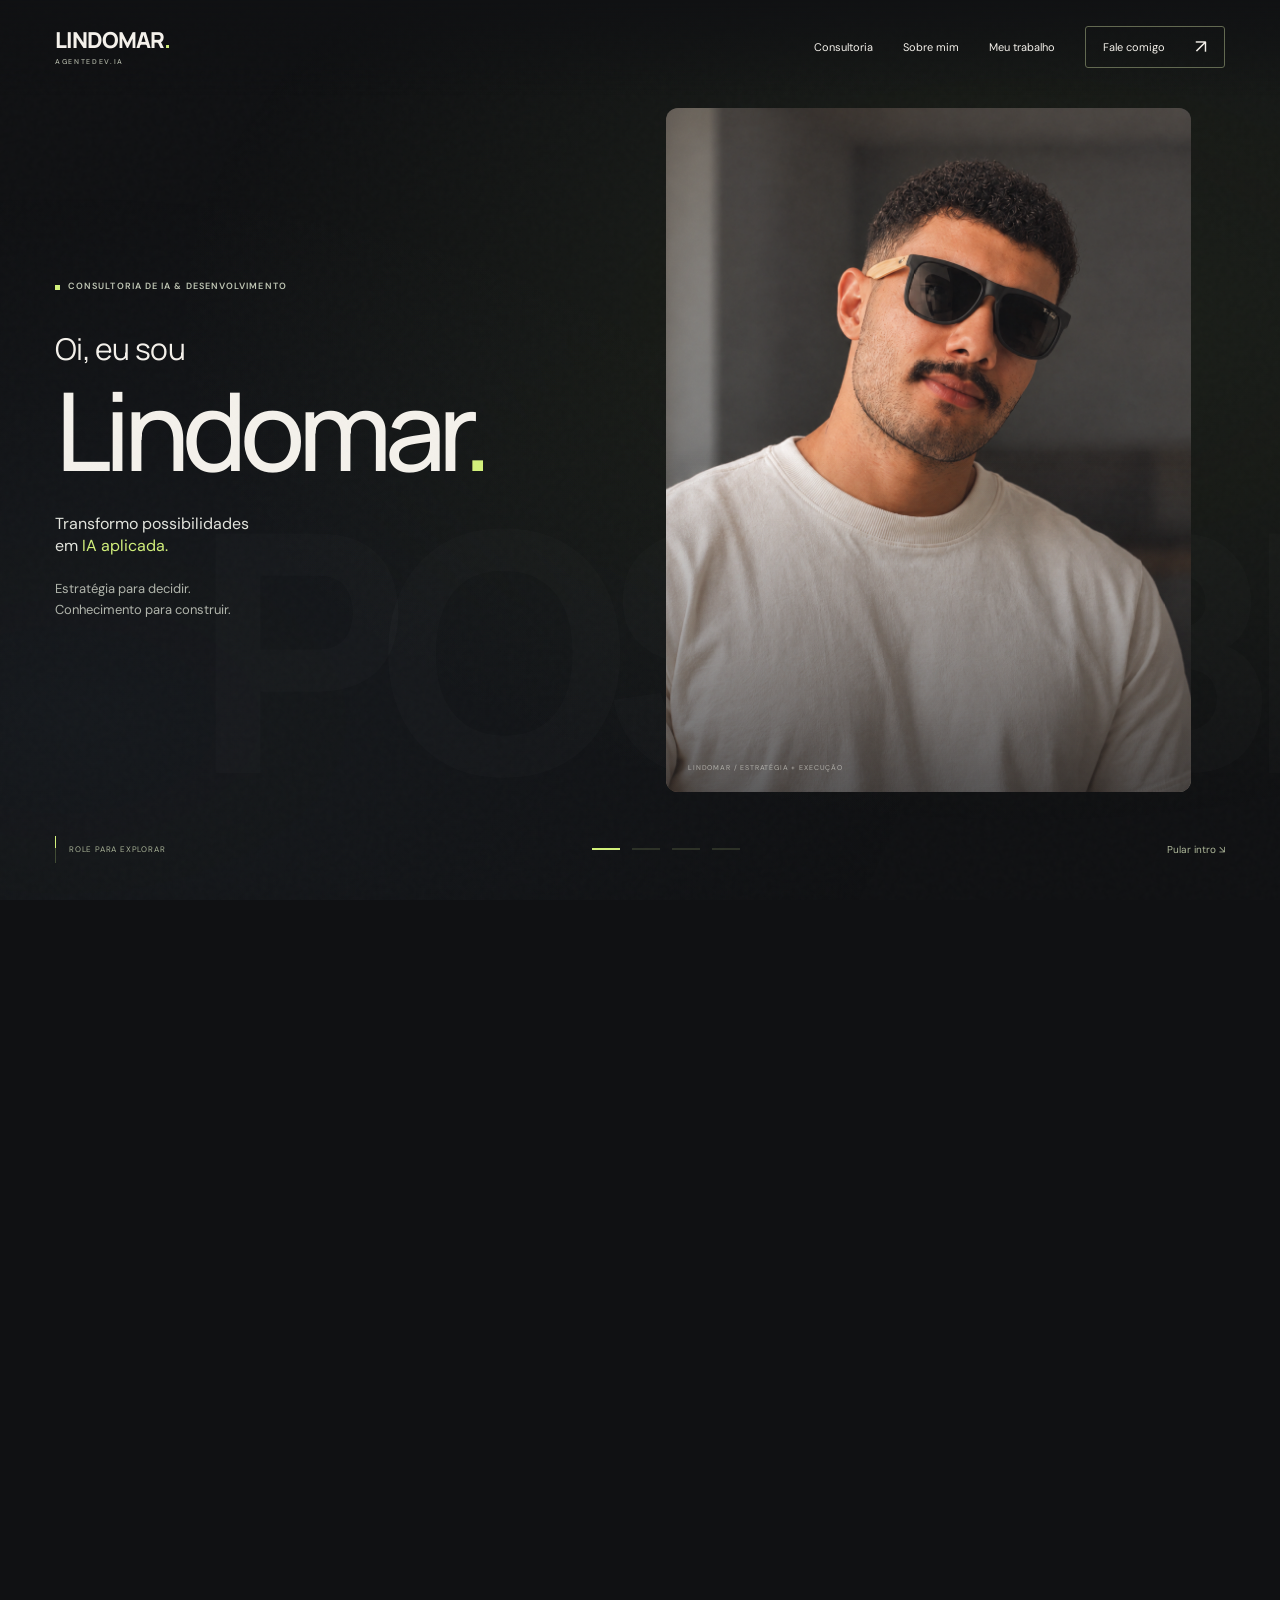
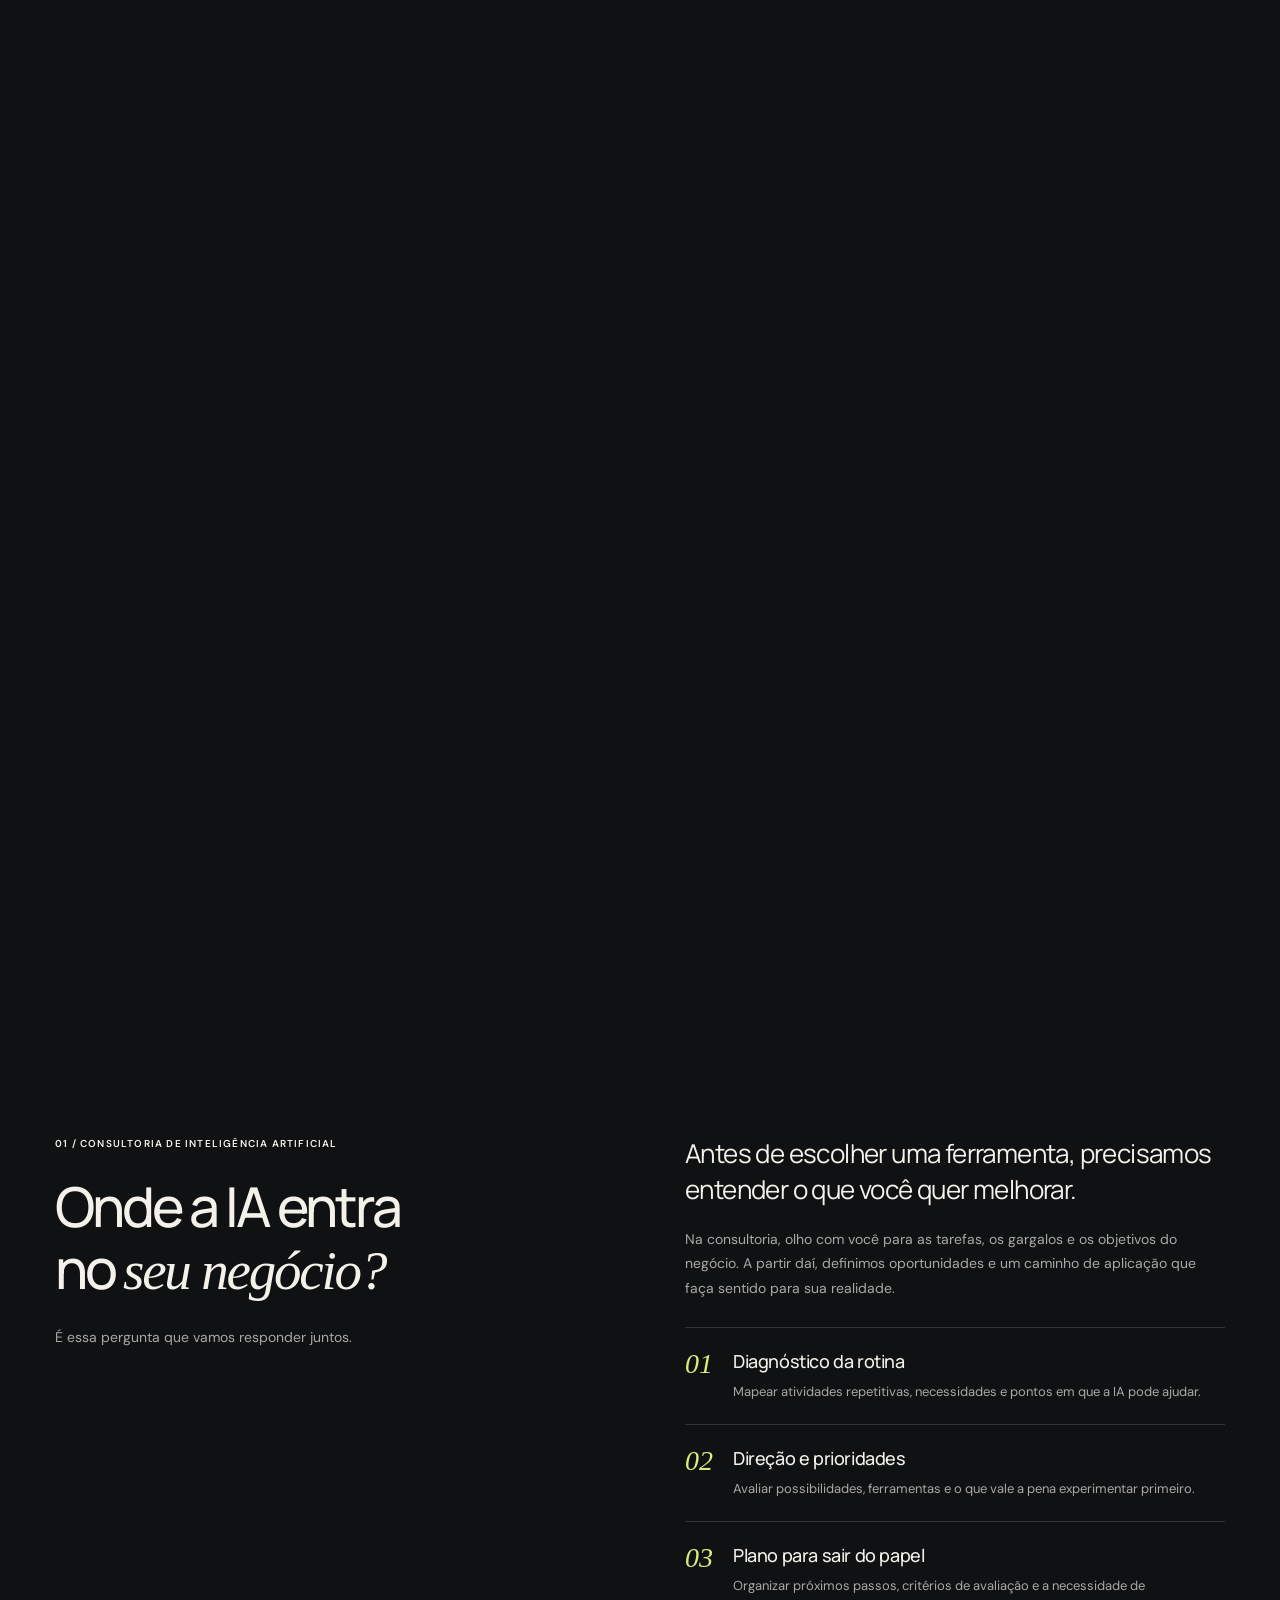
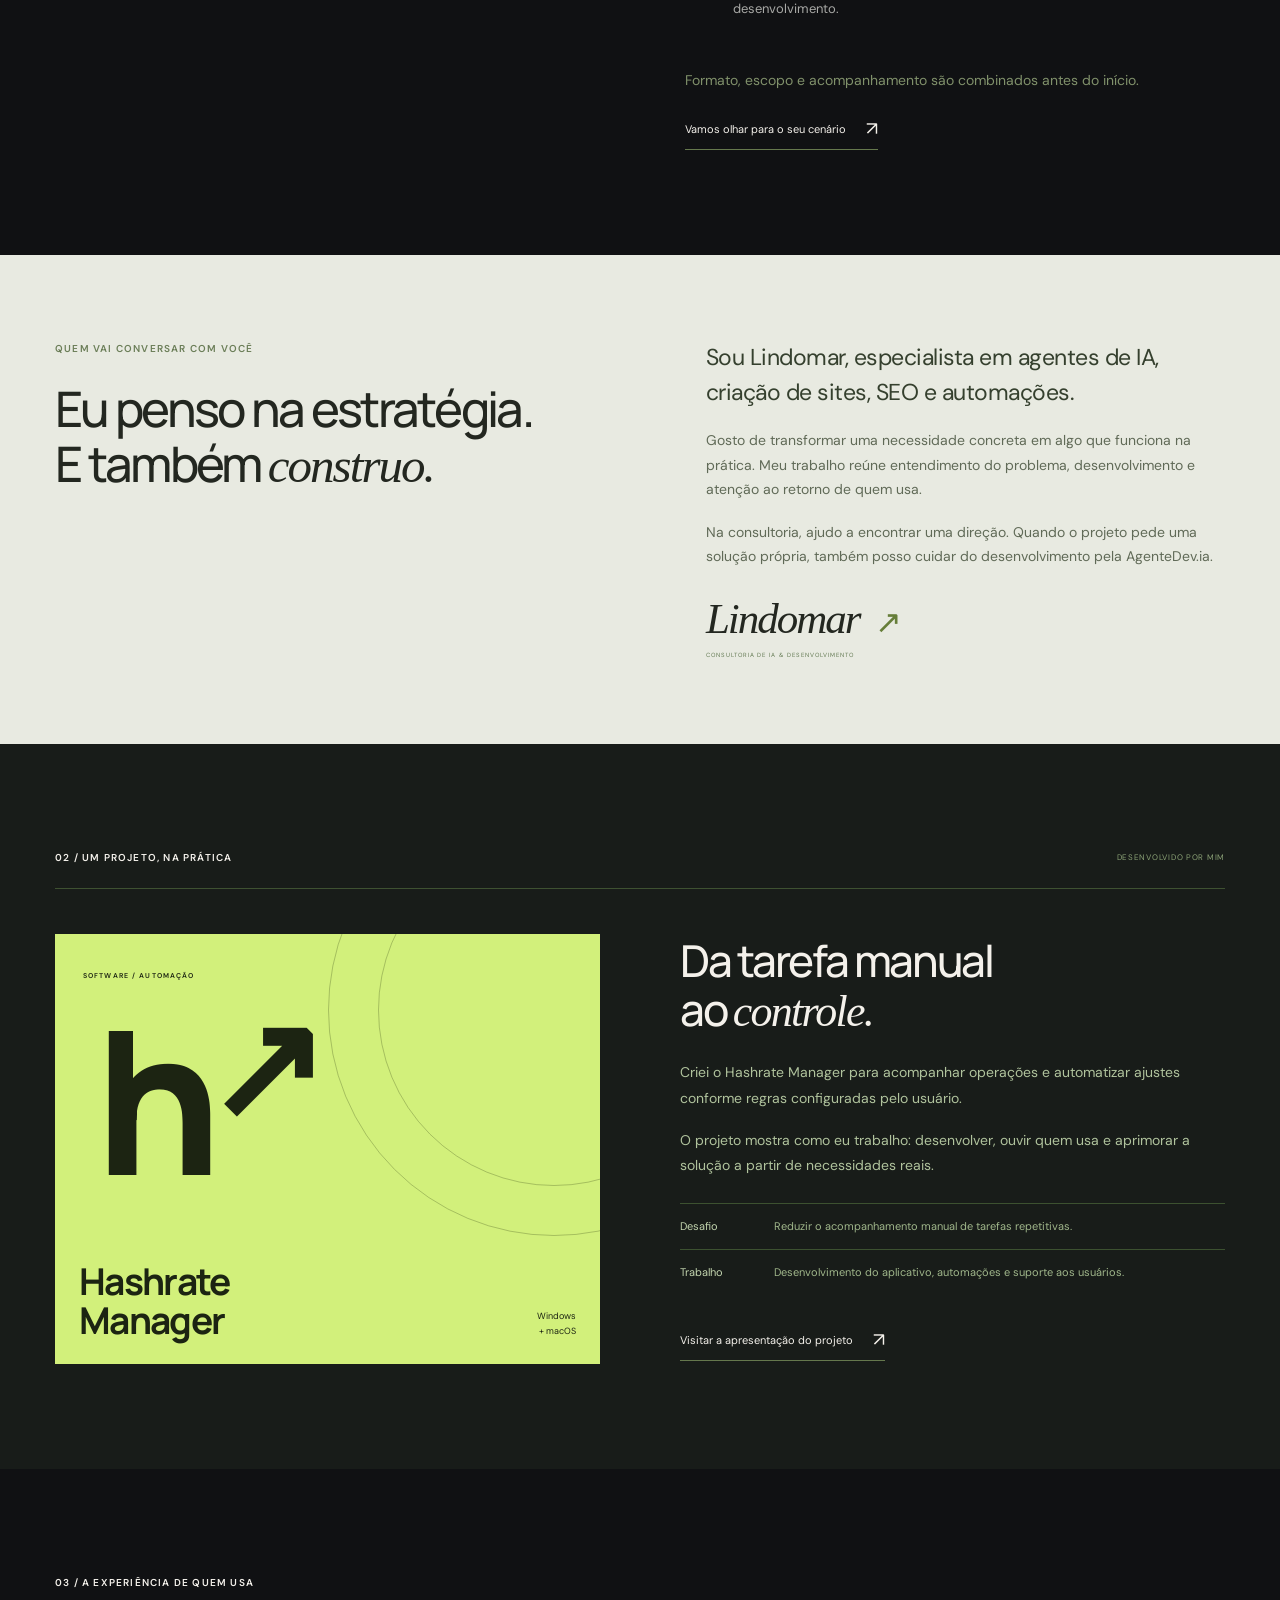
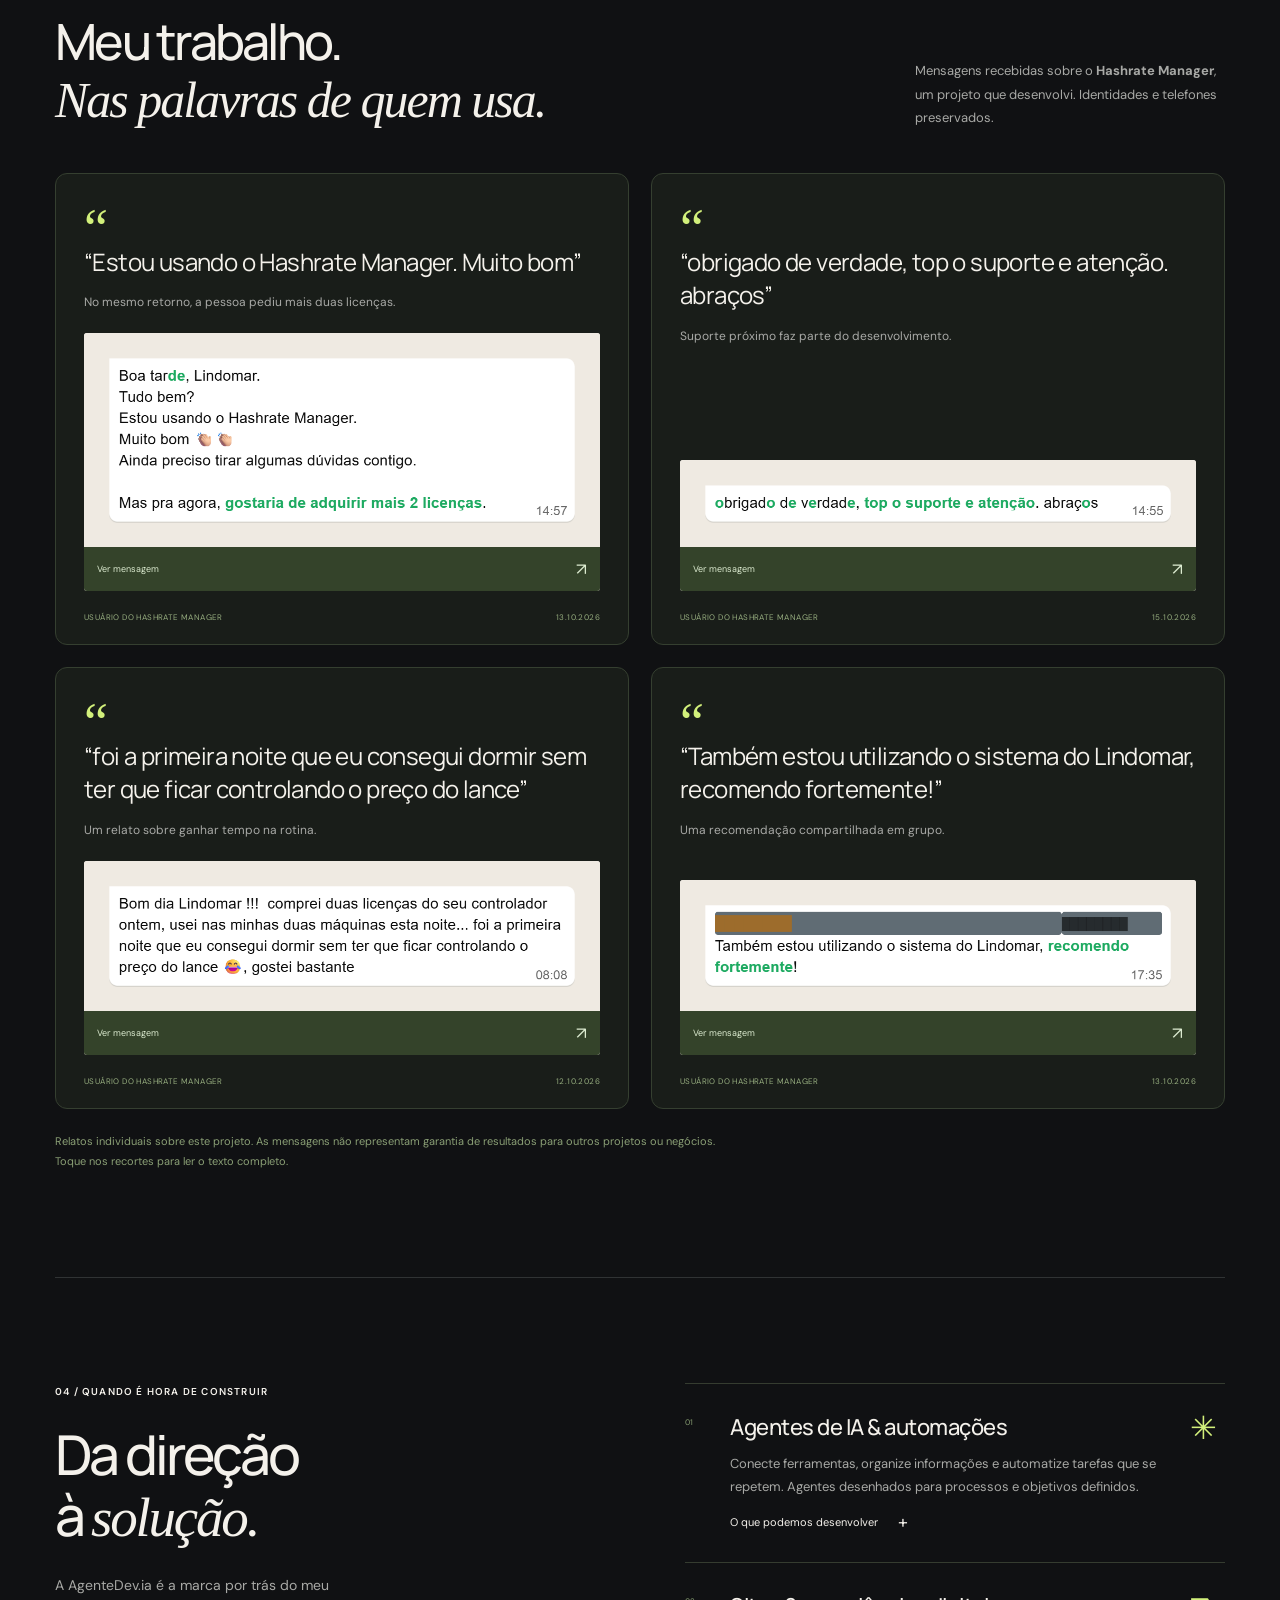
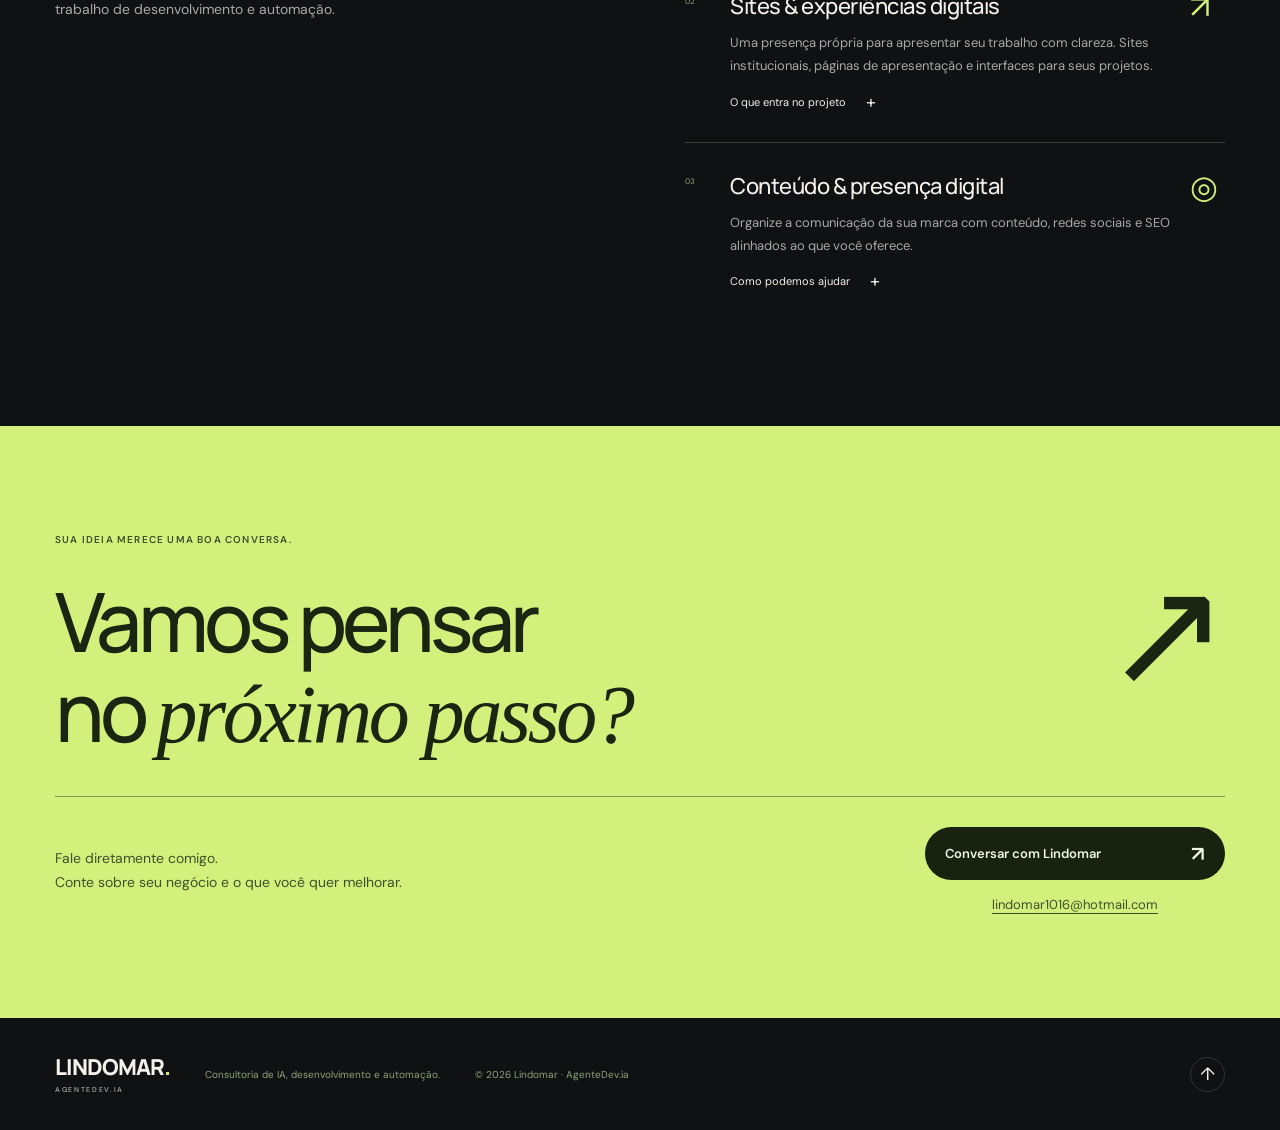
==== commit 8429e03f: "Use casual portrait with subtle natural smile" ====
--- a/index.html
+++ b/index.html
@@ -26,7 +26,7 @@
  <div class="story-pin">
   <div class="cinema-light" aria-hidden="true"></div><div class="cinema-grain" aria-hidden="true"></div>
   <div class="cinema-word" aria-hidden="true">POSSIBILIDADES.</div>
-  <figure class="cinema-portrait"><div class="portrait-frame"><img id="personal-portrait" src="assets/lindomar-profissional.png" alt="Retrato de Lindomar, consultor de IA e desenvolvedor" width="1122" height="1402" fetchpriority="high"></div><figcaption>LINDOMAR / ESTRAT&Eacute;GIA + EXECU&Ccedil;&Atilde;O</figcaption></figure>
+  <figure class="cinema-portrait"><div class="portrait-frame"><img id="personal-portrait" src="assets/lindomar-sorriso.png" alt="Retrato de Lindomar, consultor de IA e desenvolvedor" width="1122" height="1402" fetchpriority="high"></div><figcaption>LINDOMAR / ESTRAT&Eacute;GIA + EXECU&Ccedil;&Atilde;O</figcaption></figure>
   <div class="cinema-visual" aria-hidden="true"><canvas id="connection-canvas"></canvas><div class="core"><span class="core-ring"></span><span class="core-ring ring-two"></span><span class="core-symbol">&#10035;</span><small>INTELIG&Ecirc;NCIA<br>APLICADA</small></div>
    <div class="orbit-card" data-node="0"><span class="node-index">01</span><div><small>ENTENDER</small><strong>Seu processo</strong><p>O ponto de partida.</p></div><span class="node-icon">&#8599;</span></div>
    <div class="orbit-card" data-node="1"><span class="node-index">02</span><div><small>CONECTAR</small><strong>Agentes de IA</strong><p>Intelig&ecirc;ncia em a&ccedil;&atilde;o.</p></div><span class="node-icon">&#8599;</span></div>
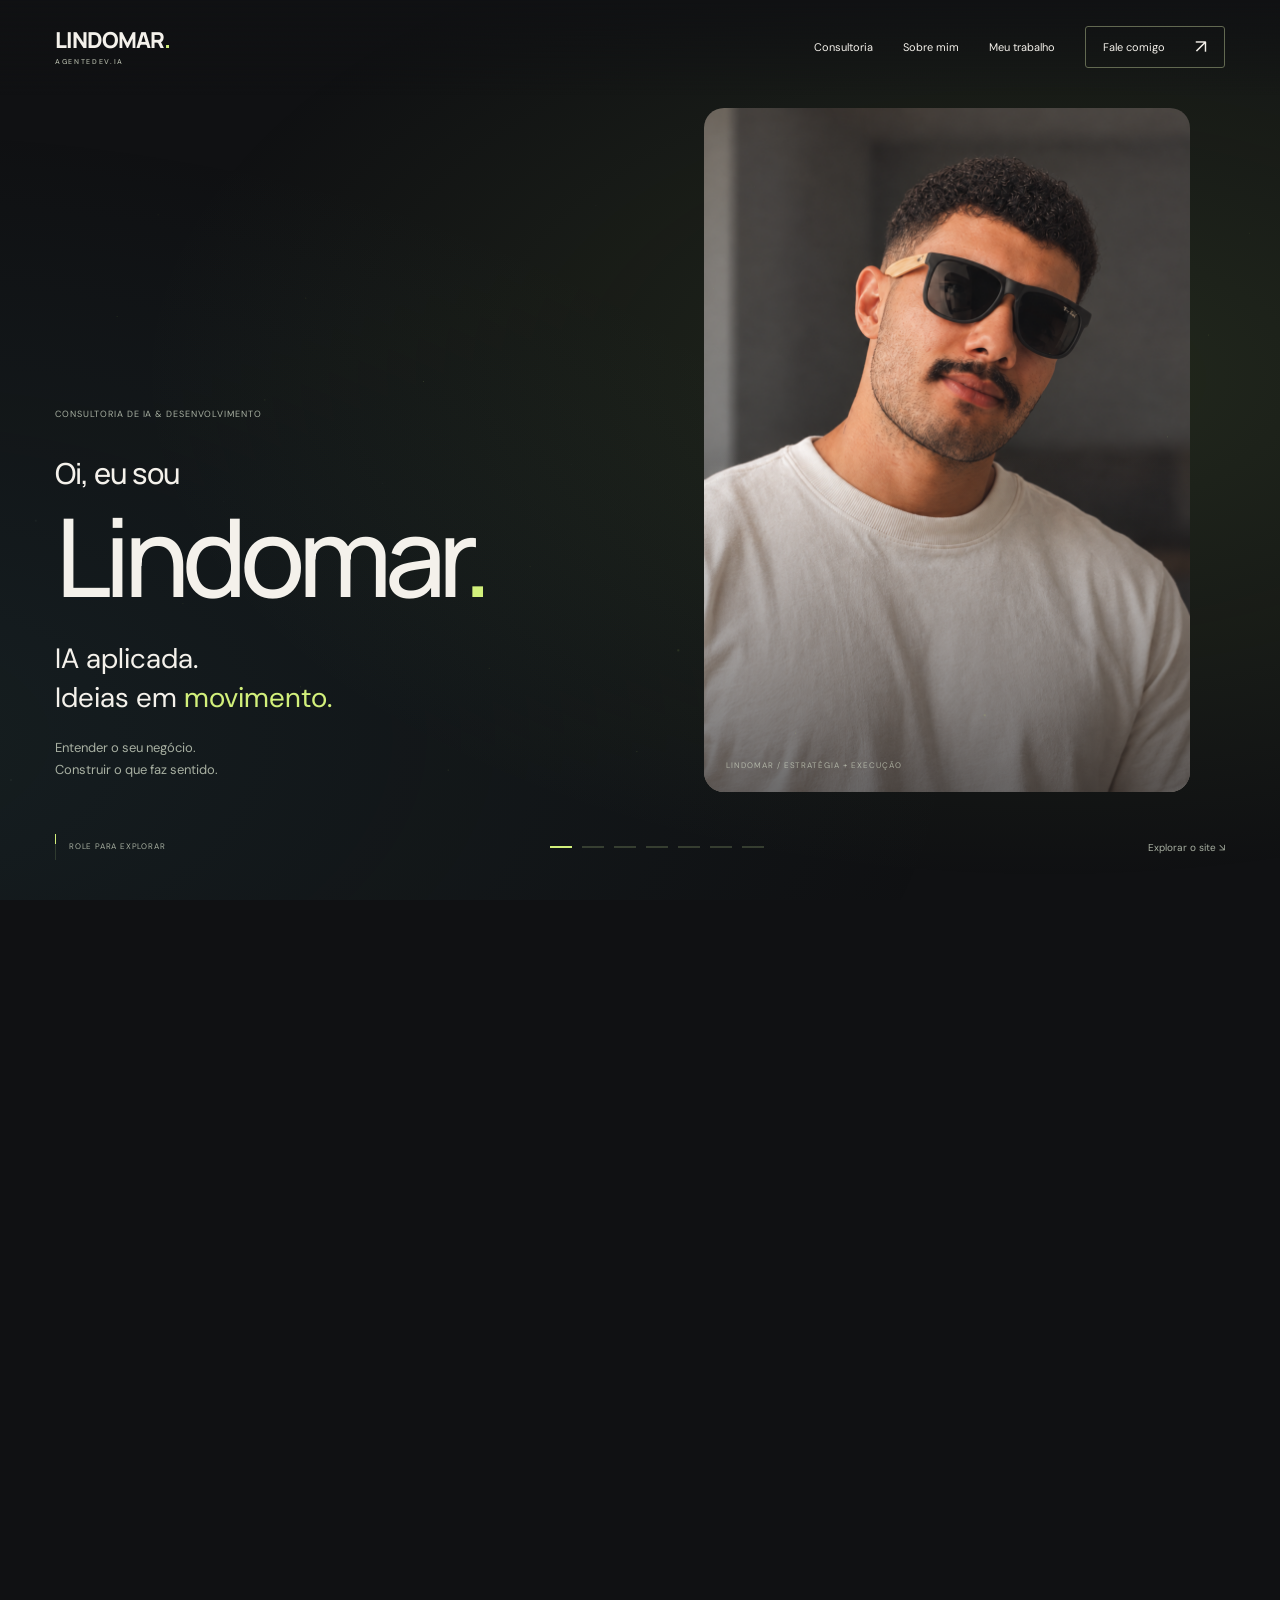
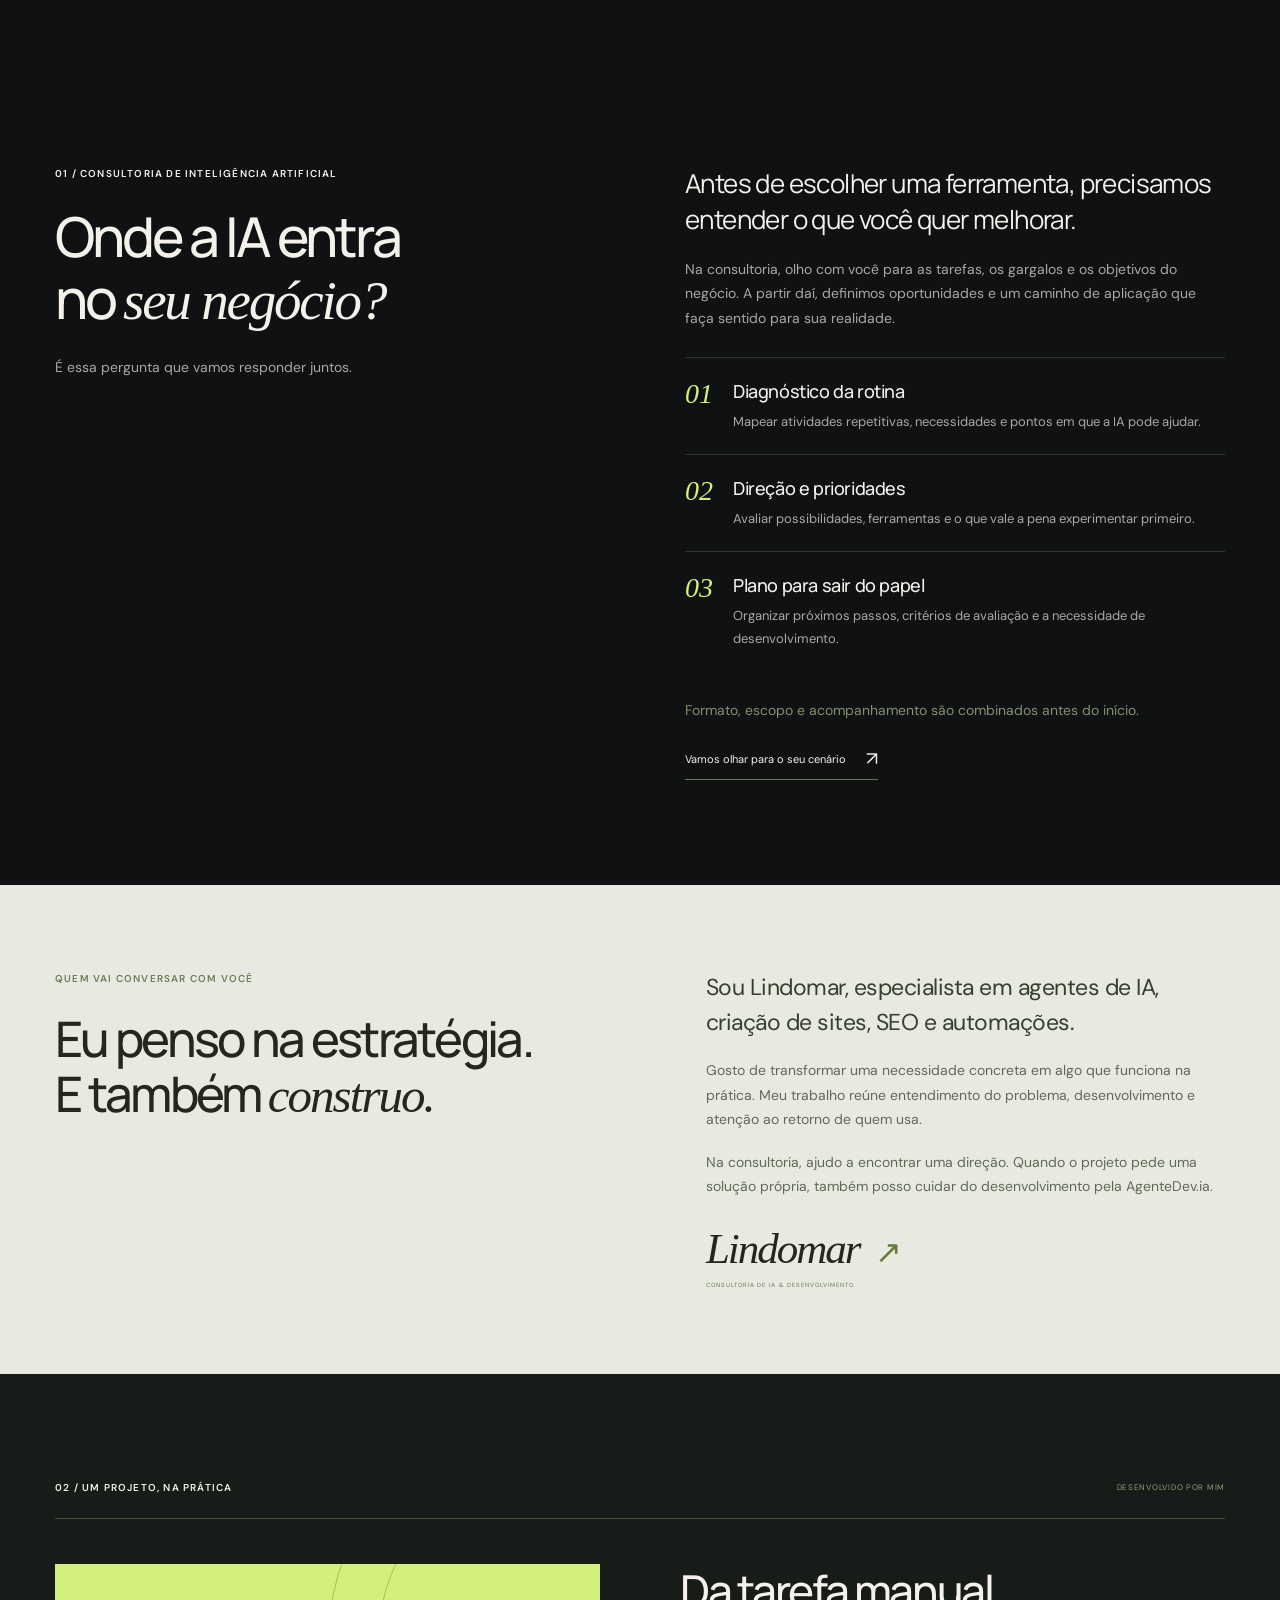
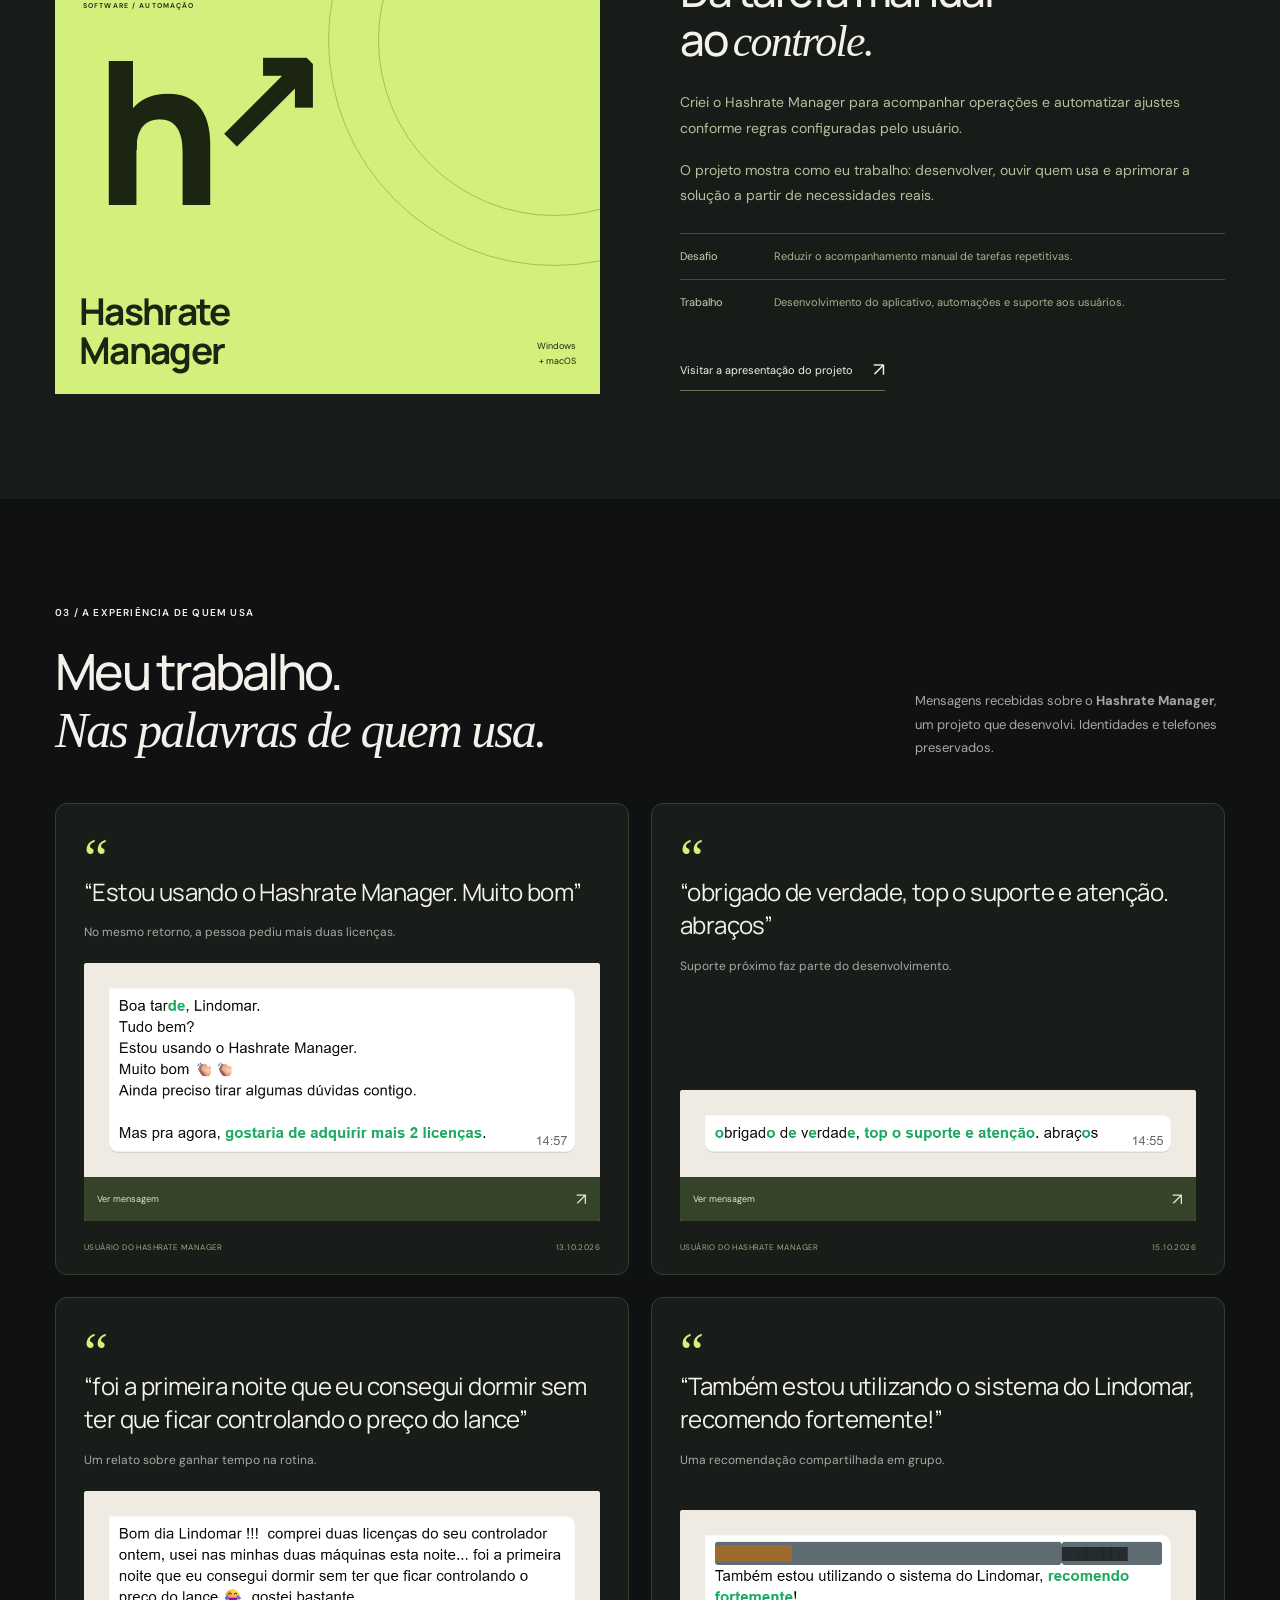
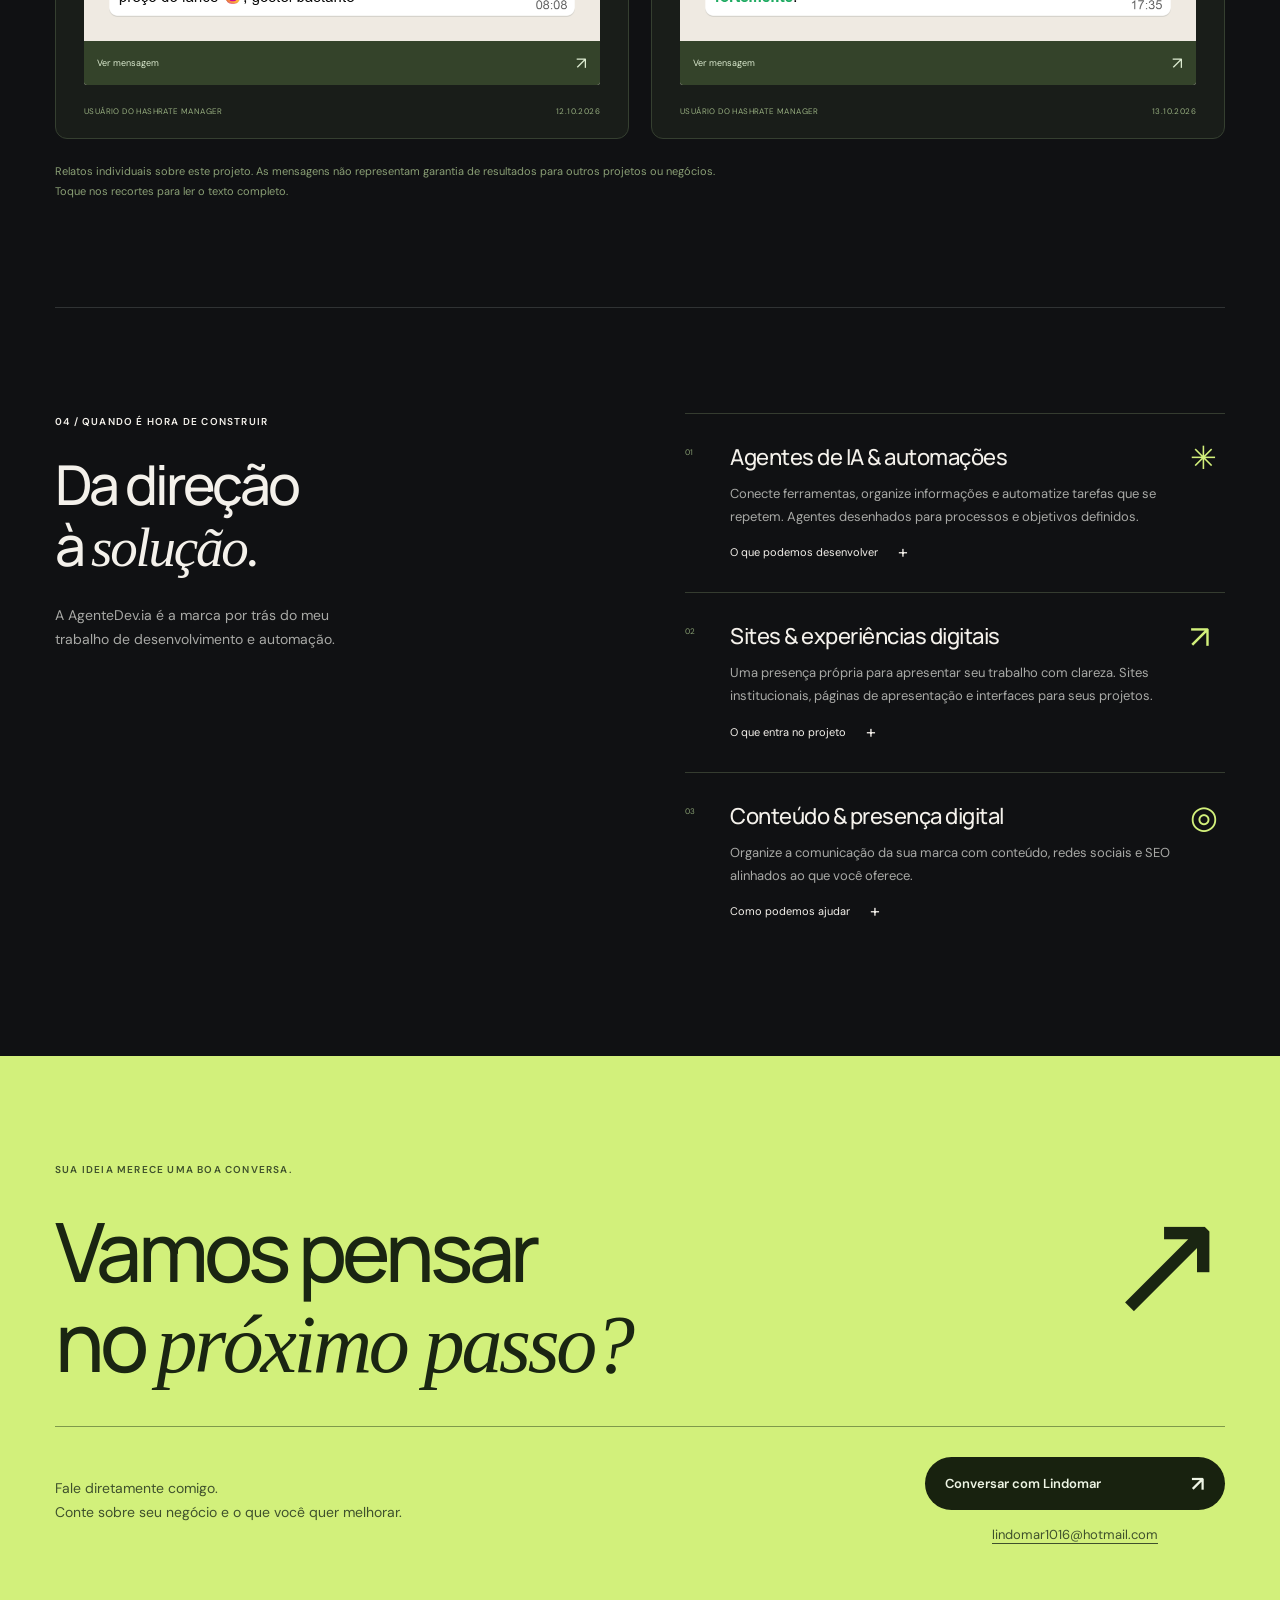
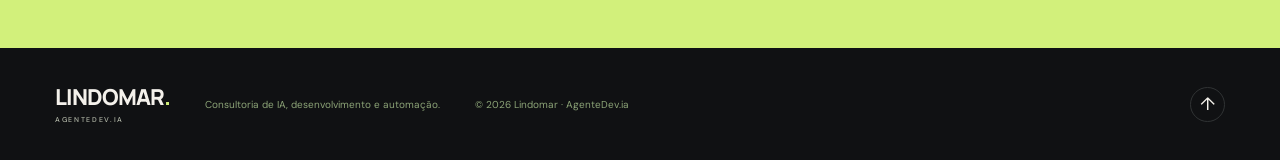
==== commit ee005286: "Build seamless native scroll presentation for Lindomar AI expertise" ====
--- a/index.html
+++ b/index.html
@@ -9,39 +9,61 @@
   <meta property="og:title" content="Lindomar — Consultoria de IA & Desenvolvimento | AgenteDev.ia">
   <meta property="og:description" content="Consultoria de IA, agentes e automações. Da decisão de onde começar à construção da solução.">
   <meta property="og:type" content="website">
-  <meta property="og:image" content="https://beautiful-sea.github.io/agentedev/assets/social.svg">
+  <meta property="og:url" content="https://beautiful-sea.github.io/agentedev/">
+  <meta property="og:site_name" content="Lindomar · AgenteDev.ia">
+  <meta property="og:locale" content="pt_BR">
+  <meta property="og:image" content="https://beautiful-sea.github.io/agentedev/assets/social-lindomar-v4.jpg">
+  <meta property="og:image:secure_url" content="https://beautiful-sea.github.io/agentedev/assets/social-lindomar-v4.jpg">
+  <meta property="og:image:type" content="image/jpeg">
+  <meta property="og:image:width" content="1200">
+  <meta property="og:image:height" content="630">
+  <meta property="og:image:alt" content="Lindomar · AgenteDev.ia. Consultoria de IA e desenvolvimento. IA aplicada. Ideias em movimento.">
+  <meta name="twitter:card" content="summary_large_image">
+  <meta name="twitter:title" content="Lindomar — Consultoria de IA & Desenvolvimento | AgenteDev.ia">
+  <meta name="twitter:description" content="Consultoria de IA, agentes e automações. Da decisão de onde começar à construção da solução.">
+  <meta name="twitter:image" content="https://beautiful-sea.github.io/agentedev/assets/social-lindomar-v4.jpg">
+  <meta name="twitter:image:alt" content="Lindomar · AgenteDev.ia. Consultoria de IA e desenvolvimento.">
   <title>Lindomar — Consultoria de IA & Desenvolvimento | AgenteDev.ia</title>
   <link rel="icon" type="image/svg+xml" href="assets/favicon.svg">
   <link rel="stylesheet" href="story.css">
   <link rel="stylesheet" href="cinema.css">
+  <link rel="stylesheet" href="native-intro.css">
   <script src="site-config.js" defer></script>
   <script src="script.js" defer></script>
-  <script src="story.js" defer></script>
+  <script src="native-intro.js" defer></script>
 </head>
 <body>
 <a class="skip" href="#conteudo">Pular para o conteúdo</a>
 <header class="header wrap"><a class="personal-brand" href="#inicio" aria-label="Lindomar, início">LINDOMAR<span>.</span><small>AGENTEDEV.IA</small></a><button class="menu-toggle" aria-expanded="false" aria-controls="navigation" aria-label="Abrir menu"><span></span><span></span></button><nav id="navigation" aria-label="Navegação principal"><a href="#consultoria">Consultoria</a><a href="#sobre">Sobre mim</a><a href="#projeto">Meu trabalho</a><a class="nav-cta" href="#contato">Fale comigo <span aria-hidden="true">↗</span></a></nav></header>
 <main id="conteudo">
-<section id="inicio" class="scroll-story cinema" aria-label="Apresenta&ccedil;&atilde;o interativa de Lindomar">
- <div class="story-pin">
-  <div class="cinema-light" aria-hidden="true"></div><div class="cinema-grain" aria-hidden="true"></div>
-  <div class="cinema-word" aria-hidden="true">POSSIBILIDADES.</div>
-  <figure class="cinema-portrait"><div class="portrait-frame"><img id="personal-portrait" src="assets/lindomar-sorriso.png" alt="Retrato de Lindomar, consultor de IA e desenvolvedor" width="1122" height="1402" fetchpriority="high"></div><figcaption>LINDOMAR / ESTRAT&Eacute;GIA + EXECU&Ccedil;&Atilde;O</figcaption></figure>
-  <div class="cinema-visual" aria-hidden="true"><canvas id="connection-canvas"></canvas><div class="core"><span class="core-ring"></span><span class="core-ring ring-two"></span><span class="core-symbol">&#10035;</span><small>INTELIG&Ecirc;NCIA<br>APLICADA</small></div>
-   <div class="orbit-card" data-node="0"><span class="node-index">01</span><div><small>ENTENDER</small><strong>Seu processo</strong><p>O ponto de partida.</p></div><span class="node-icon">&#8599;</span></div>
-   <div class="orbit-card" data-node="1"><span class="node-index">02</span><div><small>CONECTAR</small><strong>Agentes de IA</strong><p>Intelig&ecirc;ncia em a&ccedil;&atilde;o.</p></div><span class="node-icon">&#8599;</span></div>
-   <div class="orbit-card" data-node="2"><span class="node-index">03</span><div><small>CONSTRUIR</small><strong>Sua solu&ccedil;&atilde;o</strong><p>Feita para sua rotina.</p></div><span class="node-icon">&#8599;</span></div>
-   <span class="visual-caption">UM FLUXO ILUSTRATIVO. POSSIBILIDADES REAIS.</span>
+<section id="inicio" class="native-intro" aria-label="Lindomar: uma experiência de inteligência aplicada">
+ <div class="native-pin">
+  <div class="ni-aura" aria-hidden="true"></div><div class="ni-grid" aria-hidden="true"></div>
+  <canvas id="native-canvas" aria-hidden="true"></canvas>
+  <figure class="ni-portrait"><img src="assets/lindomar-sorriso.png" alt="Lindomar, especialista em IA, automações e desenvolvimento" width="1122" height="1402" fetchpriority="high"><figcaption>LINDOMAR / ESTRATÉGIA + EXECUÇÃO</figcaption></figure>
+  <div class="ni-scenes">
+   <section class="ni-scene ni-cover" data-ni-scene="0"><div class="ni-copy"><p class="ni-eyebrow">CONSULTORIA DE IA & DESENVOLVIMENTO</p><h1><span class="ni-line"><span>Oi, eu sou</span></span><span class="ni-line"><strong>Lindomar<em>.</em></strong></span></h1><p class="ni-lead">IA aplicada.<br>Ideias em <em>movimento.</em></p><p class="ni-description">Entender o seu negócio.<br>Construir o que faz sentido.</p></div></section>
+   <section class="ni-scene" data-ni-scene="1" aria-hidden="true" inert><div class="ni-copy"><p class="ni-eyebrow">01 / AS POSSIBILIDADES SE CONECTAM</p><h2><span class="ni-line"><span>Informação.</span></span><span class="ni-line"><span><em>Contexto.</em></span></span><span class="ni-line"><span>Ação.</span></span></h2><p class="ni-description">Agentes que entendem o contexto.<br>Ferramentas que trabalham juntas.</p></div></section>
+   <section class="ni-scene" data-ni-scene="2" aria-hidden="true" inert><div class="ni-copy"><p class="ni-eyebrow">02 / CONSULTORIA DE INTELIGÊNCIA ARTIFICIAL</p><h2><span class="ni-line"><span>Clareza</span></span><span class="ni-line"><span>para <em>começar.</em></span></span></h2><p class="ni-description">Olhar para a sua rotina.<br>Encontrar oportunidades.<br>Definir os próximos passos.</p></div></section>
+   <section class="ni-scene" data-ni-scene="3" aria-hidden="true" inert><div class="ni-copy"><p class="ni-eyebrow">03 / DA ESTRATÉGIA AO DESENVOLVIMENTO</p><h2><span class="ni-line"><span>Desenhar.</span></span><span class="ni-line"><span>Conectar.</span></span><span class="ni-line"><span><em>Construir.</em></span></span></h2><p class="ni-description">Agentes de IA, automações e sistemas.<br>A solução ganha forma.</p></div></section>
+   <section class="ni-scene" data-ni-scene="4" aria-hidden="true" inert><div class="ni-copy"><p class="ni-eyebrow">04 / UM PROCESSO EM MOVIMENTO</p><h2><span class="ni-line"><span>Do pedido</span></span><span class="ni-line"><span>ao fluxo</span></span><span class="ni-line"><span><em>funcionando.</em></span></span></h2><p class="ni-description">Informação organizada, ferramentas<br>conectadas e acompanhamento.</p></div></section>
+   <section class="ni-scene" data-ni-scene="5" aria-hidden="true" inert><div class="ni-copy"><p class="ni-eyebrow">05 / TECNOLOGIA COM PROPÓSITO</p><h2><span class="ni-line"><span>Feito pra</span></span><span class="ni-line"><span><em>quem usa.</em></span></span></h2><p class="ni-description">Com testes, ajustes e atenção<br>à sua realidade.</p></div></section>
+   <section class="ni-scene ni-finale" data-ni-scene="6" aria-hidden="true" inert><div class="ni-copy"><p class="ni-eyebrow">A PRÓXIMA POSSIBILIDADE PODE SER A SUA.</p><h2><span class="ni-line"><span>Vamos explorar</span></span><span class="ni-line"><span>o seu <em>próximo</em></span></span><span class="ni-line"><span><em>passo?</em></span></span></h2><p class="ni-description">Me conte o que você quer transformar.</p><a class="button dark ni-cta" data-contact="consultoria" href="https://wa.me/5524998734138" target="_blank" rel="noopener noreferrer">Converse comigo <span aria-hidden="true">↗</span></a><a class="ni-work" href="#projeto">Conheça um projeto real <span aria-hidden="true">↗</span></a></div></section>
   </div>
-  <div class="scene-stack">
-   <section class="story-scene scene-intro" data-story-scene="0" aria-labelledby="intro-title"><div class="scene-copy"><p class="eyebrow"><span class="tiny-square"></span> CONSULTORIA DE IA & DESENVOLVIMENTO</p><h1 id="intro-title"><span class="line"><span>Oi, eu sou</span></span><span class="line"><strong>Lindomar<span class="accent">.</span></strong></span></h1><p class="cinema-lead">Transformo possibilidades<br>em <em>IA aplicada.</em></p><p class="intro-detail">Estrat&eacute;gia para decidir.<br>Conhecimento para construir.</p></div></section>
-   <section class="story-scene scene-strategy" data-story-scene="1" aria-labelledby="strategy-title"><div class="scene-copy"><p class="eyebrow">01 / CLAREZA ANTES DA TECNOLOGIA</p><h2 id="strategy-title"><span class="line"><span>Menos ru&iacute;do.</span></span><span class="line"><span>Mais <em>dire&ccedil;&atilde;o.</em></span></span></h2><p>Eu ajudo voc&ecirc; a descobrir onde a IA<br>faz sentido no seu neg&oacute;cio.</p></div></section>
-   <section class="story-scene scene-build" data-story-scene="2" aria-labelledby="build-title"><div class="scene-copy"><p class="eyebrow">02 / AS IDEIAS GANHAM FORMA</p><h2 id="build-title"><span class="line"><span>Conectar.</span></span><span class="line"><span>Construir.</span></span><span class="line"><span><em>Fazer acontecer.</em></span></span></h2><p>Agentes, automa&ccedil;&otilde;es e sistemas.<br>Da estrat&eacute;gia &agrave; solu&ccedil;&atilde;o funcionando.</p></div></section>
-   <section class="story-scene scene-invite" data-story-scene="3" aria-labelledby="invite-title"><div class="scene-copy"><p class="eyebrow">03 / A PR&Oacute;XIMA IDEIA PODE SER A SUA</p><h2 id="invite-title"><span class="line"><span>Vamos dar</span></span><span class="line"><span>o <em>pr&oacute;ximo passo?</em></span></span></h2><p>Me conte o que voc&ecirc; quer transformar.</p><a class="button dark" data-contact="consultoria" href="https://wa.me/5524998734138" target="_blank" rel="noopener noreferrer">Converse comigo <span aria-hidden="true">&#8599;</span></a><a class="cinema-work-link" href="#projeto">Conhe&ccedil;a um projeto real <span aria-hidden="true">&#8599;</span></a></div><div class="cinema-endmark" aria-hidden="true">L<span>.</span></div></section>
+  <div class="ni-art" aria-hidden="true">
+   <div class="ni-core"><div class="ni-ring"></div><div class="ni-ring ni-ring-two"></div><span>✳</span><small>INTELIGÊNCIA<br>APLICADA</small></div>
+   <div class="ni-node" data-ni-node="0"><span class="ni-node-number">01</span><div><small>ENTRADA</small><strong>Informação</strong><p>Um pedido chega.</p></div><i>↗</i></div>
+   <div class="ni-node" data-ni-node="1"><span class="ni-node-number">02</span><div><small>CONTEXTO</small><strong>Agente de IA</strong><p>Entender para agir.</p></div><i>✳</i></div>
+   <div class="ni-node" data-ni-node="2"><span class="ni-node-number">03</span><div><small>EXECUÇÃO</small><strong>Sua ferramenta</strong><p>O fluxo continua.</p></div><i>↗</i></div>
+   <div class="ni-editor"><div class="ni-window-bar"><span></span><span></span><span></span><small>solution / workflow</small></div><div class="ni-code"><div><b>01</b><code>entrada.receber()</code></div><div><b>02</b><code>agente.entender(contexto)</code></div><div><b>03</b><code>ferramentas.conectar()</code></div><div><b>04</b><code>tarefa.executar()</code></div></div><div class="ni-code-status"><span></span> Do processo à solução</div></div>
+   <div class="ni-workflow"><div class="ni-window-bar"><span></span><span></span><span></span><small>fluxo ilustrativo / acompanhamento</small></div><div class="ni-message"><small>NOVA MENSAGEM</small><p>“Quero automatizar<br>meus pedidos.”</p><span>Entrada recebida ↗</span></div><div class="ni-task"><small>CONTEXTO → AÇÃO</small><h3>Pedido organizado.</h3><div><i>✓</i> Dados identificados</div><div><i>✓</i> Tarefa encaminhada</div><div><i>✓</i> Ferramenta atualizada</div></div><div class="ni-checkpoints"><span>Receber</span><span>Entender</span><span>Executar</span><span>Acompanhar</span></div></div>
+   <div class="ni-human"><span class="ni-human-head"></span><span class="ni-human-body"></span><div></div><div></div><p>O seu contexto.<br><strong>No centro da solução.</strong></p></div>
+   <span class="ni-art-caption">UM FLUXO ILUSTRATIVO. POSSIBILIDADES REAIS.</span>
   </div>
-  <div class="cinema-controls"><div class="cinema-scroll"><span class="scroll-line"><i></i></span><span id="scroll-label">ROLE PARA EXPLORAR</span></div><div class="story-steps" aria-label="Cenas da apresenta&ccedil;&atilde;o"><button data-story-step="0" aria-label="Cena 1: quem sou" aria-current="step"><span></span></button><button data-story-step="1" aria-label="Cena 2: consultoria"><span></span></button><button data-story-step="2" aria-label="Cena 3: desenvolvimento"><span></span></button><button data-story-step="3" aria-label="Cena 4: vamos conversar"><span></span></button></div><a class="skip-story" href="#consultoria">Pular intro &#8600;</a></div>
+  <div class="ni-controls"><div class="ni-scroll"><span><i></i></span><small id="ni-scroll-label">ROLE PARA EXPLORAR</small></div><nav class="ni-chapters" aria-label="Etapas da apresentação"><button data-ni-step="0" aria-label="Quem sou" aria-current="step"></button><button data-ni-step="1" aria-label="Conectar possibilidades"></button><button data-ni-step="2" aria-label="Consultoria"></button><button data-ni-step="3" aria-label="Desenvolvimento"></button><button data-ni-step="4" aria-label="Como funciona"></button><button data-ni-step="5" aria-label="Seu contexto"></button><button data-ni-step="6" aria-label="Próximo passo"></button></nav><a href="#consultoria" class="ni-skip">Explorar o site ↘</a></div>
  </div>
 </section>
+
 <section data-reveal id="consultoria" class="consulting section wrap"><div class="section-intro"><p class="eyebrow">01 / CONSULTORIA DE INTELIGÊNCIA ARTIFICIAL</p><h2>Onde a IA entra<br>no <span class="serif">seu negócio?</span></h2><p>É essa pergunta que vamos responder juntos.</p></div><div class="consulting-content"><p class="consulting-lead">Antes de escolher uma ferramenta, precisamos entender o que você quer melhorar.</p><p>Na consultoria, olho com você para as tarefas, os gargalos e os objetivos do negócio. A partir daí, definimos oportunidades e um caminho de aplicação que faça sentido para sua realidade.</p><ol class="consulting-list"><li><span>01</span><div><h3>Diagnóstico da rotina</h3><p>Mapear atividades repetitivas, necessidades e pontos em que a IA pode ajudar.</p></div></li><li><span>02</span><div><h3>Direção e prioridades</h3><p>Avaliar possibilidades, ferramentas e o que vale a pena experimentar primeiro.</p></div></li><li><span>03</span><div><h3>Plano para sair do papel</h3><p>Organizar próximos passos, critérios de avaliação e a necessidade de desenvolvimento.</p></div></li></ol><p class="consulting-scope">Formato, escopo e acompanhamento são combinados antes do início.</p><a class="text-link" href="#contato">Vamos olhar para o seu cenário <span aria-hidden="true">↗</span></a></div></section>
 <section data-reveal id="sobre" class="about-section"><div class="wrap about-layout"><div><p class="eyebrow">QUEM VAI CONVERSAR COM VOCÊ</p><h2>Eu penso na estratégia.<br>E também <span class="serif">construo.</span></h2></div><div class="about-copy"><p class="about-lead">Sou Lindomar, especialista em agentes de IA, criação de sites, SEO e automações.</p><p>Gosto de transformar uma necessidade concreta em algo que funciona na prática. Meu trabalho reúne entendimento do problema, desenvolvimento e atenção ao retorno de quem usa.</p><p>Na consultoria, ajudo a encontrar uma direção. Quando o projeto pede uma solução própria, também posso cuidar do desenvolvimento pela AgenteDev.ia.</p><div class="signature">Lindomar<span>↗</span></div><span class="signature-caption">CONSULTORIA DE IA & DESENVOLVIMENTO</span></div></div></section>
     <section data-reveal id="projeto" class="project-section section">
@@ -69,4 +91,4 @@
     </section>
 <section data-reveal id="contato" class="contact section"><div class="wrap"><p class="eyebrow">SUA IDEIA MERECE UMA BOA CONVERSA.</p><h2>Vamos pensar<br>no <span class="serif">próximo passo?</span><span aria-hidden="true">↗</span></h2><div class="contact-bottom"><p>Fale diretamente comigo.<br>Conte sobre seu negócio e o que você quer melhorar.</p><div class="contact-actions"><a id="contact-link" class="button dark" href="https://wa.me/5524998734138?text=Ol%C3%A1%2C%20Lindomar!%20Quero%20conversar%20sobre%20consultoria%20de%20IA." target="_blank" rel="noopener noreferrer">Conversar com Lindomar <span aria-hidden="true">↗</span></a><a id="contact-email" class="contact-email" href="mailto:lindomar1016@hotmail.com">lindomar1016@hotmail.com</a></div><p id="contact-pending" hidden>Canal de atendimento em preparação.</p></div></div></section>
 </main><footer class="footer wrap"><a class="personal-brand" href="#inicio">LINDOMAR<span>.</span><small>AGENTEDEV.IA</small></a><p>Consultoria de IA, desenvolvimento e automação.</p><p>© <span id="year">2026</span> Lindomar · AgenteDev.ia</p><a href="#inicio" class="back-top" aria-label="Voltar ao início">↑</a></footer>
-<dialog id="proof-dialog" aria-labelledby="proof-title"><div class="dialog-header"><h2 id="proof-title">Mensagem no WhatsApp</h2><button id="close-proof" aria-label="Fechar mensagem ampliada">×</button></div><img id="proof-image" alt="Recorte da mensagem com identidade e telefone preservados"><p>Texto da mensagem original. Dados de identificação ocultados.</p></dialog></body></html>+<dialog id="proof-dialog" aria-labelledby="proof-title"><div class="dialog-header"><h2 id="proof-title">Mensagem no WhatsApp</h2><button id="close-proof" aria-label="Fechar mensagem ampliada">×</button></div><img id="proof-image" alt="Recorte da mensagem com identidade e telefone preservados"><p>Texto da mensagem original. Dados de identificação ocultados.</p></dialog></body></html>
--- a/native-intro.css
+++ b/native-intro.css
@@ -0,0 +1,7 @@
+/* The opening is composed from live type, portrait, interface elements and canvas. */
+html:not(.native-ready) .ni-scene:first-child{--enter:0;--enter-late:0;--enter-later:0}.ni-message,.ni-task{backface-visibility:hidden}
+.native-intro{position:relative;min-height:700px;height:100svh}.native-ready .native-intro{height:530svh}.native-pin{position:relative;isolation:isolate;height:100svh;min-height:560px;overflow:clip;background:var(--stage-bg,#101113);color:var(--stage-ink,#f4f1eb);--p:0;--photo:1;--photo-shift:0;--pointer-x:0;--pointer-y:0;--art:0;--core:0;--nodes:0;--editor:0;--workflow:0;--human:0;--accent-ink:#d2f07b;--stage-muted:#a8b0a2}.native-ready .native-pin{position:sticky;top:0}.native-ready .header{position:fixed}.native-ready [data-reveal]{opacity:1;transform:none}.native-ready .ni-portrait{animation:ni-arrive 1.2s cubic-bezier(.16,1,.3,1) both}.ni-aura{position:absolute;inset:-30%;z-index:-1;pointer-events:none;background:radial-gradient(ellipse at 70% 45%,#a3ce6220,transparent 45%),radial-gradient(ellipse at 12% 70%,#3d7c8520,transparent 43%);transform:translate3d(calc(var(--pointer-x)*-15px),calc(var(--pointer-y)*-10px),0) rotate(calc(var(--p)*55deg));opacity:calc(1 - var(--human))}.ni-grid{position:absolute;left:-60%;right:-60%;top:48%;height:90%;z-index:-1;background-image:linear-gradient(#afdc7010 1px,transparent 1px),linear-gradient(90deg,#afdc7010 1px,transparent 1px);background-size:75px 75px;transform-origin:center top;transform:perspective(500px) rotateX(57deg) translateY(calc(var(--p)*100px));opacity:calc(var(--art)*.65*(1 - var(--human)));mask-image:linear-gradient(transparent,#000 30%,transparent)}#native-canvas{position:absolute;inset:0;width:100%;height:100%;pointer-events:none;z-index:1}.ni-portrait{position:absolute;left:8%;right:8%;top:12%;bottom:24%;margin:0;z-index:0;opacity:var(--photo);border-radius:20px;overflow:hidden;transform:translate3d(calc(var(--photo-shift)*22vw + var(--pointer-x)*-5px),calc(var(--photo-shift)*-6svh + var(--pointer-y)*-4px),0) scale(calc(1 - var(--photo-shift)*.68)) rotate(calc(var(--photo-shift)*8deg));transform-origin:65% 18%;will-change:transform,opacity}.ni-portrait img{width:100%;height:100%;object-fit:cover;object-position:50% 24%;transform:scale(calc(1.02 + var(--p)*.08))}.ni-portrait:after{content:'';position:absolute;inset:0;background:linear-gradient(0deg,#101113 0%,#101113dc 13%,transparent 68%)}.ni-portrait figcaption{position:absolute;top:18px;left:17px;font-size:7px;color:#e0e8d299;letter-spacing:.12em;z-index:1}.ni-scenes{position:absolute;inset:0;z-index:4;pointer-events:none}.ni-scene{position:absolute;inset:0;padding:clamp(112px,16svh,160px) 24px 100px;opacity:0;pointer-events:none;--enter:1;--exit:0;--alpha:0;display:none}.ni-scene:first-child{display:flex;align-items:flex-end;opacity:1}.native-ready .ni-scene{display:flex;opacity:var(--alpha)}.ni-scene[aria-hidden=false]{pointer-events:auto}.ni-copy{width:100%;max-width:650px}.ni-eyebrow{font-size:8px;letter-spacing:.1em;line-height:1.6;color:var(--stage-muted);margin-bottom:19px;transform:translateY(calc(var(--enter)*18px - var(--exit)*16px));opacity:calc(1 - var(--enter))}.ni-copy h1{font-size:clamp(55px,15.6vw,91px);font-weight:500;letter-spacing:-.065em;line-height:1.05}.ni-copy h1 .ni-line:first-child{font-size:22px;letter-spacing:-.8px;line-height:1.7}.ni-copy h1 strong{font-weight:500}.ni-copy h2{font-size:clamp(35px,10.5vw,60px);font-weight:500;letter-spacing:-.055em;line-height:1.12}.ni-copy em{font-style:normal;font-family:inherit;color:var(--accent-ink)}.ni-line{display:block;overflow:clip;padding-bottom:.08em;margin-bottom:-.08em;perspective:900px}.ni-line>*{display:block;will-change:transform;transform-origin:50% 100%;transform:translate3d(calc(var(--exit)*-26px),calc(var(--enter)*110% - var(--exit)*106%),0) rotateX(calc(var(--enter)*-34deg + var(--exit)*22deg))}.ni-line:nth-child(2)>*{transform:translate3d(0,calc(var(--enter-late,var(--enter))*110% - var(--exit)*100%),0) rotateX(calc(var(--enter-late,var(--enter))*-30deg))}.ni-line:nth-child(3)>*{transform:translate3d(0,calc(var(--enter-later,var(--enter))*112% - var(--exit)*95%),0) rotateX(calc(var(--enter-later,var(--enter))*-28deg))}.ni-description{font-size:12px;line-height:1.65;color:var(--stage-muted);margin-top:20px;opacity:calc(1 - var(--enter-late,var(--enter)));transform:translateY(calc(var(--enter-late,var(--enter))*20px - var(--exit)*20px))}.ni-lead{font-size:20px;line-height:1.4;margin-top:18px}.ni-cover .ni-description{font-size:11px;margin-top:12px}.ni-cover .ni-copy{padding-bottom:14px}.ni-finale{align-items:center}.ni-finale h2{font-size:clamp(34px,10.1vw,60px)}.ni-cta{margin-top:26px;font-size:13px;padding:17px 24px;border-radius:35px;min-width:230px;background:var(--accent-ink)!important;color:#1a2315!important}.ni-work{font-size:11px;display:flex;gap:20px;align-items:center;width:max-content;margin-top:23px;color:var(--stage-muted)}.ni-art{position:absolute;left:22px;right:22px;top:48%;height:34%;perspective:1200px;z-index:3;pointer-events:none;opacity:var(--art);transform:translateY(calc((1 - var(--art))*40px));transform-style:preserve-3d}.ni-core{position:absolute;left:50%;top:45%;width:78px;height:78px;display:grid;place-content:center;text-align:center;border:1px solid #adce7455;border-radius:50%;background:radial-gradient(#4d663baa,#17251acc 66%);box-shadow:0 0 50px #c6e98012;transform:translate(-50%,-50%) scale(var(--core));opacity:var(--core)}.ni-core>span{font-size:38px;line-height:1}.ni-core>small{font-size:5px;letter-spacing:.13em;line-height:1.5;color:#c7d7b0}.ni-ring{position:absolute;inset:-28px;border:1px solid #bbdf7c33;border-radius:50%;transform:rotateX(65deg) rotateZ(calc(var(--p)*320deg))}.ni-ring-two{inset:-48px;border-color:#bbdf7c1a;transform:rotateY(50deg) rotateZ(calc(var(--p)*-250deg))}.ni-node{position:absolute;left:50%;top:50%;width:152px;min-height:82px;padding:12px;display:flex;align-items:center;gap:10px;border:1px solid #a7cb6c38;border-radius:12px;background:linear-gradient(130deg,#28372bd9,#151e19ed);box-shadow:0 15px 35px #0003;opacity:var(--nodes);will-change:transform;transform-style:preserve-3d}.ni-node-number{color:#c1df91;font-size:10px}.ni-node small{font-size:6px;color:#97a78a;letter-spacing:.1em;display:block;margin-bottom:5px}.ni-node strong{font-size:12px;font-weight:500;letter-spacing:-.2px;white-space:nowrap}.ni-node p{font-size:8px;color:#95a58a;line-height:1.4;margin-top:5px}.ni-node i{font-size:19px;color:#d2f07b;font-style:normal;margin-left:auto;display:none}.ni-editor,.ni-workflow{position:absolute;inset:0 0 auto;height:100%;border-radius:18px;border:1px solid #a7cb6c4a;background:linear-gradient(130deg,#203025ed,#101a14f5);box-shadow:0 25px 60px #0003;opacity:var(--editor);transform:translate3d(0,calc((1 - var(--editor))*50px),calc(var(--editor)*30px)) rotateY(calc((1 - var(--editor))*15deg + var(--pointer-x)*-3deg)) rotateX(calc(var(--pointer-y)*2deg)) scale(calc(.9 + var(--editor)*.1));will-change:transform,opacity;overflow:hidden}.ni-window-bar{display:flex;align-items:center;gap:6px;padding:15px 16px;border-bottom:1px solid #7f9d5c22}.ni-window-bar>span{height:5px;width:5px;border-radius:50%;background:#698157}.ni-window-bar>span:nth-child(3){background:#d2f07b}.ni-window-bar small{font:8px Arial,sans-serif;color:#91a584;margin-left:9px}.ni-code{padding:13px 17px}.ni-code>div{display:flex;align-items:center;gap:13px;line-height:2.6;opacity:calc(.25 + var(--code-progress)*.75);transform:translateX(calc((1 - var(--editor))*35px))}.ni-code b{font-size:8px;color:#667d5b;font-weight:400}.ni-code code{font:11px Consolas,monospace;color:#d6e0cb;white-space:nowrap}.ni-code>div:last-child code{color:#d2f07b}.ni-code-status{position:absolute;bottom:14px;left:17px;right:17px;border-top:1px solid #a8c57922;padding-top:12px;display:flex;gap:7px;align-items:center;font-size:8px;color:#9db18e}.ni-code-status span{width:5px;height:5px;background:#d2f07b;border-radius:50%;box-shadow:0 0 10px #d2f07b66}.ni-workflow{opacity:var(--workflow);transform:translate3d(0,calc((1 - var(--workflow))*40px),0) rotateY(calc(var(--pointer-x)*3deg)) scale(calc(.9 + var(--workflow)*.1))}.ni-message,.ni-task{position:absolute;top:50px;left:20px;right:20px;opacity:calc(1 - var(--task));transform:translateX(calc(var(--task)*-70px));padding:15px 16px;background:#38502c66;border:1px solid #9abf6333;border-radius:13px}.ni-message small,.ni-task small{font-size:7px;letter-spacing:.12em;color:#d2f07b}.ni-message p{font-size:18px;line-height:1.4;margin:12px 0;color:#ecf1e6}.ni-message>span{font-size:8px;color:#a7bb99}.ni-task{opacity:var(--task);transform:translateX(calc((1 - var(--task))*70px));background:transparent;border:none;padding:4px 0}.ni-task h3{font-size:19px;letter-spacing:-.5px;font-weight:500;margin:9px 0 13px;color:#f4f1eb}.ni-task>div{font-size:10px;line-height:2;color:#b8c7ad}.ni-task i{font-style:normal;color:#d2f07b;margin-right:10px}.ni-checkpoints{position:absolute;bottom:15px;left:18px;right:18px;display:flex;justify-content:space-between;border-top:1px solid #9abf6322;padding-top:12px;font-size:7px;color:#a0b78b}.ni-human{position:absolute;inset:0;display:flex;align-items:center;justify-content:center;flex-direction:column;opacity:var(--human);color:#26351d}.ni-human-head{width:48px;height:48px;position:absolute;top:21%;left:calc(50% - 24px);border:2px solid currentColor;border-radius:50%;transform:scale(calc(.8 + var(--human)*.2))}.ni-human-body{width:100px;height:70px;border:2px solid currentColor;border-radius:60px 60px 0 0;border-bottom:0;position:absolute;left:calc(50% - 50px);top:calc(21% + 60px)}.ni-human>div{position:absolute;width:175px;height:175px;top:5%;border:1px solid #40542b44;border-radius:50%;transform:rotateX(30deg) rotateZ(calc(var(--p)*360deg));border-right-color:transparent}.ni-human>div+div{width:215px;height:215px;top:-2%;transform:rotateY(30deg) rotateZ(calc(var(--p)*-270deg));border-left-color:transparent}.ni-human>p{position:absolute;bottom:0;font-size:12px;text-align:center;line-height:1.8;color:#40542b}.ni-human strong{font-weight:500;color:#25351c}.ni-art-caption{position:absolute;top:calc(100% + 16px);width:100%;text-align:center;font-size:6px;letter-spacing:.09em;color:#8b9d7f;opacity:calc(var(--nodes) + var(--workflow))}.ni-controls{position:absolute;left:24px;right:24px;bottom:max(28px,env(safe-area-inset-bottom));z-index:8;display:flex;align-items:center;justify-content:space-between;gap:10px;color:var(--stage-muted)}.ni-scroll{display:flex;align-items:center;gap:9px;max-width:100px}.ni-scroll>span{height:26px;width:1px;background:#7b936244;overflow:hidden;flex-shrink:0}.ni-scroll i{display:block;width:1px;height:10px;background:var(--accent-ink);transform:translateY(calc(var(--p)*16px))}.ni-scroll small{font-size:6px;letter-spacing:.1em;line-height:1.7}.ni-chapters{display:flex;align-items:center}.ni-chapters button{width:18px;height:32px;padding:0;border:0;background:transparent;position:relative}.ni-chapters button:after{content:'';position:absolute;width:11px;height:2px;background:#82946655;left:3px;top:15px;transition:background .2s}.ni-chapters button[aria-current]:after{background:var(--accent-ink)}.ni-skip{font-size:8px;white-space:nowrap}@keyframes ni-arrive{from{filter:blur(9px)}to{filter:blur(0)}}
+@media(min-width:700px){.ni-portrait{left:35%;right:10%}.ni-scene{padding-left:40px;padding-right:40px}.ni-controls{left:40px;right:40px}.ni-art{left:20%;right:20%}.ni-copy h2{font-size:62px}.ni-node{width:175px}.ni-node strong{font-size:14px}}
+@media(min-width:1000px){.native-ready .native-intro{height:540svh}.native-pin{min-height:620px}.ni-portrait{inset:12% 7% 12% 55%;transform-origin:50% 22%;transform:translate3d(calc(var(--photo-shift)*-5vw + var(--pointer-x)*-8px),calc(var(--photo-shift)*-10svh + var(--pointer-y)*-6px),0) scale(calc(1 - var(--photo-shift)*.74)) rotate(calc(var(--photo-shift)*8deg))}.ni-portrait:after{background:linear-gradient(0deg,#10111399,transparent 50%)}.ni-portrait figcaption{top:auto;bottom:22px;left:22px;font-size:8px}.ni-scene{padding:140px max(55px,calc((100vw - 1280px)/2)) 120px;align-items:center}.ni-copy{max-width:52%}.ni-cover .ni-copy{padding-bottom:0}.ni-eyebrow{font-size:9px;margin-bottom:28px}.ni-copy h1{font-size:clamp(85px,8.5vw,130px)}.ni-copy h1 .ni-line:first-child{font-size:29px}.ni-copy h2{font-size:clamp(57px,5.8vw,86px)}.ni-lead{font-size:28px;margin-top:26px}.ni-description{font-size:16px;margin-top:26px}.ni-cover .ni-description{font-size:13px;margin-top:20px}.ni-art{left:55%;right:5%;top:23%;height:55%}.ni-node{width:225px;min-height:105px;padding:17px;gap:13px;border-radius:16px}.ni-node strong{font-size:16px}.ni-node small{font-size:7px;margin-bottom:7px}.ni-node p{font-size:10px;margin-top:8px}.ni-node i{display:block}.ni-node-number{font-size:11px}.ni-core{width:110px;height:110px}.ni-core>span{font-size:49px}.ni-core>small{font-size:6px}.ni-ring{inset:-40px}.ni-ring-two{inset:-75px}.ni-editor,.ni-workflow{inset:5% 0 auto;height:90%;border-radius:24px}.ni-window-bar{padding:22px 25px;gap:8px}.ni-window-bar>span{width:7px;height:7px}.ni-window-bar small{font-size:11px;margin-left:12px}.ni-code{padding:22px 25px}.ni-code>div{gap:22px;line-height:2.8}.ni-code b{font-size:11px}.ni-code code{font-size:clamp(13px,1.15vw,18px)}.ni-code-status{bottom:23px;left:25px;right:25px;font-size:11px;padding-top:18px;gap:10px}.ni-code-status>span{width:6px;height:6px}.ni-message,.ni-task{top:24%;left:8%;right:8%;padding:23px;border-radius:18px}.ni-message small,.ni-task small{font-size:9px}.ni-message p{font-size:27px;margin:17px 0}.ni-message>span{font-size:11px}.ni-task{padding:0;border:0}.ni-task h3{font-size:30px;margin:16px 0 20px}.ni-task>div{font-size:15px}.ni-checkpoints{bottom:24px;left:26px;right:26px;font-size:10px;padding-top:19px}.ni-human-head{width:70px;height:70px;left:calc(50% - 35px);top:19%}.ni-human-body{width:145px;height:95px;left:calc(50% - 72.5px);top:calc(19% + 90px)}.ni-human>div{width:245px;height:245px;top:1%}.ni-human>div+div{width:310px;height:310px;top:-6%}.ni-human>p{bottom:-5%;font-size:16px}.ni-art-caption{font-size:8px;top:calc(100% + 22px)}.ni-controls{left:max(55px,calc((100vw - 1280px)/2));right:max(55px,calc((100vw - 1280px)/2));bottom:37px}.ni-scroll{max-width:none;gap:13px}.ni-scroll small{font-size:8px}.ni-chapters button{width:32px}.ni-chapters button:after{width:22px;left:5px}.ni-skip{font-size:10px}.ni-cta{font-size:15px;padding:20px 28px;min-width:270px;margin-top:32px}.ni-work{font-size:13px;margin-top:26px}}
+@media(max-height:730px) and (max-width:699px){.ni-scene{padding-top:105px}.ni-copy h2{font-size:34px}.ni-eyebrow{font-size:6px;margin-bottom:14px}.ni-description{font-size:11px;margin-top:14px}.ni-portrait{top:13%;bottom:26%}.ni-cover .ni-copy{padding-bottom:0}.ni-lead{font-size:17px;margin-top:12px}.ni-cover .ni-description{font-size:10px;margin-top:8px}.ni-art{top:48%;height:34%;left:20px;right:20px}.ni-node{width:135px;min-height:66px;padding:9px}.ni-node strong{font-size:11px}.ni-node small{font-size:5px}.ni-node p{font-size:7px}.ni-window-bar{padding:12px}.ni-code{padding:8px 12px}.ni-code>div{line-height:2.4}.ni-code code{font-size:10px}.ni-code-status{bottom:12px;padding-top:8px}.ni-message,.ni-task{top:44px;padding:10px 14px}.ni-message p{font-size:16px;margin:8px 0}.ni-task{padding:0}.ni-task h3{font-size:17px;margin:8px 0}.ni-task>div{font-size:9px}.ni-checkpoints{font-size:6px;bottom:12px;padding-top:9px}.ni-human>p{font-size:10px}.ni-human-head{width:38px;height:38px;left:calc(50% - 19px);top:16%}.ni-human-body{width:80px;height:55px;left:calc(50% - 40px);top:calc(16% + 48px)}.ni-human>div{width:145px;height:145px;top:0}.ni-human>div+div{width:175px;height:175px;top:-7%}.ni-cta{margin-top:20px}.ni-work{margin-top:18px}.ni-controls{bottom:24px}.ni-art-caption{font-size:5px}}
+@media(max-height:600px) and (min-width:700px){.native-pin{min-height:420px}.ni-scene{padding:90px 40px 75px;align-items:center}.ni-copy{max-width:50%}.ni-copy h1{font-size:74px}.ni-copy h1 .ni-line:first-child{font-size:20px}.ni-copy h2{font-size:45px}.ni-lead{font-size:21px}.ni-eyebrow{font-size:7px;margin-bottom:15px}.ni-description{font-size:12px;margin-top:16px}.ni-art{left:57%;right:5%;top:22%;height:53%}.ni-portrait{left:57%;right:7%;top:17%;bottom:15%}.ni-node{width:145px;min-height:70px;padding:10px}.ni-node strong{font-size:11px}.ni-node small{font-size:5px}.ni-node p{font-size:8px}.ni-editor,.ni-workflow{inset:0;height:100%}.ni-window-bar{padding:12px}.ni-window-bar small{font-size:8px}.ni-code{padding:9px 14px}.ni-code code{font-size:11px}.ni-code>div{line-height:2.3}.ni-code-status{bottom:12px;font-size:8px;padding-top:9px}.ni-human>div{width:175px;height:175px}.ni-human>div+div{width:215px;height:215px}.ni-human-head{width:40px;height:40px;left:calc(50% - 20px)}.ni-human-body{width:85px;height:60px;left:calc(50% - 42.5px);top:calc(19% + 55px)}.ni-human>p{font-size:11px;bottom:-8%}.ni-message,.ni-task{top:25%;padding:10px 15px}.ni-message p{font-size:17px}.ni-task h3{font-size:20px;margin:8px 0}.ni-task>div{font-size:10px}.ni-checkpoints{font-size:7px;padding-top:9px;bottom:12px}.ni-cta{padding:14px 20px;font-size:12px;min-width:220px;margin-top:18px}.ni-work{font-size:11px;margin-top:17px}.ni-controls{bottom:21px}.ni-art-caption{font-size:6px}.ni-cover .ni-description{font-size:11px}.ni-cover .ni-copy{padding-bottom:0}}
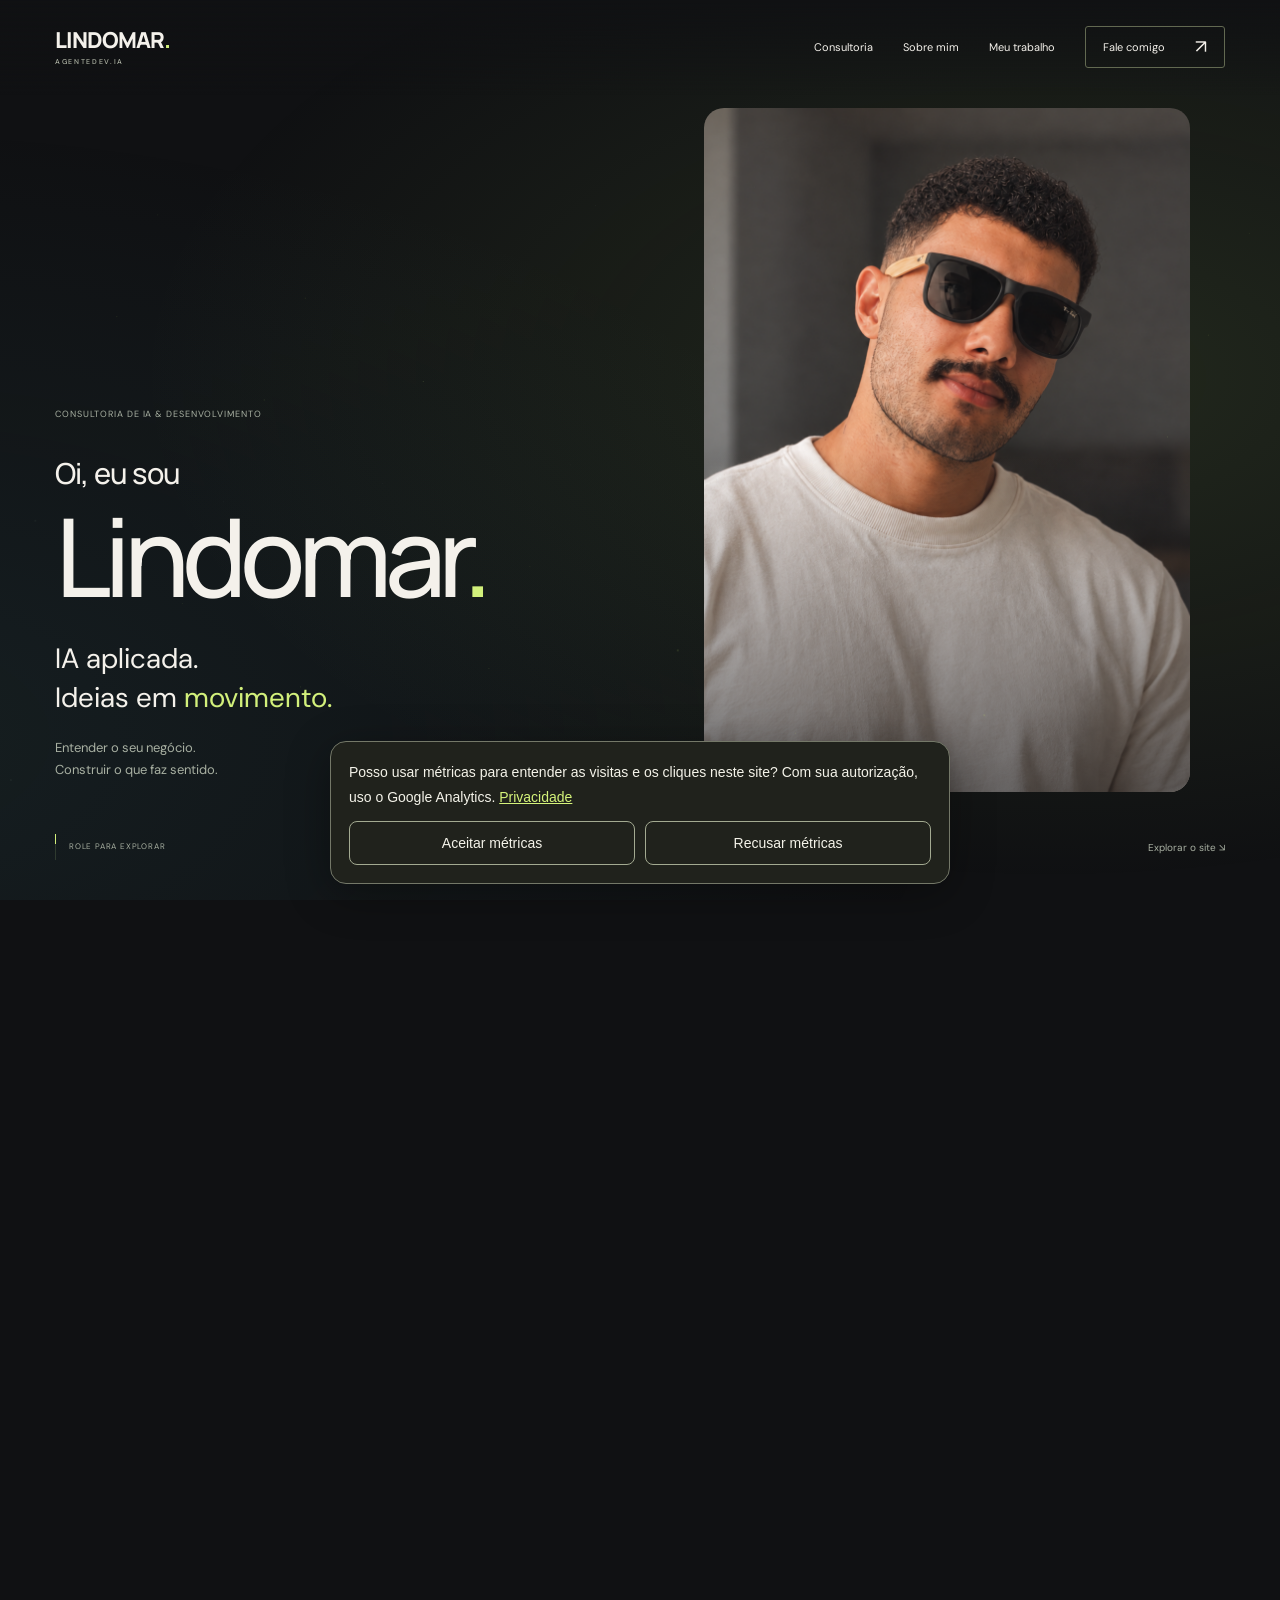
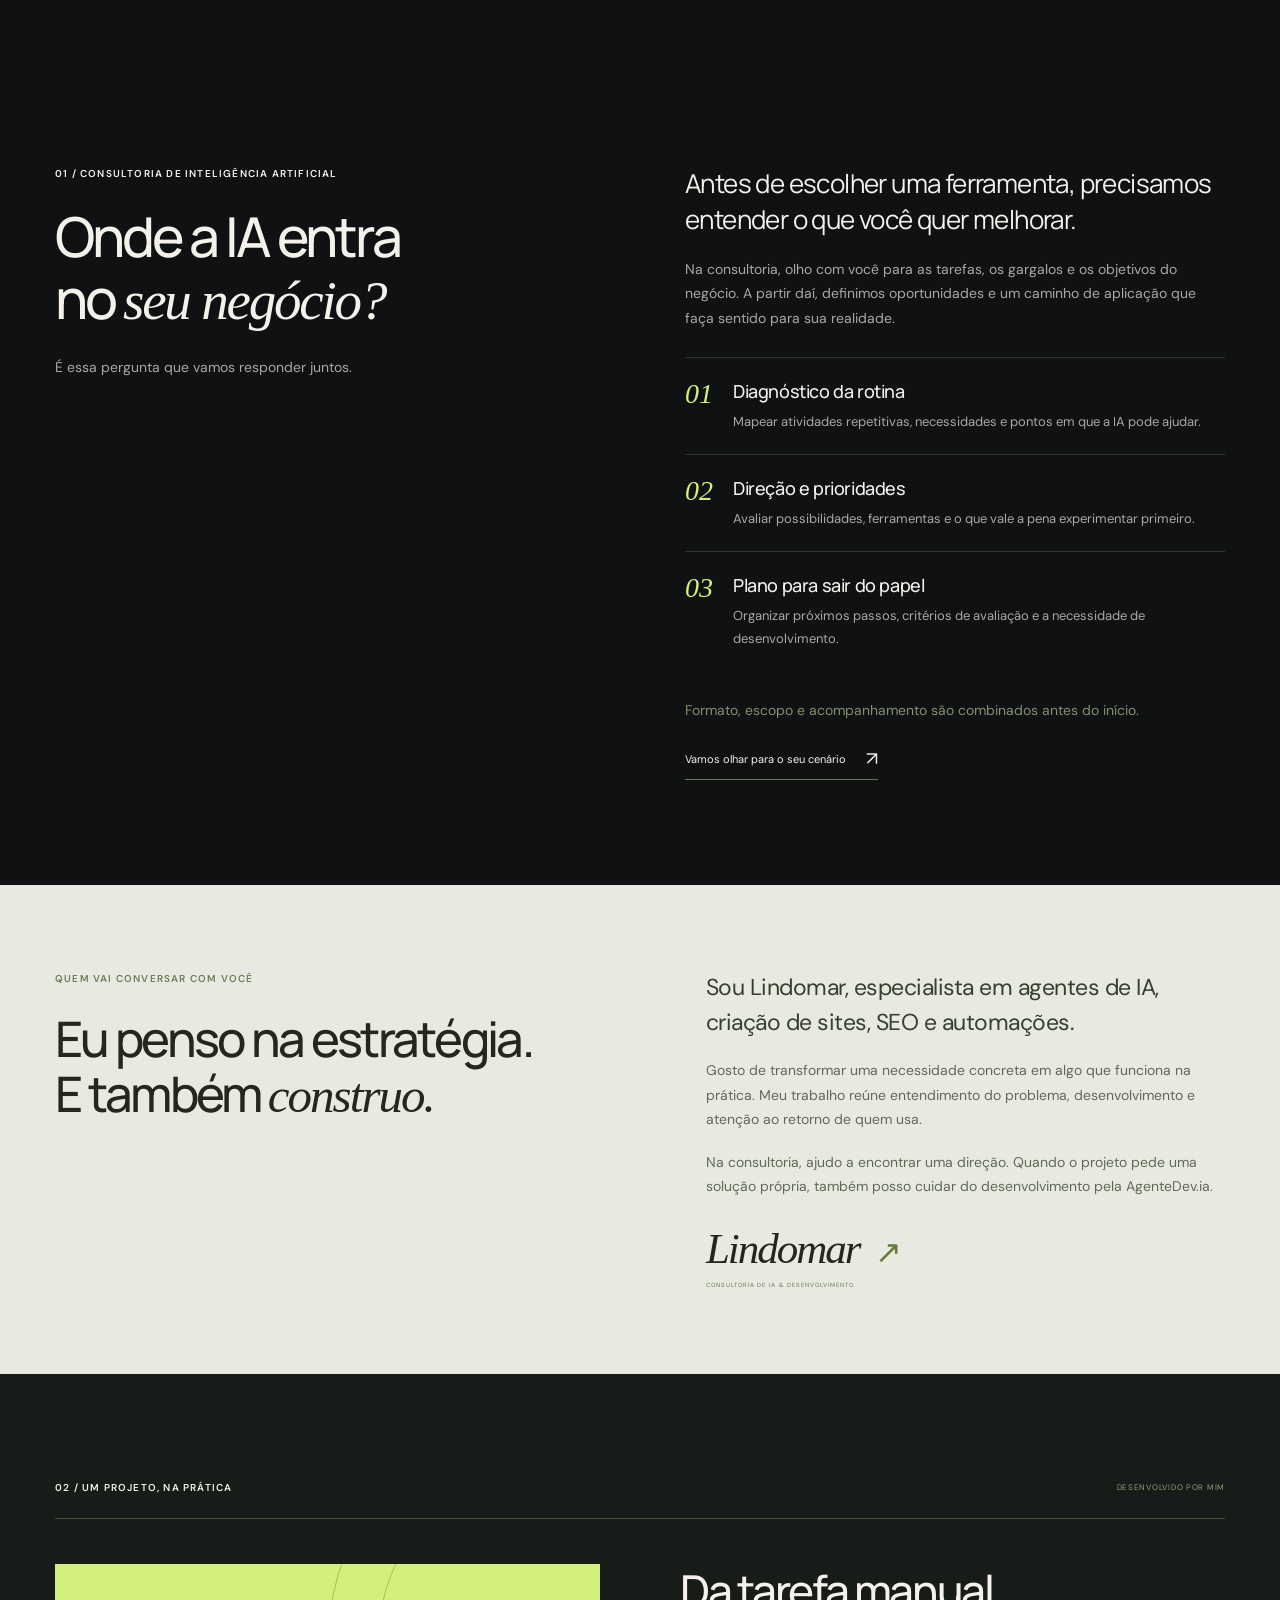
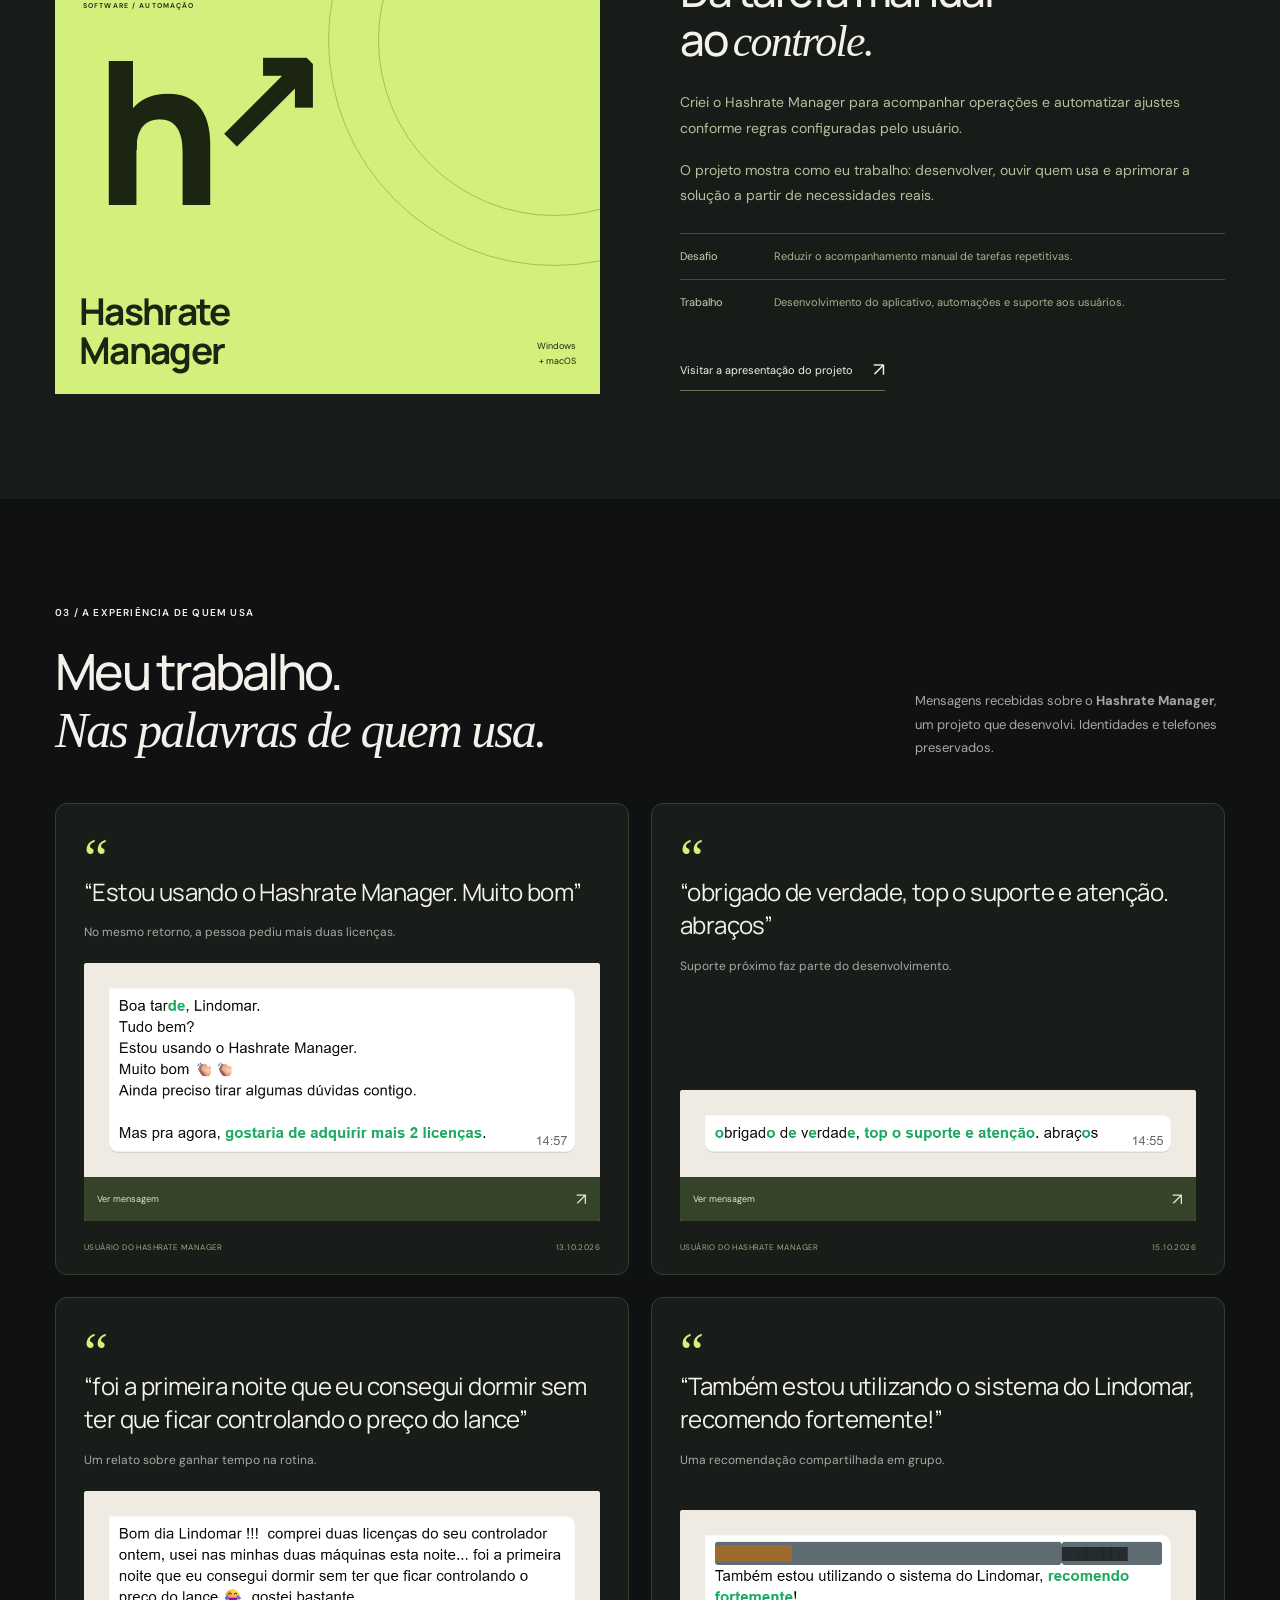
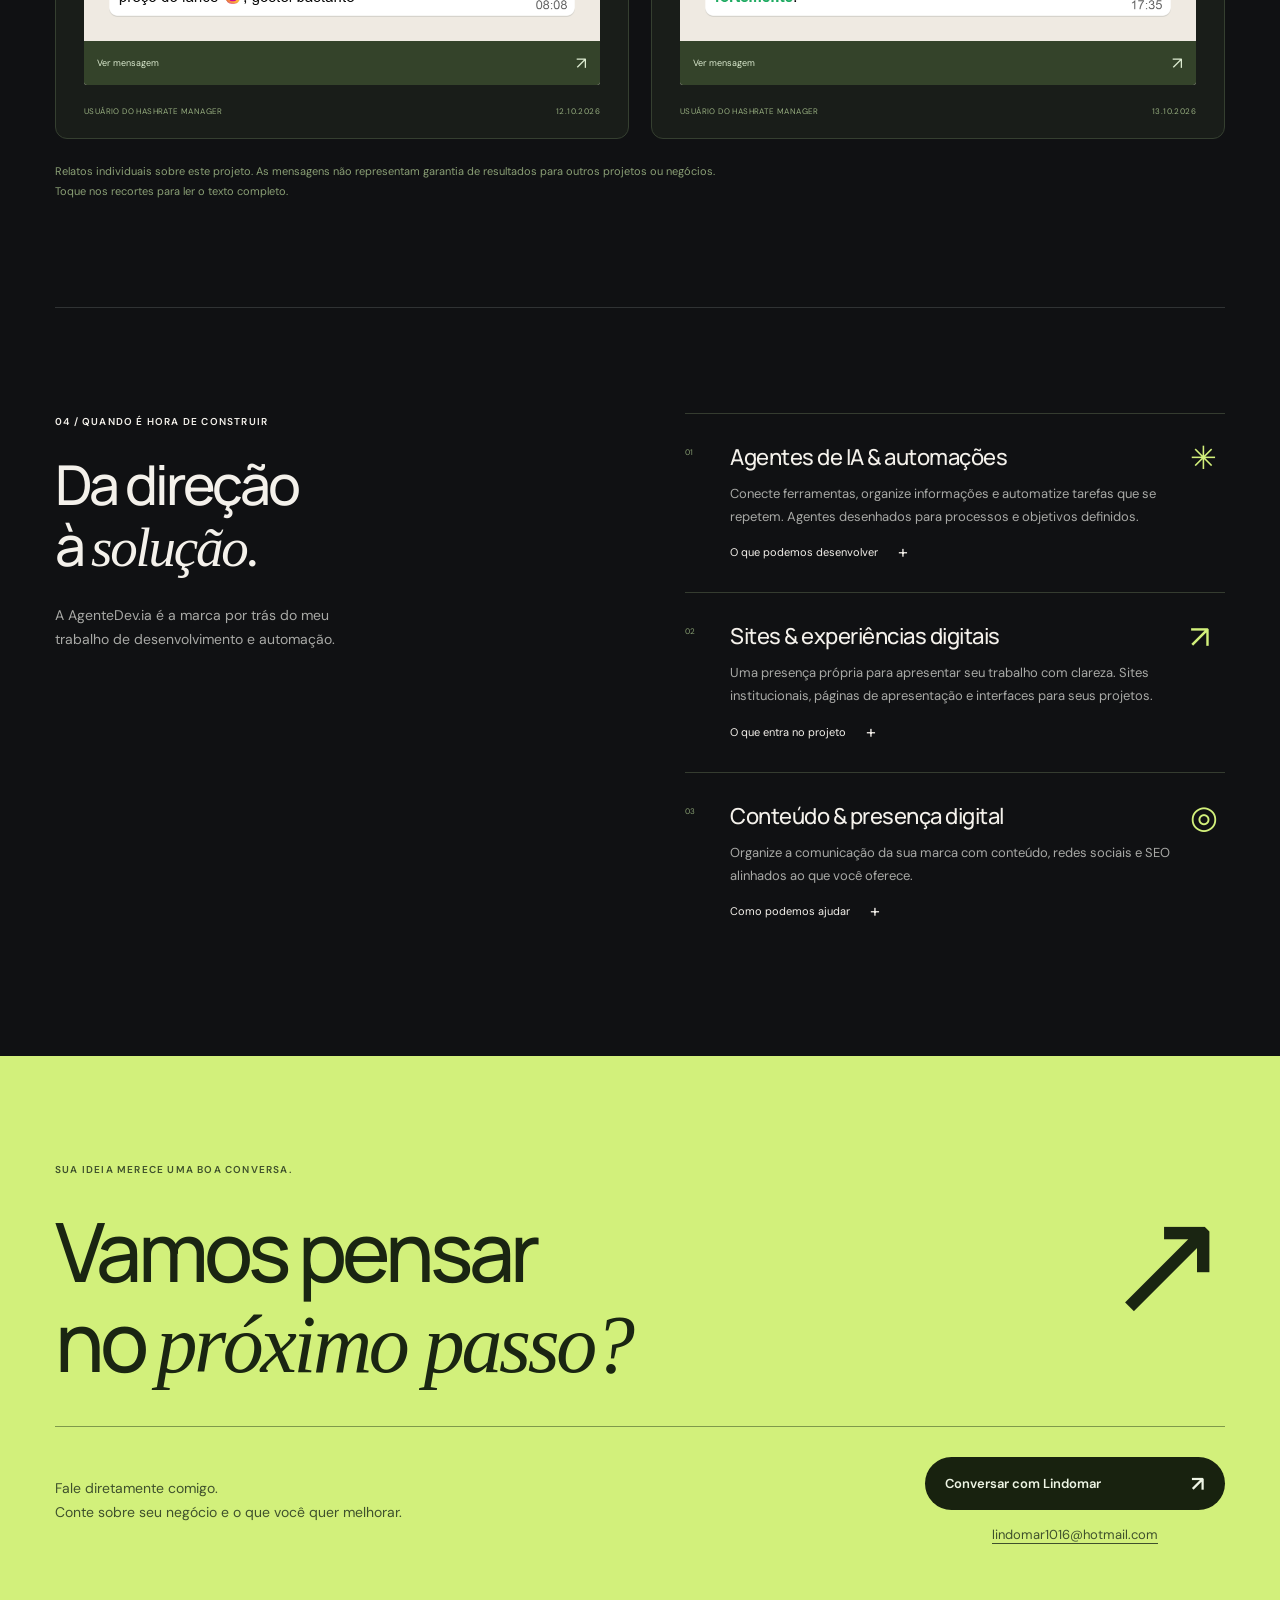
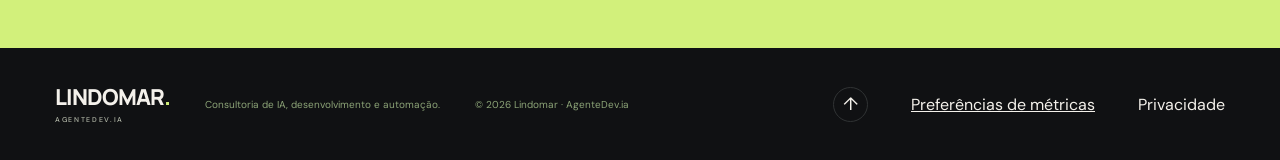
==== commit bfb29a8d: "Add consent-based GA4 Instagram attribution and WhatsApp click tracking" ====
--- a/index.html
+++ b/index.html
@@ -28,11 +28,14 @@
   <link rel="stylesheet" href="story.css">
   <link rel="stylesheet" href="cinema.css">
   <link rel="stylesheet" href="native-intro.css">
+  <link rel="stylesheet" href="analytics.css">
   <script src="site-config.js" defer></script>
   <script src="script.js" defer></script>
   <script src="native-intro.js" defer></script>
+  <script src="analytics.js" defer></script>
 </head>
 <body>
+<aside id="metrics-choice" aria-label="Preferências de métricas" hidden><p>Posso usar métricas para entender as visitas e os cliques neste site? Com sua autorização, uso o Google Analytics. <a href="privacidade.html">Privacidade</a></p><div class="metrics-actions"><button type="button" data-metrics-choice="accept">Aceitar métricas</button><button type="button" data-metrics-choice="decline">Recusar métricas</button></div></aside>
 <a class="skip" href="#conteudo">Pular para o conteúdo</a>
 <header class="header wrap"><a class="personal-brand" href="#inicio" aria-label="Lindomar, início">LINDOMAR<span>.</span><small>AGENTEDEV.IA</small></a><button class="menu-toggle" aria-expanded="false" aria-controls="navigation" aria-label="Abrir menu"><span></span><span></span></button><nav id="navigation" aria-label="Navegação principal"><a href="#consultoria">Consultoria</a><a href="#sobre">Sobre mim</a><a href="#projeto">Meu trabalho</a><a class="nav-cta" href="#contato">Fale comigo <span aria-hidden="true">↗</span></a></nav></header>
 <main id="conteudo">
@@ -90,5 +93,5 @@
       </div>
     </section>
 <section data-reveal id="contato" class="contact section"><div class="wrap"><p class="eyebrow">SUA IDEIA MERECE UMA BOA CONVERSA.</p><h2>Vamos pensar<br>no <span class="serif">próximo passo?</span><span aria-hidden="true">↗</span></h2><div class="contact-bottom"><p>Fale diretamente comigo.<br>Conte sobre seu negócio e o que você quer melhorar.</p><div class="contact-actions"><a id="contact-link" class="button dark" href="https://wa.me/5524998734138?text=Ol%C3%A1%2C%20Lindomar!%20Quero%20conversar%20sobre%20consultoria%20de%20IA." target="_blank" rel="noopener noreferrer">Conversar com Lindomar <span aria-hidden="true">↗</span></a><a id="contact-email" class="contact-email" href="mailto:lindomar1016@hotmail.com">lindomar1016@hotmail.com</a></div><p id="contact-pending" hidden>Canal de atendimento em preparação.</p></div></div></section>
-</main><footer class="footer wrap"><a class="personal-brand" href="#inicio">LINDOMAR<span>.</span><small>AGENTEDEV.IA</small></a><p>Consultoria de IA, desenvolvimento e automação.</p><p>© <span id="year">2026</span> Lindomar · AgenteDev.ia</p><a href="#inicio" class="back-top" aria-label="Voltar ao início">↑</a></footer>
+</main><footer class="footer wrap"><a class="personal-brand" href="#inicio">LINDOMAR<span>.</span><small>AGENTEDEV.IA</small></a><p>Consultoria de IA, desenvolvimento e automação.</p><p>© <span id="year">2026</span> Lindomar · AgenteDev.ia</p><a href="#inicio" class="back-top" aria-label="Voltar ao início">↑</a><button type="button" class="metrics-settings" data-metrics-settings>Preferências de métricas</button><a href="privacidade.html">Privacidade</a></footer>
 <dialog id="proof-dialog" aria-labelledby="proof-title"><div class="dialog-header"><h2 id="proof-title">Mensagem no WhatsApp</h2><button id="close-proof" aria-label="Fechar mensagem ampliada">×</button></div><img id="proof-image" alt="Recorte da mensagem com identidade e telefone preservados"><p>Texto da mensagem original. Dados de identificação ocultados.</p></dialog></body></html>
--- a/analytics.css
+++ b/analytics.css
@@ -0,0 +1,7 @@
+#metrics-choice[hidden]{display:none!important}
+#metrics-choice{position:fixed;z-index:200;bottom:16px;left:16px;right:16px;max-width:620px;margin:auto;padding:18px;background:#20221c;color:#f4f3e9;border:1px solid #747868;border-radius:16px;box-shadow:0 10px 45px #0005;font:14px/1.5 Arial,sans-serif}
+#metrics-choice p{margin:0 0 12px}#metrics-choice a{color:#d5f47a;text-decoration:underline}
+.metrics-actions{display:flex;gap:10px}.metrics-actions button{flex:1;min-height:44px;padding:10px;border:1px solid #a3aa91;border-radius:8px;background:transparent;color:inherit;font:inherit;cursor:pointer}
+.metrics-actions button:hover,.metrics-actions button:focus-visible{outline:2px solid #d5f47a;outline-offset:2px}
+.metrics-settings{font:inherit;background:none;border:0;color:inherit;text-decoration:underline;cursor:pointer;padding:8px}
+@media(max-width:480px){#metrics-choice{bottom:10px;left:10px;right:10px;padding:14px;font-size:12px}}
